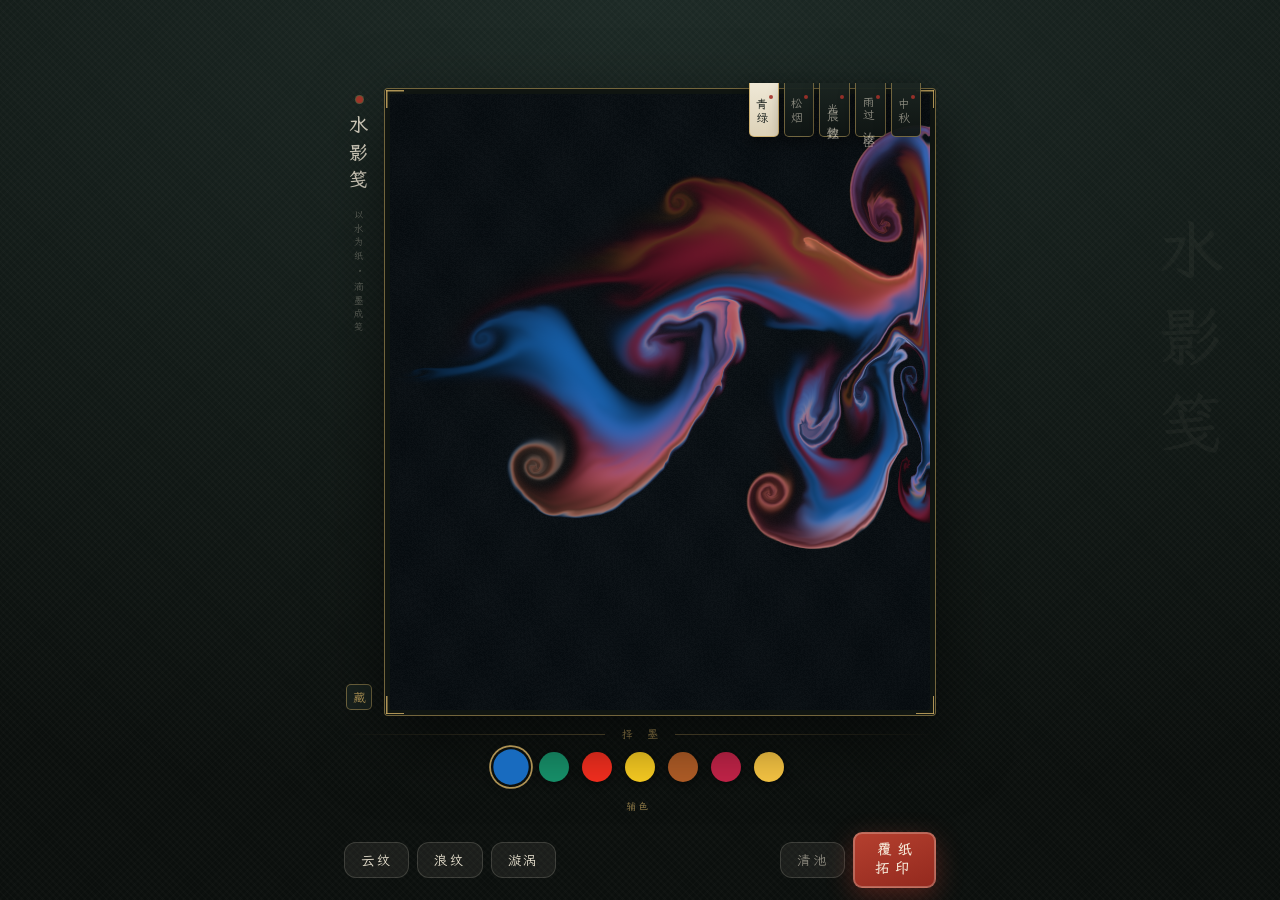
==== index.html @ fe70dae0 "feat: v3.8 长物斋九宫展格" ====
<!DOCTYPE html>
<html lang="zh-CN">
<head>
<meta charset="UTF-8">
<meta name="viewport" content="width=device-width, initial-scale=1.0, maximum-scale=1.0, user-scalable=no, viewport-fit=cover">
<meta name="theme-color" content="#101614">
<title>水影笺 · 把千里江山搅进水里</title>
<link rel="stylesheet" href="./css/main.css?v=3.8">
<link rel="stylesheet" href="./fonts/wenkai.css?v=1.7">
</head>
<body>

<!-- 页面水印（衬底，营造卷轴感） -->
<div id="watermark" aria-hidden="true">水影笺</div>

<div id="stage">
  <!-- 顶部留空：让位给容器状态栏 / 返回 / 分享胶囊 -->

  <main id="poolRow">
    <div id="brandStrip" aria-hidden="false">
      <span class="brand-dot"></span>
      <span class="brand-vert">水影笺</span>
      <span class="brand-sub-vert">以水为纸 · 滴墨成笺</span>
      <button id="galleryBtn" title="长物斋">藏</button>
    </div>

    <div id="poolWrap">
      <canvas id="pool"></canvas>
      <div id="poolCorners" aria-hidden="true"></div>
      <div id="hint">点一点 · 滴墨　　划一划 · 吹墨　　按住 · 渗墨</div>

      <!-- 主题切换：垂在池沿的五枚签条 -->
      <div id="themeSwitch">
        <button class="theme-tab active" data-theme="qinglv"><i></i>青绿</button>
        <button class="theme-tab" data-theme="shui"><i></i>松烟</button>
        <button class="theme-tab" data-theme="dunhuang"><i></i>晨光敦煌</button>
        <button class="theme-tab" data-theme="ruyao"><i></i>雨过汝窑</button>
        <button class="theme-tab" data-theme="zhongqiu"><i></i>中秋</button>
      </div>
    </div>
  </main>

  <footer id="dock">
    <div class="dock-label"><span>择 墨</span></div>
    <div id="palette"></div>
  <div id="freedomBar">
    <div class="freedom-group"><span class="freedom-label">辅色</span><div class="freedom-options" id="accentOptions"></div></div>
  </div>
    <div id="tools">
      <div class="tool-group">
        <button class="tool-btn" data-pattern="yun">云纹</button>
        <button class="tool-btn" data-pattern="lang">浪纹</button>
        <button class="tool-btn" data-pattern="xuan">漩涡</button>
        <button class="tool-btn pattern-only" data-pattern="feitian" data-only="dunhuang" hidden>飞天带</button>
        <button class="tool-btn pattern-only" data-pattern="yuguo" data-only="ruyao" hidden>雨过纹</button>
      </div>
      <div class="tool-group">
        <button class="tool-btn ghost" id="clearBtn">清池</button>
        <button class="cta" id="printBtn">覆纸<br>拓印</button>
      </div>
    </div>
  </footer>
</div>

<div id="printOverlay" class="hidden">
  <div id="sheetCaption"></div>
  <div id="modeSeg">
    <button data-mode="full" class="active">成笺</button>
    <button data-mode="pure">素笺</button>
  </div>
  <div id="finishBar" class="hidden">
    <div class="finish-row">
      <span class="finish-label">成 器</span>
      <div id="carrierSeg">
        <button data-carrier="sheet" class="active">笺</button>
        <button data-carrier="fan">团扇</button>
        <button data-carrier="bookmark">书签</button>
      </div>
    </div>
    <div class="finish-row">
      <span class="finish-label">器 面</span>
      <div id="resultMaterialList"></div>
    </div>
  </div>
  <div id="paperSheet"><canvas id="paperCanvas"></canvas></div>
  <div id="resultBar" class="hidden">
    <button class="tool-btn ghost" id="againBtn">再拓一张</button>
    <button class="tool-btn" id="collectBtn">收入长物斋</button>
    <button class="cta" id="saveBtn">保存图片</button>
  </div>
  <div id="sealRow">署名印 · <span id="sealLabel">水影笺印</span>
    <button class="seal-edit" id="sealEdit">刻印</button>
  </div>
  <div id="shareCard" class="hidden">
    <div class="share-title" id="shareTitle"></div>
    <div class="share-body" id="shareBody"></div>
    <div class="share-tags" id="shareTags"></div>
    <div class="share-actions">
      <button class="cta cta-mini" id="postBtn">发笔记</button>
      <button class="tool-btn small" id="shareShuffle">换一版</button>
    </div>
    <div class="share-hint">长按选中上方文字 · 也可复制去发笔记</div>
  </div>
</div>

<div id="toast"></div>

<div id="sealModal" class="hidden">
  <div class="seal-box">
    <div class="seal-modal-title">刻一枚署名印</div>
    <input id="sealInput" maxlength="3" placeholder="最多 3 个字" autocomplete="off">
    <div class="seal-modal-hint">留空则用默认「水影笺印」；印面会自动排版</div>
    <div class="seal-modal-actions">
      <button class="tool-btn small ghost" id="sealCancel">取消</button>
      <button class="cta cta-mini" id="sealSave">刻好</button>
    </div>
  </div>
</div>

<script src="./js/palette.js?v=3.8"></script>
<script src="./js/fluid.js?v=3.8"></script>
<script src="./js/patterns.js?v=3.8"></script>
<script src="./js/rubbing.js?v=3.8"></script>
<script src="./js/mind.js?v=3.8"></script>
<script src="./js/gallery.js?v=3.8"></script>
<script src="./js/main.js?v=3.8"></script>
</body>
</html>
---- css/main.css ----
/* 水影笺 · 小红书小工具版样式（v1.3）
   与主仓差异：
   - 内置霞鹜文楷字体子集（OFL-1.1 可商用内嵌，fonts/wenkai.css 声明），正文 Regular / 标题 Bold
   - 顶部大留白，避让容器状态栏 / 返回 / 分享胶囊（自绘顶栏已撤）
   - 主题切换改为墨池右上垂下的两枚签条
   - 绫裱织物纹理背景、砚池四角描金、择墨标签、页面水印等装饰均为 CSS 程序绘制（离线合规） */

* { margin: 0; padding: 0; box-sizing: border-box; }

:root {
  --paper: #e9e2d0;
  --paper-dim: rgba(233, 226, 208, 0.55);
  --gold: rgba(201, 169, 97, 0.55);
  --gold-strong: rgba(201, 169, 97, 0.85);
  --cinnabar: #a5382b;
  --serif: "WenKai", "Songti SC", "STSong", "Noto Serif CJK SC", "Noto Serif SC", serif;
}

html, body { height: 100%; }

html { touch-action: manipulation; }

body {
  font-family: var(--serif);
  /* 深色夜展底 + 绫裱织物纹理（斜织经纬，极淡） */
  background:
    repeating-linear-gradient(45deg, rgba(255, 250, 235, 0.014) 0 2px, transparent 2px 5px),
    repeating-linear-gradient(-45deg, rgba(255, 250, 235, 0.01) 0 2px, transparent 2px 5px),
    radial-gradient(120% 90% at 50% 0%, #1d2a26 0%, #121a17 55%, #0b0f0d 100%);
  color: var(--paper);
  overflow: hidden;
  -webkit-user-select: none;
  user-select: none;
  -webkit-tap-highlight-color: transparent;
  -webkit-touch-callout: none;
}

/* ---------- 页面水印 ---------- */
#watermark {
  position: fixed;
  right: 4vw;
  top: 24vh;
  z-index: 0;
  writing-mode: vertical-rl;
  font-size: 64px;
  font-weight: 700;
  letter-spacing: 0.35em;
  color: rgba(233, 226, 208, 0.045);
  pointer-events: none;
  white-space: nowrap;
}

#stage {
  position: relative;
  z-index: 1;
  height: 100vh;
  height: 100dvh;
  max-width: 620px;
  margin: 0 auto;
  display: flex;
  flex-direction: column;
  /* 顶部大留白：状态栏 + 容器返回/分享胶囊区 */
  padding: 88px 14px 12px;
  padding: calc(env(safe-area-inset-top, 0px) + 88px) 14px calc(12px + env(safe-area-inset-bottom, 0px));
  gap: 12px;
}

/* ---------- 墨池行：左竖排品牌 · 中砚池 · 右签条在池沿 ---------- */
#poolRow {
  position: relative;
  flex: 1;
  min-height: 0;
  display: flex;
  gap: 10px;
}

#brandStrip {
  width: 30px;
  display: flex;
  flex-direction: column;
  align-items: center;
  padding-top: 8px;
  gap: 12px;
}
.brand-dot {
  width: 7px; height: 7px;
  border-radius: 50%;
  background: var(--cinnabar);
  box-shadow: 0 0 0 1px rgba(201, 169, 97, 0.4);
}
.brand-vert {
  writing-mode: vertical-rl;
  font-size: 19px;
  font-weight: 700;
  letter-spacing: 0.42em;
  color: rgba(233, 226, 208, 0.92);
}
.brand-sub-vert {
  writing-mode: vertical-rl;
  font-size: 9.5px;
  letter-spacing: 0.34em;
  color: rgba(233, 226, 208, 0.34);
  margin-top: 2px;
}

/* ---------- 砚池 ---------- */
#poolWrap {
  position: relative;
  flex: 1;
  min-width: 0;
  border-radius: 4px;
  overflow: visible;
  border: 1px solid var(--gold);
  background: #0c1210;
  box-shadow:
    0 24px 70px rgba(0, 0, 0, 0.55),
    0 0 44px rgba(201, 169, 97, 0.06) inset;
}
#pool {
  position: absolute;
  top: 5px;
  right: 5px;
  bottom: 5px;
  left: 5px;
  inset: 5px;
  width: calc(100% - 10px);
  height: calc(100% - 10px);
  display: block;
  touch-action: none;
  cursor: crosshair;
  border-radius: 2px;
}
#poolCorners {
  position: absolute;
  top: 1px;
  right: 1px;
  bottom: 1px;
  left: 1px;
  inset: 1px;
  pointer-events: none;
  z-index: 3;
  /* 四角回纹角饰：两层描金短线（纯 CSS 渐变拼角） */
  background:
    linear-gradient(var(--gold-strong), var(--gold-strong)) top left / 18px 1.5px,
    linear-gradient(var(--gold-strong), var(--gold-strong)) top left / 1.5px 18px,
    linear-gradient(var(--gold-strong), var(--gold-strong)) top right / 18px 1.5px,
    linear-gradient(var(--gold-strong), var(--gold-strong)) top right / 1.5px 18px,
    linear-gradient(var(--gold-strong), var(--gold-strong)) bottom left / 18px 1.5px,
    linear-gradient(var(--gold-strong), var(--gold-strong)) bottom left / 1.5px 18px,
    linear-gradient(var(--gold-strong), var(--gold-strong)) bottom right / 18px 1.5px,
    linear-gradient(var(--gold-strong), var(--gold-strong)) bottom right / 1.5px 18px;
  background-repeat: no-repeat;
}
#hint {
  position: absolute;
  left: 50%;
  bottom: 16px;
  transform: translateX(-50%);
  z-index: 2;
  font-size: 11.5px;
  letter-spacing: 0.14em;
  color: rgba(240, 235, 220, 0.8);
  background: rgba(10, 14, 12, 0.4);
  border: 1px solid rgba(233, 226, 208, 0.16);
  border-radius: 999px;
  padding: 6px 14px;
  pointer-events: none;
  white-space: nowrap;
  -webkit-backdrop-filter: blur(4px);
  backdrop-filter: blur(4px);
  animation: hintFloat 3.2s ease-in-out infinite;
  transition: opacity 0.6s;
}
#hint.hide { opacity: 0; }
@keyframes hintFloat {
  0%, 100% { transform: translateX(-50%) translateY(0); }
  50% { transform: translateX(-50%) translateY(-5px); }
}

/* ---------- 五枚主题签（紧凑排布） ---------- */
#themeSwitch {
  position: absolute;
  top: -6px;
  right: 14px;
  z-index: 4;
  display: flex;
  gap: 5px;
}
.theme-tab {
  appearance: none;
  border: 1px solid rgba(201, 169, 97, 0.5);
  border-top: 0;
  border-radius: 0 0 5px 5px;
  background: linear-gradient(180deg, rgba(28, 38, 34, 0.96), rgba(16, 22, 20, 0.96));
  color: var(--paper-dim);
  font-family: var(--serif);
  font-size: 11.5px;
  letter-spacing: 0.16em;
  writing-mode: vertical-rl;
  padding: 12px 5px 10px;
  cursor: pointer;
  position: relative;
  box-shadow: 0 6px 16px rgba(0, 0, 0, 0.45);
  transition: all 0.25s;
}
.theme-tab i {
  display: block;
  width: 4px; height: 4px;
  border-radius: 50%;
  background: rgba(165, 50, 42, 0.9);
  margin: 0 auto 8px;
}
.theme-tab.active {
  background: linear-gradient(180deg, #efe8d6, #ddd2b8);
  color: #1a211d;
  border-color: rgba(201, 169, 97, 0.85);
}

/* ---------- 陈列室入口（品牌列下端的「藏」印） ---------- */
#galleryBtn {
  appearance: none;
  margin-top: auto;
  margin-bottom: 6px;
  width: 26px; height: 26px;
  border: 1px solid rgba(201, 169, 97, 0.5);
  border-radius: 5px;
  background: rgba(28, 38, 34, 0.85);
  color: rgba(201, 169, 97, 0.9);
  font-family: var(--serif);
  font-size: 13px;
  line-height: 1;
  cursor: pointer;
  transition: all 0.2s;
}
#galleryBtn:active { transform: scale(0.92); }

/* ---------- 底部操作 ---------- */
#dock {
  display: flex;
  flex-direction: column;
  gap: 9px;
}
/* 「择墨」标签：金线夹字 */
.dock-label {
  display: flex;
  align-items: center;
  gap: 12px;
  color: rgba(201, 169, 97, 0.75);
  font-size: 11px;
  letter-spacing: 0.5em;
  text-indent: 0.5em;
}
.dock-label::before, .dock-label::after {
  content: "";
  flex: 1;
  height: 1px;
  background: linear-gradient(90deg, transparent, rgba(201, 169, 97, 0.4));
}
.dock-label::after {
  background: linear-gradient(90deg, rgba(201, 169, 97, 0.4), transparent);
}

#palette {
  display: flex;
  justify-content: center;
  gap: 13px;
  padding: 2px 0 1px;
}
.swatch {
  appearance: none;
  border: 0;
  width: 30px;
  height: 30px;
  border-radius: 50%;
  cursor: pointer;
  box-shadow: 0 2px 8px rgba(0, 0, 0, 0.5);
  transition: transform 0.18s, box-shadow 0.18s;
}
.swatch.active {
  transform: scale(1.18);
  box-shadow:
    0 0 0 2px #0b0f0d,
    0 0 0 3.5px rgba(201, 169, 97, 0.85),
    0 2px 8px rgba(0, 0, 0, 0.5);
}
#materials {
  display: flex;
  align-items: center;
  justify-content: center;
  gap: 10px;
  color: rgba(201, 169, 97, 0.62);
  font-size: 10.5px;
  letter-spacing: 0.38em;
  text-indent: 0.38em;
}
#materialList {
  display: flex;
  justify-content: center;
  gap: 9px;
}
.material-btn {
  appearance: none;
  width: 23px;
  height: 23px;
  border: 1px solid rgba(201, 169, 97, 0.42);
  border-radius: 50%;
  cursor: pointer;
  padding: 0;
  box-shadow: 0 2px 8px rgba(0, 0, 0, 0.45);
  transition: transform 0.18s, border-color 0.18s, box-shadow 0.18s;
}
.material-btn.active {
  transform: scale(1.14);
  border-color: rgba(201, 169, 97, 0.95);
  box-shadow:
    0 0 0 2px #0b0f0d,
    0 0 0 3px rgba(201, 169, 97, 0.72);
}
#tools {
  display: flex;
  align-items: center;
  justify-content: space-between;
  gap: 10px;
}
.tool-group {
  display: flex;
  align-items: center;
  gap: 8px;
}
.tool-btn {
  appearance: none;
  font-family: var(--serif);
  font-size: 13.5px;
  letter-spacing: 0.12em;
  color: var(--paper);
  background: rgba(233, 226, 208, 0.07);
  border: 1px solid rgba(233, 226, 208, 0.16);
  border-radius: 12px;
  padding: 9px 16px;
  cursor: pointer;
  transition: background 0.2s, border-color 0.2s, transform 0.1s;
}
.tool-btn:active { opacity: 0.7; transform: scale(0.96); }
.tool-btn.ghost { color: var(--paper-dim); }

/* CTA：朱砂方章（拓印=盖印，动作与形制统一） */
.cta {
  appearance: none;
  font-family: var(--serif);
  font-size: 14.5px;
  font-weight: 500;
  line-height: 1.3;
  letter-spacing: 0.34em;
  text-indent: 0.34em;
  color: #f6ead9;
  background: linear-gradient(160deg, #b5402f 0%, #93291e 100%);
  border: 1px solid rgba(246, 234, 217, 0.3);
  border-radius: 9px;
  padding: 8px 18px;
  cursor: pointer;
  box-shadow:
    inset 0 0 0 1px rgba(246, 234, 217, 0.28),
    0 8px 26px rgba(165, 56, 43, 0.42);
  transition: transform 0.12s, box-shadow 0.2s;
}
.cta:active { transform: scale(0.96); }

/* ---------- 覆纸拓印 ---------- */
#printOverlay {
  position: fixed;
  top: 0;
  right: 0;
  bottom: 0;
  left: 0;
  inset: 0;
  z-index: 50;
  display: flex;
  flex-direction: column;
  align-items: center;
  justify-content: center;
  gap: 14px;
  background: rgba(8, 11, 10, 0.78);
  -webkit-backdrop-filter: blur(7px);
  backdrop-filter: blur(7px);
  opacity: 0;
  transition: opacity 0.4s;
  overflow-y: auto;
  -webkit-overflow-scrolling: touch;
  overscroll-behavior-y: contain;
  padding: 20px 0;
}
#printOverlay.show { opacity: 1; }
#printOverlay.hidden { display: none; }

#sheetCaption {
  font-size: 13px;
  letter-spacing: 0.3em;
  color: var(--paper-dim);
}

#paperSheet {
  transform: translateY(-130%) rotate(2.5deg);
  transition: transform 1.2s cubic-bezier(0.22, 0.75, 0.25, 1);
  box-shadow: 0 30px 90px rgba(0, 0, 0, 0.75);
  border-radius: 4px;
  border: 1px solid rgba(201, 169, 97, 0.35);
}
#printOverlay.show #paperSheet { transform: translateY(0) rotate(0.8deg); }
#paperCanvas {
  display: block;
  width: min(82vw, 312px);
  width: min(82vw, 35vh * 0.692);
  width: min(82vw, 35dvh * 0.692);
  aspect-ratio: 720 / 1040;
  height: auto;
  border-radius: 4px;
}

#resultBar {
  display: flex;
  align-items: center;
  gap: 14px;
  transition: opacity 0.4s;
}
#resultBar.hidden { opacity: 0; pointer-events: none; }

/* ---------- 受控自由度 ---------- */
#freedomBar {
  display: flex;
  align-items: center;
  justify-content: center;
  gap: 7px;
  min-height: 31px;
  overflow-x: auto;
  padding-bottom: 2px;
  scrollbar-width: none;
}
#freedomBar::-webkit-scrollbar { display: none; }
.freedom-group {
  display: inline-flex;
  align-items: center;
  gap: 4px;
  flex: 0 0 auto;
}
.freedom-label,
.finish-label {
  font-size: 10px;
  letter-spacing: 0.16em;
  color: rgba(201, 169, 97, 0.66);
}
.freedom-options,
#accentOptions,
#carrierSeg,
#resultMaterialList {
  display: inline-flex;
  align-items: center;
  gap: 3px;
}
.freedom-options button,
#accentOptions button,
.finish-material,
#carrierSeg button {
  appearance: none;
  min-width: 25px;
  min-height: 23px;
  padding: 4px 7px;
  font-family: var(--serif);
  font-size: 10.5px;
  line-height: 1;
  letter-spacing: 0.05em;
  color: rgba(233, 226, 208, 0.66);
  background: rgba(233, 226, 208, 0.05);
  border: 1px solid rgba(233, 226, 208, 0.13);
  border-radius: 7px;
  cursor: pointer;
  transition: all 0.2s;
}
.freedom-options button.active,
#accentOptions button.active,
#carrierSeg button.active {
  color: #171d1a;
  background: #ece5d2;
  border-color: rgba(201, 169, 97, 0.85);
}
.finish-material.active {
  color: #171d1a;
  background: #ece5d2;
  border-color: rgba(201, 169, 97, 0.85);
}
.freedom-stack {
  appearance: none;
  flex: 0 0 auto;
  font-family: var(--serif);
  font-size: 10.5px;
  letter-spacing: 0.08em;
  color: rgba(201, 169, 97, 0.86);
  background: rgba(201, 169, 97, 0.08);
  border: 1px solid rgba(201, 169, 97, 0.35);
  border-radius: 7px;
  min-height: 23px;
  padding: 4px 8px;
  cursor: default;
}

/* ---------- 拓后成器与辅料 ---------- */
#finishBar {
  width: min(92vw, 440px);
  display: flex;
  flex-direction: column;
  gap: 7px;
  padding: 9px 10px;
  background: rgba(233, 226, 208, 0.06);
  border: 1px solid rgba(201, 169, 97, 0.24);
  border-radius: 12px;
}
#finishBar.hidden { display: none; }
.finish-row {
  display: flex;
  align-items: center;
  justify-content: center;
  gap: 8px;
  min-width: 0;
}
#resultMaterialList {
  flex-wrap: wrap;
  justify-content: center;
}
.finish-material {
  min-width: 36px;
  padding: 5px 8px;
}

/* ---------- 分享文案卡 ---------- */
#shareCard {
  width: min(82vw, 420px);
  max-height: 30vh;
  max-height: 30dvh;
  overflow-y: auto;
  -webkit-overflow-scrolling: touch;
  overscroll-behavior-y: contain;
  background: rgba(233, 226, 208, 0.07);
  border: 1px solid rgba(233, 226, 208, 0.16);
  border-radius: 14px;
  padding: 14px 18px 12px;
  display: flex;
  flex-direction: column;
  gap: 8px;
  transition: opacity 0.4s;
}
#shareCard.hidden { opacity: 0; pointer-events: none; }
.share-title {
  font-size: 14.5px;
  font-weight: 700;
  letter-spacing: 0.04em;
  color: #f0e8d5;
  -webkit-user-select: text;
  user-select: text;
}
.share-body {
  font-size: 12.5px;
  line-height: 1.75;
  color: rgba(233, 226, 208, 0.82);
  white-space: pre-line;
  -webkit-user-select: text;
  user-select: text;
}
.share-tags {
  font-size: 12px;
  color: rgba(201, 169, 97, 0.9);
  letter-spacing: 0.03em;
  -webkit-user-select: text;
  user-select: text;
}
.share-actions {
  display: flex;
  gap: 8px;
  align-items: center;
  justify-content: flex-start;
  margin-top: 2px;
}
.share-hint {
  font-size: 11.5px;
  color: rgba(233, 226, 208, 0.5);
  letter-spacing: 0.05em;
  margin-top: 2px;
}
/* 发笔记：小号朱砂方章 */
.cta.cta-mini {
  font-size: 12.5px;
  letter-spacing: 0.18em;
  text-indent: 0.18em;
  padding: 7px 13px;
  border-radius: 8px;
  box-shadow:
    inset 0 0 0 1px rgba(246, 234, 217, 0.28),
    0 4px 14px rgba(165, 56, 43, 0.35);
}
.tool-btn.small {
  padding: 6px 13px;
  font-size: 12px;
  border-radius: 9px;
}

/* ---------- 轻提示 ---------- */
#toast {
  position: fixed;
  left: 50%;
  bottom: calc(120px + env(safe-area-inset-bottom, 0px));
  transform: translateX(-50%) translateY(20px);
  z-index: 99;
  font-family: var(--serif);
  font-size: 13.5px;
  letter-spacing: 0.1em;
  color: #f6ead9;
  background: rgba(30, 24, 18, 0.92);
  border: 1px solid rgba(201, 169, 97, 0.4);
  border-radius: 999px;
  padding: 10px 22px;
  white-space: nowrap;
  opacity: 0;
  pointer-events: none;
  transition: opacity 0.35s, transform 0.35s;
}
#toast.show {
  opacity: 1;
  transform: translateX(-50%) translateY(0);
}

/* ---------- 小屏适配 ---------- */
@media (max-width: 480px) {
  #stage { padding-left: 10px; padding-right: 10px; }
  .swatch { width: 26px; height: 26px; }
  #palette { gap: 11px; }
  #materials { gap: 8px; }
  .material-btn { width: 21px; height: 21px; }
  .tool-btn { padding: 9px 13px; font-size: 13px; }
  .cta { padding: 10px 20px 10px 24px; font-size: 14px; }
  .brand-sub-vert { display: none; }
  #brandStrip { width: 24px; }
  #watermark { font-size: 48px; right: 2vw; }
}

/* ---------- 成笺/素笺切换（图上方居中） ---------- */
#modeSeg {
  display: flex;
  border: 1px solid rgba(233, 226, 208, 0.22);
  border-radius: 999px;
  overflow: hidden;
  margin-bottom: 10px;
}
#modeSeg button {
  appearance: none;
  border: 0;
  background: transparent;
  color: var(--paper-dim);
  font-family: var(--serif);
  font-size: 12.5px;
  letter-spacing: 0.2em;
  text-indent: 0.2em;
  padding: 6px 16px;
  display: inline-flex;
  align-items: center;
  justify-content: center;
  min-height: 31px;
  line-height: 1;
  cursor: pointer;
  transition: all 0.25s;
}
#modeSeg button.active {
  background: var(--paper);
  color: #1a211d;
}

/* ---------- 署名印行 ---------- */
#sealRow {
  font-size: 12px;
  letter-spacing: 0.12em;
  color: var(--paper-dim);
  display: flex;
  align-items: center;
  gap: 8px;
}
#sealLabel { color: rgba(201, 169, 97, 0.9); }
.seal-edit {
  appearance: none;
  font-family: var(--serif);
  font-size: 11px;
  color: var(--paper-dim);
  background: transparent;
  border: 1px solid rgba(233, 226, 208, 0.25);
  border-radius: 999px;
  padding: 3px 10px;
  cursor: pointer;
}
.seal-edit:active { transform: scale(0.95); }

/* ---------- 刻印弹窗 ---------- */
#sealModal {
  position: fixed;
  top: 0;
  right: 0;
  bottom: 0;
  left: 0;
  inset: 0;
  z-index: 90;
  display: flex;
  align-items: center;
  justify-content: center;
  background: rgba(8, 11, 10, 0.7);
  -webkit-backdrop-filter: blur(5px);
  backdrop-filter: blur(5px);
}
#sealModal.hidden { display: none; }
.seal-box {
  width: min(80vw, 320px);
  background: linear-gradient(170deg, #202b26, #141c19);
  border: 1px solid rgba(201, 169, 97, 0.45);
  border-radius: 14px;
  padding: 20px 22px 16px;
  display: flex;
  flex-direction: column;
  gap: 12px;
}
.seal-modal-title {
  font-size: 16px;
  font-weight: 700;
  letter-spacing: 0.2em;
  color: var(--paper);
  text-align: center;
}
#sealInput {
  font-family: var(--serif);
  font-size: 20px;
  letter-spacing: 0.3em;
  text-align: center;
  color: #f0e8d5;
  background: rgba(233, 226, 208, 0.08);
  border: 1px solid rgba(201, 169, 97, 0.4);
  border-radius: 10px;
  padding: 10px;
  outline: none;
  caret-color: var(--gold);
}
#sealInput:focus { border-color: rgba(201, 169, 97, 0.8); }
.seal-modal-hint {
  font-size: 11.5px;
  color: rgba(233, 226, 208, 0.45);
  text-align: center;
}
.seal-modal-actions {
  display: flex;
  justify-content: center;
  gap: 10px;
}

/* ---------- 陈列室展墙 ---------- */
#galleryView {
  position: fixed;
  top: 0;
  right: 0;
  bottom: 0;
  left: 0;
  inset: 0;
  z-index: 80;
  background-color: #121815;
  background-image:
    linear-gradient(180deg, rgba(246, 236, 214, 0.03), rgba(246, 236, 214, 0) 42%),
    repeating-linear-gradient(90deg, rgba(199, 166, 108, 0.024) 0 1px, transparent 1px 34px),
    radial-gradient(72% 42% at 50% 8%, rgba(225, 207, 171, 0.09), rgba(225, 207, 171, 0) 72%),
    linear-gradient(180deg, #1e2823 0%, #141b18 58%, rgba(201, 169, 97, 0.14) 58%, #241a12 58.15%, #17110d 100%);
  background-size: 100% 100%, 34px 58%, 100% 58%, 100% 100%;
  background-position: 0 0, 0 0, 0 0, 0 0;
  background-repeat: no-repeat;
  display: none;
  flex-direction: column;
  padding: 16px;
  padding: calc(env(safe-area-inset-top, 0px) + 16px) 16px calc(16px + env(safe-area-inset-bottom, 0px));
  overflow-y: auto;
  -webkit-overflow-scrolling: touch;
}

/* Chrome 61 baseline: Flexbox gap and modern sizing get explicit fallbacks. */
html.no-flex-gap #stage > * + * { margin-top: 12px; }
html.no-flex-gap #poolRow > * + * { margin-left: 10px; }
html.no-flex-gap #brandStrip > * + * { margin-top: 12px; }
html.no-flex-gap #themeSwitch > * + * { margin-left: 5px; }
html.no-flex-gap #dock > * + * { margin-top: 9px; }
html.no-flex-gap .dock-label::before { margin-right: 12px; }
html.no-flex-gap .dock-label::after { margin-left: 12px; }
html.no-flex-gap #palette > * + * { margin-left: 13px; }
html.no-flex-gap #tools > * + * { margin-left: 10px; }
html.no-flex-gap .tool-group > * + * { margin-left: 8px; }
html.no-flex-gap #printOverlay > * + * { margin-top: 14px; }
html.no-flex-gap #resultBar > * + * { margin-left: 14px; }
html.no-flex-gap #shareCard > * + * { margin-top: 8px; }
html.no-flex-gap .share-actions > * + * { margin-left: 8px; }
html.no-flex-gap #sealRow > * + * { margin-left: 8px; }
html.no-flex-gap .seal-box > * + * { margin-top: 12px; }
html.no-flex-gap .seal-modal-actions > * + * { margin-left: 10px; }
html.no-flex-gap .gv-head > * + * { margin-left: 12px; }
html.no-flex-gap #materialList > * + * { margin-left: 9px; }
html.no-flex-gap .gv-curation > * + * { margin-left: 12px; }
html.no-flex-gap .gv-tabs > * + * { margin-left: 8px; }
html.no-flex-gap .gv-close { margin-left: auto; }
html.no-flex-gap .gv-detail > * + * { margin-top: 14px; }
html.no-flex-gap .gv-actions > * + * { margin-left: 10px; }
html.no-flex-gap #toast { bottom: 120px; }
html.no-flex-gap .seal-box,
html.no-flex-gap #shareCard { width: 82vw; max-width: 420px; }
html.no-flex-gap .seal-box { max-width: 320px; }
html.no-flex-gap .gv-big { width: 82vw; max-width: 300px; height: auto; }

@media (max-width: 480px) {
  html.no-flex-gap #palette > * + * { margin-left: 11px; }
  html.no-flex-gap #themeSwitch > * + * { margin-left: 4px; }
}
#galleryView.show { display: flex; }
.gv-head {
  display: flex;
  align-items: center;
  gap: 12px;
  padding: 2px 4px 14px;
}
.gv-title {
  font-size: 20px;
  font-weight: 700;
  letter-spacing: 0.42em;
  color: var(--paper);
}
.gv-count {
  font-size: 12px;
  color: rgba(201, 169, 97, 0.8);
  letter-spacing: 0.2em;
}
.gv-close {
  appearance: none;
  margin-left: auto;
  font-family: var(--serif);
  font-size: 13px;
  letter-spacing: 0.15em;
  color: var(--paper);
  background: rgba(233, 226, 208, 0.08);
  border: 1px solid rgba(233, 226, 208, 0.2);
  border-radius: 999px;
  padding: 6px 16px;
  cursor: pointer;
}
.gv-curation {
  display: flex;
  align-items: center;
  justify-content: space-between;
  gap: 12px;
  padding: 0 2px 14px;
  border-bottom: 1px solid rgba(201, 169, 97, 0.16);
  margin-bottom: 18px;
}
.gv-tabs {
  display: flex;
  gap: 8px;
}
.gv-tab {
  appearance: none;
  font-family: var(--serif);
  font-size: 12px;
  letter-spacing: 0.2em;
  text-indent: 0.2em;
  color: rgba(233, 226, 208, 0.6);
  background: rgba(233, 226, 208, 0.05);
  border: 1px solid rgba(233, 226, 208, 0.14);
  border-radius: 999px;
  padding: 7px 16px;
  cursor: pointer;
}
.gv-tab.active {
  color: #171d1a;
  background: #ece5d2;
  border-color: rgba(201, 169, 97, 0.8);
}
.gv-note {
  font-size: 11px;
  letter-spacing: 0.18em;
  color: rgba(201, 169, 97, 0.56);
  white-space: nowrap;
}
.gv-section {
  margin: 0 0 24px;
  padding: 0;
}
.gv-section.carrier-featured {
  margin-bottom: 30px;
}
.gv-cabinet {
  padding: 16px;
  background:
    linear-gradient(180deg, rgba(255, 244, 214, 0.05), rgba(0, 0, 0, 0) 38%),
    linear-gradient(180deg, #31251a, #1d1610);
  border: 1px solid rgba(201, 169, 97, 0.42);
  border-radius: 8px;
  box-shadow:
    inset 0 1px 0 rgba(255, 240, 205, 0.08),
    inset 0 0 28px rgba(0, 0, 0, 0.38),
    0 18px 42px rgba(0, 0, 0, 0.36);
}
.gv-section-head {
  display: flex;
  align-items: baseline;
  gap: 10px;
  margin: 0 4px 14px;
}
.gv-section-head h2 {
  margin: 0;
  font-family: var(--serif);
  font-size: 16px;
  font-weight: 700;
  letter-spacing: 0.34em;
  color: #f0e8d5;
}
.gv-section-head span {
  font-size: 11px;
  letter-spacing: 0.14em;
  color: rgba(201, 169, 97, 0.62);
}
.gv-grid {
  display: grid;
  align-items: start;
  gap: 18px 12px;
  padding-bottom: 12px;
}
.exhibit-grid {
  grid-template-columns: repeat(3, minmax(0, 1fr));
  gap: 12px 10px;
  padding-bottom: 0;
}
.rack-grid {
  grid-template-columns: repeat(auto-fill, minmax(106px, 1fr));
}
.gv-card {
  position: relative;
  display: flex;
  height: 100%;
  flex-direction: column;
  padding-bottom: 0;
  cursor: pointer;
  transition: transform 0.2s;
}
.gv-card:active { transform: scale(0.97); }
.gv-slot {
  display: flex;
  min-height: 0;
  padding: 7px 7px 9px;
  background: rgba(22, 28, 25, 0.86);
  border: 1px solid rgba(201, 169, 97, 0.20);
  border-radius: 5px;
}
.gv-slot.empty {
  position: relative;
  align-items: center;
  justify-content: center;
  aspect-ratio: 3 / 4;
  color: rgba(233, 226, 208, 0.22);
  font-family: var(--serif);
  font-size: 10px;
  letter-spacing: 0.2em;
}
.gv-slot.empty .gv-shelf {
  position: absolute;
  left: 12%;
  right: 12%;
  bottom: 11%;
  margin: 0;
}
.gv-frame {
  aspect-ratio: 720 / 1040;
  overflow: hidden;
  border: 1px solid rgba(201, 169, 97, 0.38);
  border-radius: 3px;
  background: #000;
  box-shadow: 0 12px 28px rgba(0, 0, 0, 0.52);
}
.carrier-fan .gv-frame { border-radius: 12px; }
.carrier-bookmark .gv-frame { border-radius: 8px; }
.carrier-fan .gv-frame img { object-position: center 30%; }
.carrier-featured .gv-frame {
  border-color: rgba(232, 206, 142, 0.78);
  box-shadow:
    0 0 22px rgba(201, 169, 97, 0.12),
    0 16px 34px rgba(0, 0, 0, 0.58);
}
.gv-shelf {
  display: block;
  height: 8px;
  margin: 7px 3px 0;
  background:
    linear-gradient(180deg, rgba(246, 231, 202, 0.28), rgba(158, 119, 68, 0.86) 32%, rgba(62, 45, 27, 0.96));
  border-radius: 3px;
  box-shadow: 0 8px 16px rgba(0, 0, 0, 0.38);
}
.carrier-bookmark .gv-shelf { width: 86%; margin-left: auto; margin-right: auto; }
.gv-badge {
  position: absolute;
  top: 8px;
  right: 8px;
  padding: 4px 7px;
  background: rgba(12, 16, 14, 0.82);
  border: 1px solid rgba(201, 169, 97, 0.7);
  color: rgba(233, 226, 208, 0.94);
  font-size: 10px;
  letter-spacing: 0.14em;
}
.gv-card img { display: block; width: 100%; height: 100%; object-fit: cover; }
.gv-tag {
  font-family: var(--serif);
  font-size: 11px;
  letter-spacing: 0.08em;
  color: rgba(233, 226, 208, 0.75);
  padding: 5px 5px;
  text-align: center;
  background: rgba(233, 226, 208, 0.05);
}
.gv-slotpicker {
  width: min(92vw, 420px);
  display: flex;
  align-items: center;
  justify-content: center;
  gap: 8px;
}
.gv-slotpicker span {
  font-size: 11px;
  letter-spacing: 0.18em;
  color: rgba(201, 169, 97, 0.68);
}
.gv-slotpicker > div {
  display: grid;
  grid-template-columns: repeat(9, minmax(28px, 1fr));
  gap: 4px;
}
.gv-slotpicker button {
  min-width: 0;
  padding: 6px 0;
  text-align: center;
}
.gv-slotpicker button.active {
  color: #171d1a;
  background: #ece5d2;
  border-color: rgba(201, 169, 97, 0.85);
}
.gv-empty {
  width: 100%;
  text-align: center;
  font-size: 14px;
  line-height: 2.2;
  letter-spacing: 0.2em;
  color: rgba(233, 226, 208, 0.4);
  padding: 34px 0;
}
.gv-detail {
  display: flex;
  flex-direction: column;
  align-items: center;
  gap: 14px;
}
.gv-detail.hidden { display: none; }
.gv-big {
  width: min(82vw, 46vh * 0.692);
  aspect-ratio: 720 / 1040;
  height: auto;
  border: 1px solid rgba(201, 169, 97, 0.4);
  border-radius: 4px;
  box-shadow: 0 24px 60px rgba(0, 0, 0, 0.65);
}
.gv-dtag {
  font-size: 12.5px;
  line-height: 1.9;
  letter-spacing: 0.08em;
  color: rgba(233, 226, 208, 0.75);
  text-align: center;
}
.gv-actions { display: flex; gap: 10px; flex-wrap: wrap; justify-content: center; }

/* ---------- 小屏适配 ---------- */
@media (max-width: 480px) {
  #stage { padding-left: 10px; padding-right: 10px; }
  .swatch { width: 26px; height: 26px; }
  #palette { gap: 11px; }
  .tool-btn { padding: 9px 13px; font-size: 13px; }
  .cta { padding: 10px 20px 10px 24px; font-size: 14px; }
  .brand-sub-vert { display: none; }
  #brandStrip { width: 24px; }
  #watermark { font-size: 48px; right: 2vw; }
  .theme-tab { padding: 10px 4px 8px; font-size: 11px; }
  #themeSwitch { right: 10px; gap: 4px; }
  .gv-note { display: none; }
  .gv-cabinet { padding: 12px; }
  .exhibit-grid { gap: 8px 7px; }
  .gv-slot { padding: 5px 5px 7px; }
  .gv-tag { font-size: 9px; padding: 4px 3px; }
  .gv-slotpicker > div { grid-template-columns: repeat(9, minmax(0, 1fr)); }
  .gv-slotpicker button { font-size: 10px; padding: 5px 0; }
  .result-bar-wrap, #resultBar { flex-wrap: wrap; }
}
---- fonts/wenkai.css ----
/* 霞鹜文楷 (LXGW WenKai) 字体子集 · 供水影笺内置使用
   Copyright (c) 2021 lxgw — SIL Open Font License 1.1
   完整许可文本见同目录 OFL.json；仅打包覆盖本工具用字之分片 */

@font-face {
  font-family: 'WenKai';
  font-style: normal;
  font-weight: 400;
  font-display: swap;
  src: url('./files/lxgwwenkai-regular-subset-4.woff2') format('woff2');
  unicode-range: U+1f1e9-1f1f5, U+1f1f7-1f1ff, U+1f21a, U+1f232, U+1f234-1f237, U+1f250-1f251, U+1f300, U+1f302-1f308, U+1f30a-1f311, U+1f315, U+1f319-1f320, U+1f324, U+1f327, U+1f32a, U+1f32c-1f32d, U+1f330-1f357, U+1f359-1f37e
}
@font-face {
  font-family: 'WenKai';
  font-style: normal;
  font-weight: 400;
  font-display: swap;
  src: url('./files/lxgwwenkai-regular-subset-27.woff2') format('woff2');
  unicode-range: U+95b9-95ca, U+95cc-95cd, U+95d4-95d6, U+95d8, U+95e1-95e2, U+95e9, U+95f0-95f1, U+95f3, U+95f6, U+95fc, U+95fe-95ff, U+9602-9604, U+9606-960d, U+960f, U+9611-9613, U+9615-9617, U+9619-961b, U+961d, U+9621, U+9628, U+962f, U+963c-963e, U+9641-9642, U+9649, U+9654, U+965b-965f, U+9661, U+9663, U+9665, U+9667-9668, U+966c, U+9670, U+9672-9674, U+9678, U+967a, U+967d, U+9682, U+9685, U+9688, U+968a, U+968d-968e, U+9695, U+9697-9698, U+969e, U+96a0, U+96a3-96a4, U+96a8, U+96aa, U+96b0-96b1, U+96b3-96b4, U+96b7-96b9, U+96bb-96bd, U+96c9, U+96cb, U+96ce, U+96d1-96d2, U+96d6, U+96d9, U+96db-96dc, U+96de, U+96e0, U+96e3, U+96e9, U+96eb, U+96f0-96f2, U+96f9, U+96ff, U+9701-9702, U+9705, U+9708, U+970a, U+970e-970f, U+9711, U+9719, U+9727
}
@font-face {
  font-family: 'WenKai';
  font-style: normal;
  font-weight: 400;
  font-display: swap;
  src: url('./files/lxgwwenkai-regular-subset-30.woff2') format('woff2');
  unicode-range: U+92b7, U+92b9, U+92c1, U+92c5-92c6, U+92c8, U+92cc, U+92d0, U+92d2, U+92e4, U+92ea, U+92ec-92ed, U+92f0, U+92f3, U+92f8, U+92fc, U+9304, U+9306, U+9310, U+9312, U+9315, U+9318, U+931a, U+931e, U+9320-9322, U+9324, U+9326-9329, U+932b-932c, U+932f, U+9331-9332, U+9335-9336, U+933e, U+9340-9341, U+934a-9360, U+9362-9363, U+9365-936b, U+936e, U+9375, U+937e, U+9382, U+938a, U+938c, U+938f, U+9393-9394, U+9396-9397, U+939a, U+93a2, U+93a7, U+93ac-93cd, U+93d0-93d1, U+93d6-93d8, U+93de-93df, U+93e1-93e2, U+93e4, U+93f8, U+93fb, U+93fd, U+940e-940f
}
@font-face {
  font-family: 'WenKai';
  font-style: normal;
  font-weight: 400;
  font-display: swap;
  src: url('./files/lxgwwenkai-regular-subset-34.woff2') format('woff2');
  unicode-range: U+8caf-8cb0, U+8cb3-8cb4, U+8cb6-8cb9, U+8cbb-8cbd, U+8cbf-8cc4, U+8cc7-8cc8, U+8cca, U+8ccd, U+8cd1, U+8cd3, U+8cdb-8cdc, U+8cde, U+8ce0, U+8ce2-8ce4, U+8ce6-8ce8, U+8cea, U+8ced, U+8cf4, U+8cf8, U+8cfa, U+8cfc-8cfd, U+8d04-8d05, U+8d07-8d08, U+8d0a, U+8d0d, U+8d0f, U+8d13-8d14, U+8d16, U+8d1b, U+8d20, U+8d2e, U+8d30, U+8d32-8d33, U+8d36, U+8d3b, U+8d3d, U+8d40, U+8d42-8d43, U+8d45-8d46, U+8d48-8d4a, U+8d4d, U+8d51, U+8d53, U+8d55, U+8d59, U+8d5c-8d5d, U+8d5f, U+8d61, U+8d66-8d67, U+8d6a, U+8d6d, U+8d71, U+8d73, U+8d84, U+8d90-8d91, U+8d94-8d95, U+8d99, U+8da8, U+8daf, U+8db1, U+8db5, U+8db8, U+8dba, U+8dbc, U+8dbf, U+8dc2, U+8dc4, U+8dc6, U+8dcb, U+8dce-8dcf, U+8dd6-8dd7, U+8dda-8ddb, U+8dde, U+8de1, U+8de3-8de4, U+8de9, U+8deb-8dec, U+8df0-8df1, U+8df6-8dfd, U+8e05, U+8e07, U+8e09-8e0a, U+8e0c, U+8e0e, U+8e10, U+8e14, U+8e1d-8e1f, U+8e23, U+8e26, U+8e2b-8e2c
}
@font-face {
  font-family: 'WenKai';
  font-style: normal;
  font-weight: 400;
  font-display: swap;
  src: url('./files/lxgwwenkai-regular-subset-43.woff2') format('woff2');
  unicode-range: U+7ffa, U+7ffe, U+8004, U+8006, U+800b, U+800e, U+8011-8012, U+8014, U+8016, U+8018-8019, U+801c, U+801e, U+8026-802a, U+8031, U+8034-8035, U+8037, U+8043, U+804b, U+804d, U+8052, U+8056, U+8059, U+805e, U+8061, U+8068-8069, U+806e-8074, U+8076-8078, U+807c-8080, U+8082, U+8084-8085, U+8088, U+808f, U+8093, U+809c, U+809f, U+80ab, U+80ad-80ae, U+80b1, U+80b6-80b8, U+80bc-80bd, U+80c2, U+80c4, U+80ca, U+80cd, U+80d1, U+80d4, U+80d7, U+80d9-80db, U+80dd, U+80e0, U+80e4-80e5, U+80e7-80ed, U+80ef-80f1, U+80f3-80f4, U+80fc, U+8101, U+8104-8105, U+8107-8108, U+810c-810e, U+8112-8115, U+8117-8119, U+811b-811f, U+8121-8130, U+8132-8134, U+8137, U+8139, U+813f-8140, U+8142, U+8146, U+8148
}
@font-face {
  font-family: 'WenKai';
  font-style: normal;
  font-weight: 400;
  font-display: swap;
  src: url('./files/lxgwwenkai-regular-subset-48.woff2') format('woff2');
  unicode-range: U+7aca, U+7ad1-7ad2, U+7ada-7add, U+7ae1, U+7ae4, U+7ae6, U+7af4-7af7, U+7afa-7afb, U+7afd-7b0a, U+7b0c, U+7b0e-7b0f, U+7b13, U+7b15-7b16, U+7b18-7b19, U+7b1e-7b20, U+7b22-7b25, U+7b29-7b2b, U+7b2d-7b2e, U+7b30-7b3b, U+7b3e-7b3f, U+7b41-7b42, U+7b44-7b47, U+7b4a, U+7b4c-7b50, U+7b58, U+7b5a, U+7b5c, U+7b60, U+7b66-7b67, U+7b69, U+7b6c-7b6f, U+7b72-7b76, U+7b7b-7b7d, U+7b7f, U+7b82, U+7b85, U+7b87, U+7b8b-7b96, U+7b98-7b99, U+7b9b-7b9f, U+7ba2-7ba4, U+7ba6-7bac, U+7bae-7bb0, U+7bb4, U+7bb7-7bb9, U+7bbb, U+7bc0-7bc1
}
@font-face {
  font-family: 'WenKai';
  font-style: normal;
  font-weight: 400;
  font-display: swap;
  src: url('./files/lxgwwenkai-regular-subset-51.woff2') format('woff2');
  unicode-range: U+770f, U+7712, U+7714, U+7716, U+7719-771b, U+771e, U+7721-7722, U+7726, U+7728, U+772b-7730, U+7732-7736, U+7739-773a, U+773d-773f, U+7743, U+7746-7747, U+774c-774f, U+7751-7752, U+7758-775a, U+775c-775e, U+7762, U+7765-7766, U+7768-776a, U+776c-776d, U+7771-7772, U+777a, U+777c-777e, U+7780, U+7785, U+7787, U+778b-778d, U+778f-7791, U+7793, U+779e-77a0, U+77a2, U+77a5, U+77ad, U+77af, U+77b4-77b7, U+77bd-77c0, U+77c2, U+77c5, U+77c7, U+77cd, U+77d6-77d7, U+77d9-77da, U+77dd-77de, U+77e7, U+77ea, U+77ec, U+77ef, U+77f8, U+77fb, U+77fd-77fe, U+7800, U+7803, U+7806, U+7809, U+780f-7812, U+7815, U+7817-7818, U+781a-781f, U+7821-7823, U+7825-7827, U+7829, U+782b-7830, U+7832-7833, U+7835, U+7837, U+7839-783c
}
@font-face {
  font-family: 'WenKai';
  font-style: normal;
  font-weight: 400;
  font-display: swap;
  src: url('./files/lxgwwenkai-regular-subset-58.woff2') format('woff2');
  unicode-range: U+6ed8-6ed9, U+6edb, U+6edd, U+6edf-6ee0, U+6ee2, U+6ee6, U+6eea, U+6eec, U+6eee-6eef, U+6ef2-6ef3, U+6ef7-6efa, U+6efe, U+6f01, U+6f03, U+6f08-6f09, U+6f15-6f16, U+6f19, U+6f22-6f25, U+6f28-6f2a, U+6f2c-6f2d, U+6f2f, U+6f31-6f32, U+6f36-6f38, U+6f3f, U+6f43-6f46, U+6f48, U+6f4b, U+6f4e-6f4f, U+6f51, U+6f54-6f57, U+6f59-6f5b, U+6f5e-6f5f, U+6f61, U+6f64-6f67, U+6f69-6f6c, U+6f6f-6f72, U+6f74-6f76, U+6f78-6f7e, U+6f80-6f83, U+6f86, U+6f89, U+6f8b-6f8d, U+6f90, U+6f92, U+6f94, U+6f97-6f98, U+6f9b, U+6fa3-6fa5, U+6fa7, U+6faa, U+6faf, U+6fb1, U+6fb4, U+6fb6, U+6fb9, U+6fc1-6fcb, U+6fd1-6fd3, U+6fd5, U+6fdb, U+6fde-6fe1, U+6fe4, U+6fe9, U+6feb-6fec, U+6fee-6ff1, U+6ffa, U+6ffe
}
@font-face {
  font-family: 'WenKai';
  font-style: normal;
  font-weight: 400;
  font-display: swap;
  src: url('./files/lxgwwenkai-regular-subset-68.woff2') format('woff2');
  unicode-range: U+623b, U+623d-623e, U+6243, U+6246, U+6248-6249, U+624c, U+6255, U+6259, U+625e, U+6260-6261, U+6265-6266, U+626a, U+6271, U+627a, U+627c-627d, U+6283, U+6286, U+6289, U+628e, U+6294, U+629c, U+629e-629f, U+62a1, U+62a8, U+62ba-62bb, U+62bf, U+62c2, U+62c4, U+62c8, U+62ca-62cb, U+62ce-62cf, U+62d1, U+62d7, U+62d9-62da, U+62dd, U+62e0-62e1, U+62e3-62e4, U+62e7, U+62eb, U+62ee, U+62f0, U+62f4-62f6, U+6308, U+630a-630e, U+6310, U+6312-6313, U+6317, U+6319, U+631b, U+631d-631f, U+6322, U+6326, U+6329, U+6331-6332, U+6334-6337, U+6339, U+633b-633c, U+633e-6340, U+6343, U+6347, U+634b-634e, U+6354, U+635c-635d, U+6368-6369, U+636d, U+636f-6372, U+6376, U+637a-637b, U+637d, U+6382-6383, U+6387, U+638a-638b, U+638d-638e, U+6391, U+6393-6397, U+6399, U+639b, U+639e-639f, U+63a1, U+63a3-63a4, U+63ac-63ae, U+63b1-63b5, U+63b7-63bb
}
@font-face {
  font-family: 'WenKai';
  font-style: normal;
  font-weight: 400;
  font-display: swap;
  src: url('./files/lxgwwenkai-regular-subset-73.woff2') format('woff2');
  unicode-range: U+5bf5-5bf6, U+5bfe, U+5c02-5c03, U+5c05, U+5c07-5c09, U+5c0b-5c0c, U+5c0e, U+5c10, U+5c12-5c13, U+5c15, U+5c17, U+5c19, U+5c1b-5c1c, U+5c1e-5c1f, U+5c22, U+5c25, U+5c28, U+5c2a-5c2b, U+5c2f-5c30, U+5c37, U+5c3b, U+5c43-5c44, U+5c46-5c47, U+5c4d, U+5c50, U+5c59, U+5c5b-5c5c, U+5c62-5c64, U+5c66, U+5c6c, U+5c6e, U+5c74, U+5c78-5c7e, U+5c80, U+5c83-5c84, U+5c88, U+5c8b-5c8d, U+5c91, U+5c94-5c96, U+5c98-5c99, U+5c9c, U+5c9e, U+5ca1-5ca3, U+5cab-5cac, U+5cb1, U+5cb5, U+5cb7, U+5cba, U+5cbd-5cbf, U+5cc1, U+5cc3-5cc4, U+5cc7, U+5ccb, U+5cd2, U+5cd8-5cd9, U+5cdf-5ce0, U+5ce3-5ce6, U+5ce8-5cea, U+5ced, U+5cef, U+5cf3-5cf4, U+5cf6, U+5cf8, U+5cfd, U+5d00-5d04, U+5d06, U+5d08, U+5d0b-5d0d, U+5d0f-5d13, U+5d15, U+5d17-5d1a, U+5d1d-5d22, U+5d24-5d27, U+5d2e-5d31
}
@font-face {
  font-family: 'WenKai';
  font-style: normal;
  font-weight: 400;
  font-display: swap;
  src: url('./files/lxgwwenkai-regular-subset-79.woff2') format('woff2');
  unicode-range: U+5519, U+551b, U+551d-551e, U+5520, U+5522-5523, U+5526-5527, U+552a-552c, U+5530, U+5532-5535, U+5537-5538, U+553b-5541, U+5543-5544, U+5547-5549, U+554b, U+554d, U+5550, U+5553, U+5555-5558, U+555b-555f, U+5567-5569, U+556b-5572, U+5574-5577, U+557b-557c, U+557e-557f, U+5581, U+5583, U+5585-5586, U+5588, U+558b-558c, U+558e-5591, U+5593, U+5599-559a, U+559f, U+55a5-55a6, U+55a8-55ac, U+55ae, U+55b0-55b3, U+55b6, U+55b9-55ba, U+55bc-55be, U+55c4, U+55c6-55c7, U+55c9, U+55cc-55d2, U+55d4-55db, U+55dd-55df, U+55e1, U+55e3-55e6, U+55ea-55ee, U+55f0-55f3, U+55f5-55f7, U+55fb, U+55fe, U+5600-5601
}
@font-face {
  font-family: 'WenKai';
  font-style: normal;
  font-weight: 400;
  font-display: swap;
  src: url('./files/lxgwwenkai-regular-subset-90.woff2') format('woff2');
  unicode-range: U+207b-2083, U+208c-208e, U+2092, U+20a6, U+20a8-20ad, U+20af, U+20b1, U+20b4-20b5, U+20b8-20ba, U+20bd, U+20db, U+20dd, U+20e0, U+20e3, U+2105, U+2109, U+2113, U+2116-2117, U+2120-2121, U+2126, U+212b, U+2133, U+2139, U+2194, U+2196-2199, U+21a0, U+21a9-21aa, U+21af, U+21b3, U+21b5, U+21ba-21bb, U+21c4, U+21ca, U+21cc, U+21d0-21d4, U+21e1, U+21e6-21e9, U+2200, U+2202, U+2205-2208, U+220f, U+2211-2212, U+2215, U+2217-2219, U+221d-2220, U+2223, U+2225, U+2227-222b, U+222e, U+2234-2237, U+223c-223d, U+2248, U+224c, U+2252, U+2256, U+2260-2261, U+2266-2267, U+226a-226b, U+226e-226f, U+2282-2283, U+2295, U+2297, U+2299, U+22a5, U+22b0-22b1, U+22b9, U+22bf, U+22c5-22c6, U+22ef, U+2304, U+2307, U+230b, U+2312-2314, U+2318, U+231a-231b, U+2323, U+239b, U+239d-239e, U+23a0
}
@font-face {
  font-family: 'WenKai';
  font-style: normal;
  font-weight: 400;
  font-display: swap;
  src: url('./files/lxgwwenkai-regular-subset-100.woff2') format('woff2');
  unicode-range: U+221a, U+2264, U+2464, U+25a0, U+3008, U+4e10, U+512a, U+5152, U+5201, U+5241, U+5352, U+549a, U+54b2, U+54c6, U+54d7, U+54e1, U+5509, U+55c5, U+560e, U+5618, U+565c, U+56bc, U+5716, U+576f, U+5784, U+57a2, U+589f, U+5a20, U+5a25, U+5a29, U+5a34, U+5a7f, U+5ac9, U+5ad6, U+5b09, U+5b5c, U+5bc7, U+5c27, U+5d2d, U+5dcd, U+5f1b, U+5f37, U+604d, U+6055, U+6073, U+60eb, U+61ff, U+620c, U+62c7, U+62ed, U+6320, U+6345, U+6390, U+63b0, U+64ae, U+64c2, U+64d2, U+6556, U+663c, U+667e, U+66d9, U+66f8, U+6756, U+6789, U+689d, U+68f1, U+695e, U+6975, U+6a1f, U+6b0a, U+6b61, U+6b87, U+6c5d, U+6c7e, U+6c92, U+6d31, U+6df9, U+6e0d, U+6e2d, U+6f3e, U+70b3, U+70bd, U+70ca, U+70e8, U+725f, U+72e9, U+733f, U+7396, U+739f, U+7459-745a, U+74a7, U+75a1, U+75f0, U+76cf, U+76d4, U+7729, U+77aa, U+77b0, U+77e3, U+780c, U+78d5, U+7941, U+7977, U+797a, U+79c3, U+7a20, U+7a92, U+7b71, U+7bf1, U+7c9f, U+7eb6, U+7eca, U+7ef7, U+7f07, U+7f09, U+7f15, U+7f81, U+7fb9, U+8038, U+8098, U+80b4, U+8110, U+814b-814c, U+816e, U+818a, U+8205, U+8235, U+828b, U+82a5, U+82b7, U+82d4, U+82db, U+82df, U+8317, U+8338, U+8385-8386, U+83c1, U+83cf, U+8537, U+853b, U+854a, U+8715, U+8783, U+892a, U+8a71, U+8aaa, U+8d58, U+8dbe, U+8f67, U+8fab, U+8fc4, U+8fe6, U+9023, U+9084, U+9091, U+916a, U+91c9, U+91dc, U+94b3, U+9502, U+9523, U+9551, U+956f, U+960e, U+962a, U+962e, U+9647, U+96f3, U+9739, U+97a0, U+97ed, U+983b, U+985e, U+988a, U+9a6f, U+9a8b, U+9ab7, U+9ac5, U+9e25, U+e608, U+ff06, U+ff14-ff16
}
@font-face {
  font-family: 'WenKai';
  font-style: normal;
  font-weight: 400;
  font-display: swap;
  src: url('./files/lxgwwenkai-regular-subset-101.woff2') format('woff2');
  unicode-range: U+161, U+926, U+928, U+939, U+93f-940, U+94d, U+e17, U+e22, U+e44, U+2463, U+25c7, U+25ce, U+2764, U+3009, U+3016-3017, U+4e4d, U+4e53, U+4f5a, U+4f70, U+4fae, U+4fd8, U+4ffa, U+5011, U+501a, U+516e, U+51c4, U+5225, U+5364, U+547b, U+5495, U+54e8, U+54ee, U+5594, U+55d3, U+55dc, U+55fd, U+5662, U+5669, U+566c, U+5742, U+5824, U+5834, U+598a, U+5992, U+59a9, U+5a04, U+5b75, U+5b7d, U+5bc5, U+5c49, U+5c90, U+5e1c, U+5e27, U+5e2b, U+5e37, U+5e90, U+618b, U+61f5, U+620a, U+6273, U+62f7, U+6342, U+6401-6402, U+6413, U+6512, U+655b, U+65a7, U+65f1, U+65f7, U+665f, U+6687, U+66a7, U+673d, U+67b8, U+6854, U+68d8, U+68fa, U+696d, U+6a02, U+6a0a, U+6a80, U+6b7c, U+6bd9, U+6c2e, U+6c76, U+6cf8, U+6d4a, U+6d85, U+6e24, U+6e32, U+6ec7, U+6ed5, U+6f88, U+700f, U+701a, U+7078, U+707c, U+70ac, U+70c1, U+7409, U+7422, U+7480, U+74a8, U+752b, U+7574, U+7656, U+7699, U+7737, U+785d, U+78be, U+79b9, U+7a3d, U+7a91, U+7a9f, U+7ae3, U+7b77, U+7c3f, U+7d1a, U+7d50, U+7d93, U+803f, U+8042, U+808b, U+8236, U+82b8-82b9, U+82ef, U+8309, U+836b, U+83ef, U+8431, U+85c9, U+865e, U+868c, U+8759, U+8760, U+8845, U+89ba, U+8a2a, U+8c41, U+8cec, U+8d2c, U+8d4e, U+8e66, U+8e6d, U+8eaf, U+902e, U+914b, U+916e, U+919b, U+949b, U+94a0, U+94b0, U+9541-9542, U+9556, U+95eb, U+95f5, U+964b, U+968b, U+96cc-96cd, U+96cf, U+9704, U+9713, U+9890, U+98a8, U+9985, U+9992, U+9a6d, U+9a81, U+9a86, U+9ab8, U+9ca4, U+9f9a, U+e606-e607, U+e60a, U+e60c, U+e60e, U+fe0f, U+ff02, U+ff1e, U+ff3d
}
@font-face {
  font-family: 'WenKai';
  font-style: normal;
  font-weight: 400;
  font-display: swap;
  src: url('./files/lxgwwenkai-regular-subset-102.woff2') format('woff2');
  unicode-range: U+10c, U+627-629, U+639, U+644, U+64a, U+203b, U+2265, U+2573, U+25b2, U+3448-3449, U+4e1e, U+4e5e, U+4f3a, U+4f5f, U+4fea, U+5026, U+508d, U+5189, U+5254, U+5288, U+52d8, U+52fa, U+5306, U+5308, U+5384, U+53ed, U+543c, U+5450, U+5455, U+5466, U+54c4, U+5578, U+55a7, U+561f, U+5631, U+572d, U+575f, U+57ae, U+57e0, U+5830, U+594e, U+5984, U+5993, U+5bdd, U+5c0d, U+5c7f, U+5c82, U+5e62, U+5ed3, U+5f08, U+607a, U+60bc, U+60df, U+625b, U+6292, U+62e2, U+6363, U+6467, U+6714, U+675e, U+6771, U+67a2, U+67ff, U+6805, U+6813, U+6869, U+68a7, U+68e0, U+6930, U+6986, U+69a8, U+69df, U+6a44, U+6a5f, U+6c13, U+6c1f, U+6c22, U+6c2f, U+6c40, U+6c81, U+6c9b, U+6ca5, U+6da4, U+6df3, U+6e85, U+6eba, U+6f13, U+6f33, U+6f62, U+715e, U+72c4, U+73d1, U+73fe, U+7405, U+7455, U+7487, U+7578, U+75a4, U+75eb, U+7693, U+7738, U+7741, U+776b, U+7792, U+77a7, U+77a9, U+77b3, U+788c, U+7984, U+79a7, U+79e4, U+7a1a, U+7a57, U+7aa6, U+7b0b, U+7b5d, U+7c27, U+7c7d, U+7caa, U+7cd9, U+7cef, U+7eda, U+7ede, U+7f24, U+8046, U+80fa, U+81b3, U+81fb, U+8207, U+8258, U+8335, U+8339, U+8354, U+840e, U+85b0, U+85fb, U+8695, U+86aa, U+8717, U+8749, U+874c, U+8996, U+89bd, U+89c5, U+8bdb, U+8bf5, U+8c5a, U+8d3f, U+8d9f, U+8e44, U+8fed, U+9005, U+9019, U+904e, U+9082, U+90af, U+90dd, U+90e1, U+90f8, U+9119, U+916f, U+9176, U+949e, U+94a7, U+94c2, U+9525, U+9580, U+95dc, U+96e2, U+96fb, U+9a7c, U+9a7f, U+9b41, U+9ca8, U+9cc4, U+9cde, U+9e92, U+9ede, U+e60b, U+e610, U+ff10, U+ff13, U+ff3b, U+f012b
}
@font-face {
  font-family: 'WenKai';
  font-style: normal;
  font-weight: 400;
  font-display: swap;
  src: url('./files/lxgwwenkai-regular-subset-103.woff2') format('woff2');
  unicode-range: U+60, U+631, U+2606, U+3014-3015, U+309c, U+33a1, U+4e52, U+4ec6, U+4f86, U+4f8d, U+4fde, U+4fef, U+500b, U+502a, U+515c, U+518a, U+51a5, U+51f3, U+5243, U+52c9, U+52d5, U+53a2, U+53ee, U+54ce, U+54fa, U+54fc, U+5580, U+5587, U+563f, U+56da, U+5792, U+5815, U+5960, U+59d7, U+5a1f, U+5b78, U+5b9b, U+5be1, U+5c4e, U+5c51, U+5c6f, U+5c9a, U+5cfb, U+5d16, U+5ed6, U+5f27, U+5f6a, U+5f6c, U+603c, U+609a, U+6168, U+61c8, U+6236, U+62d0, U+62f1, U+62fd, U+631a, U+6328, U+632b, U+6346, U+638f, U+63a0, U+63c9, U+655e, U+6590, U+6615, U+6627, U+66ae, U+66e6, U+66f0, U+6703, U+67da, U+67ec, U+6816, U+6893, U+68ad, U+68f5, U+6977, U+6984, U+69db, U+6b72, U+6bb7, U+6ce3, U+6cfb, U+6d47, U+6da1, U+6dc4, U+6e43, U+6eaf, U+6eff, U+6f8e, U+7011, U+7063, U+7076, U+7096, U+70ba, U+70db, U+70ef, U+7119-711a, U+7172, U+718f, U+7194, U+727a, U+72d9, U+72ed, U+7325, U+73ae, U+73ba, U+73c0, U+7410, U+7426, U+7554, U+7576, U+75ae, U+75b9, U+762b, U+766b, U+7682, U+7750, U+7779, U+7784, U+77eb, U+77ee, U+78f7, U+79e9, U+7a79, U+7b1b, U+7b28, U+7bf7, U+7db2, U+7ec5, U+7eee, U+7f14, U+7f1a, U+7fe1, U+8087, U+809b, U+8231, U+830e, U+835f, U+83e9, U+849c, U+851a, U+868a, U+8718, U+874e, U+8822, U+8910, U+8944, U+8a3b, U+8bb6, U+8bbc, U+8d50, U+8e72, U+8f9c, U+900d, U+904b, U+9063, U+90a2, U+90b9, U+94f2, U+952f, U+9576-9577, U+9593, U+95f8, U+961c, U+9631, U+969b, U+96a7, U+96c1, U+9716, U+9761, U+97ad, U+97e7, U+98a4, U+997a, U+9a73, U+9b44, U+9e3d, U+9ecf, U+9ed4, U+ff11-ff12, U+fffd
}
@font-face {
  font-family: 'WenKai';
  font-style: normal;
  font-weight: 400;
  font-display: swap;
  src: url('./files/lxgwwenkai-regular-subset-104.woff2') format('woff2');
  unicode-range: U+2003, U+2193, U+2462, U+4e19, U+4e2b, U+4e36, U+4ea8, U+4ed1, U+4ed7, U+4f51, U+4f63, U+4f83, U+50e7, U+5112, U+5167, U+51a4, U+51b6, U+5239, U+5265, U+532a, U+5351, U+537f, U+5401, U+548f, U+5492, U+54af, U+54b3, U+54bd, U+54d1, U+54df, U+554f, U+5564, U+5598, U+5632, U+56a3, U+56e7, U+574e, U+575d-575e, U+57d4, U+584c, U+58e4, U+5937, U+5955, U+5a05, U+5a49, U+5ac2, U+5bb0, U+5c39, U+5c61, U+5d0e, U+5de9, U+5e9a, U+5eb8, U+5f0a, U+5f13, U+5f8c, U+608d, U+611b, U+6127, U+62a0, U+634f, U+635e, U+63fd, U+6577, U+658b, U+65bc, U+660a, U+6643, U+6656, U+6760, U+67af, U+67c4, U+67e0, U+6817, U+68cd, U+690e, U+6960, U+69b4, U+6a71, U+6aac, U+6b67, U+6bb4, U+6c55, U+6c70, U+6c82, U+6ca6, U+6cb8, U+6cbe, U+6e9c, U+6ede, U+6ee5, U+6f4d, U+6f84, U+6f9c, U+7115, U+7121, U+722a, U+7261, U+7272, U+7280, U+72f8, U+7504, U+754f, U+75d8, U+767c, U+76ef, U+778e, U+77bb, U+77f6, U+786b, U+78b1, U+7948, U+7985, U+79be, U+7a83, U+7a8d, U+7eac, U+7eef, U+7ef8, U+7efd, U+7f00, U+803d, U+8086, U+810a, U+8165, U+819d, U+81a8, U+8214, U+829c, U+831c, U+8328, U+832b, U+8367, U+83e0, U+83f1, U+8403, U+846b, U+8475, U+84b2, U+8513, U+8574, U+85af, U+86d9, U+86db, U+8acb, U+8bbd, U+8be0-8be1, U+8c0e, U+8d29, U+8d63, U+8e81, U+8f7f, U+9032, U+9042, U+90b1, U+90b5, U+9165, U+9175, U+94a6, U+94c5, U+950c, U+9540, U+9610, U+9699, U+96c7, U+973e, U+978d, U+97ec, U+97f6, U+984c, U+987d, U+9882, U+9965, U+996a, U+9972, U+9a8f, U+9ad3, U+9ae6, U+9cb8, U+9edb, U+e600, U+e60f, U+e611, U+ff05, U+ff0b
}
@font-face {
  font-family: 'WenKai';
  font-style: normal;
  font-weight: 400;
  font-display: swap;
  src: url('./files/lxgwwenkai-regular-subset-105.woff2') format('woff2');
  unicode-range: U+5e, U+2190, U+250a, U+25bc, U+25cf, U+300f, U+4e56, U+4ea9, U+4f3d, U+4f6c, U+4f88, U+4fa8, U+4fcf, U+5029, U+5188, U+51f9, U+5203, U+524a, U+5256, U+529d, U+5375, U+53db, U+541f, U+5435, U+5457, U+548b, U+54b1, U+54c7, U+54d4, U+54e9, U+556a, U+5589, U+55bb, U+55e8, U+55ef, U+563b, U+566a, U+576a, U+58f9, U+598d, U+599e, U+59a8, U+5a9b, U+5ae3, U+5bde, U+5c4c, U+5c60, U+5d1b, U+5deb, U+5df7, U+5e18, U+5f26, U+5f64, U+601c, U+6084, U+60e9, U+614c, U+61be, U+6208, U+621a, U+6233, U+6254, U+62d8, U+62e6, U+62ef, U+6323, U+632a, U+633d, U+6361, U+6380, U+6405, U+640f, U+6614, U+6642, U+6657, U+67a3, U+6808, U+683d, U+6850, U+6897, U+68b3, U+68b5, U+68d5, U+6a58, U+6b47, U+6b6a, U+6c28, U+6c90, U+6ca7, U+6cf5, U+6d51, U+6da9, U+6dc7, U+6dd1, U+6e0a, U+6e5b, U+6f47, U+6f6d, U+70ad, U+70f9, U+710a, U+7130, U+71ac, U+745f, U+7476, U+7490, U+7529, U+7538, U+75d2, U+7696, U+76b1, U+76fc, U+777f, U+77dc, U+789f, U+795b, U+79bd, U+79c9, U+7a3b, U+7a46, U+7aa5, U+7ad6, U+7ca5, U+7cb9, U+7cdf, U+7d6e, U+7f06, U+7f38, U+7fa1, U+7fc1, U+8015, U+803b, U+80a2, U+80aa, U+8116, U+813e, U+82ad, U+82bd, U+8305, U+8346, U+846c, U+8549, U+859b, U+8611, U+8680, U+87f9, U+884d, U+8877, U+888d, U+88d4, U+898b, U+8a79, U+8a93, U+8c05, U+8c0d, U+8c26, U+8d1e, U+8d31, U+8d81, U+8e22, U+8f90, U+8f96, U+90ca, U+916c, U+917f, U+9187, U+918b, U+9499, U+94a9, U+9524, U+958b, U+9600, U+9640, U+96b6, U+96ef, U+98d9, U+9976, U+997f, U+9a74, U+9a84, U+9c8d, U+9e26, U+9e9f, U+ad6d, U+c5b4, U+d55c, U+ff0f
}
@font-face {
  font-family: 'WenKai';
  font-style: normal;
  font-weight: 400;
  font-display: swap;
  src: url('./files/lxgwwenkai-regular-subset-106.woff2') format('woff2');
  unicode-range: U+b0, U+2191, U+2460-2461, U+25c6, U+300e, U+4e1b, U+4e7e, U+4ed5, U+4ef2, U+4f10, U+4f1e, U+4f50, U+4fa6, U+4faf, U+5021, U+50f5, U+5179, U+5180, U+51d1, U+522e, U+52a3, U+52c3, U+52cb, U+5300, U+5319, U+5320, U+5349, U+5395, U+53d9, U+541e, U+5428, U+543e, U+54c0, U+54d2, U+570b, U+5858, U+58f6, U+5974, U+59a5, U+59e8, U+59ec, U+5a36, U+5a9a, U+5ab3, U+5b99, U+5baa, U+5ce1, U+5d14, U+5d4c, U+5dc5, U+5de2, U+5e99, U+5e9e, U+5f18, U+5f66, U+5f70, U+6070, U+60d5, U+60e7, U+6101, U+611a, U+6241, U+6252, U+626f, U+6296, U+62bc, U+62cc, U+63a9, U+644a, U+6454, U+64a9, U+64b8, U+6500, U+6572, U+65a5, U+65a9, U+65ec, U+660f, U+6749, U+6795, U+67ab, U+68da, U+6912, U+6bbf, U+6bef, U+6cab, U+6cca, U+6ccc, U+6cfc, U+6d3d, U+6d78, U+6dee, U+6e17, U+6e34, U+6e83, U+6ea2, U+6eb6, U+6f20, U+6fa1, U+707f, U+70d8, U+70eb, U+714c, U+714e, U+7235, U+7239, U+73ca, U+743c, U+745c, U+7624, U+763e, U+76f2, U+77db, U+77e9, U+780d, U+7838, U+7845, U+78ca, U+796d, U+7a84, U+7aed, U+7b3c, U+7eb2, U+7f05, U+7f20, U+7f34, U+7f62, U+7fc5, U+7fd8, U+7ff0, U+800d, U+8036, U+80ba, U+80be, U+80c0-80c1, U+8155, U+817a, U+8180, U+81e3, U+8206, U+8247, U+8270, U+8299, U+8304, U+8393, U+83b9, U+83ca, U+840d, U+8427, U+8469, U+8471, U+84c4, U+84ec, U+853d, U+8681-8682, U+8721, U+8854, U+88d5, U+88f9, U+8bc0, U+8c0a, U+8c29, U+8c2d, U+8d41, U+8dea, U+8eb2, U+8f9f, U+903b, U+903e, U+9102, U+9493, U+94a5, U+94f8, U+95ef, U+95f7, U+9706, U+9709, U+9774, U+9887, U+98a0, U+9e64, U+9f9f, U+e601, U+e603
}
@font-face {
  font-family: 'WenKai';
  font-style: normal;
  font-weight: 400;
  font-display: swap;
  src: url('./files/lxgwwenkai-regular-subset-107.woff2') format('woff2');
  unicode-range: U+200b, U+2103, U+4e18, U+4e27-4e28, U+4e38, U+4e59, U+4e8f, U+4ead, U+4ec7, U+4fe9, U+503a, U+5085, U+5146, U+51af, U+51f8, U+52ab, U+5339, U+535c, U+5378, U+538c, U+5398, U+53f9, U+5415, U+5475, U+54aa, U+54ac, U+54b8, U+5582, U+5760, U+5764, U+57cb, U+5835, U+5885, U+5951, U+5983, U+59da, U+5a77, U+5b5d, U+5b5f, U+5bb5, U+5bc2, U+5be8, U+5bfa, U+5c2c, U+5c34, U+5c41, U+5c48, U+5c65, U+5cad, U+5e06, U+5e42, U+5ef7, U+5f17, U+5f25, U+5f6d, U+5f79, U+6028, U+6064, U+6068, U+606d, U+607c, U+6094, U+6109, U+6124, U+6247, U+626d, U+6291, U+629a, U+62ac, U+62b9, U+62fe, U+6324, U+6349, U+6367, U+6398, U+6495, U+64a4, U+64b0, U+64bc, U+64ce, U+658c, U+65ed, U+6602, U+6674, U+6691, U+66a8, U+674f, U+679a, U+67ef, U+67f4, U+680b, U+6876, U+68a8, U+6a59, U+6a61, U+6b20, U+6bc5, U+6d12, U+6d46, U+6d8c, U+6dc0, U+6e14, U+6e23, U+6f06, U+7164, U+716e, U+7199, U+71e5, U+72ac, U+742a, U+755c, U+75ab, U+75b2, U+75f4, U+7897, U+78b3, U+78c5, U+7978, U+79fd, U+7a74, U+7b4b, U+7b5b, U+7ece, U+7ed2, U+7ee3, U+7ef3, U+7f50, U+7f55, U+7f9e, U+7fe0, U+809d, U+8106, U+814a, U+8154, U+817b, U+818f, U+81c2, U+81ed, U+821f, U+82a6, U+82d1, U+8302, U+83c7, U+845b, U+848b, U+84c9, U+85e4, U+86ee, U+8700, U+8774, U+886c, U+8881, U+8c1c, U+8c79, U+8d2a, U+8d3c, U+8eba, U+8f70, U+8fa9, U+8fb1, U+900a, U+9017, U+901d, U+9022, U+906e, U+946b, U+94dd, U+94ed, U+953b, U+95fa, U+95fd, U+964c, U+96c0, U+971c, U+971e, U+9753, U+9756, U+97e6, U+9881, U+9b4f, U+9e2d, U+9f0e, U+e602, U+e604-e605, U+ff5c
}
@font-face {
  font-family: 'WenKai';
  font-style: normal;
  font-weight: 400;
  font-display: swap;
  src: url('./files/lxgwwenkai-regular-subset-108.woff2') format('woff2');
  unicode-range: U+24, U+4e08, U+4e43, U+4e4f, U+4ef0, U+4f2a, U+507f, U+50ac, U+50bb, U+5151, U+51bb, U+51f6, U+51fd, U+5272, U+52fe, U+5362, U+53c9, U+53d4, U+53e0, U+543b, U+54f2, U+5507, U+5524, U+558a, U+55b5, U+561b, U+56ca, U+5782, U+57c3, U+5893, U+5915, U+5949, U+5962, U+59ae, U+59dc, U+59fb, U+5bd3, U+5c38, U+5cb3, U+5d07, U+5d29, U+5de1, U+5dfe, U+5e15, U+5eca, U+5f2f, U+5f7c, U+5fcc, U+6021, U+609f, U+60f9, U+6108, U+6148, U+6155, U+6170, U+61d2, U+6251, U+629b, U+62ab, U+62e8, U+62f3, U+6321, U+6350, U+6566, U+659c, U+65e8, U+6635, U+6655, U+6670, U+66f9, U+6734, U+679d, U+6851, U+6905, U+6b49, U+6b96, U+6c1b, U+6c41, U+6c6a, U+6c83, U+6cf3, U+6d9b, U+6dcb, U+6e1d, U+6e20-6e21, U+6eaa, U+6ee4, U+6ee9, U+6f58, U+70e4, U+722c, U+7262, U+7267, U+72b9, U+72e0, U+72ee, U+72f1, U+7334, U+73ab, U+7433, U+7470, U+758f, U+75d5, U+764c, U+7686, U+76c6, U+76fe, U+7720, U+77e2, U+7802, U+7816, U+788d, U+7891, U+7a00, U+7a9d, U+7b52, U+7bad, U+7c98, U+7cca, U+7eba, U+7eea, U+7ef5, U+7f1d, U+7f69, U+806a, U+809a, U+80bf, U+80c3, U+81c0, U+820c, U+82ac, U+82af, U+82cd, U+82d7, U+838e, U+839e, U+8404, U+84b8, U+852c, U+8587, U+85aa, U+8650, U+8679, U+86c7, U+8702, U+87ba, U+886b, U+8870, U+8c10, U+8c23, U+8c6b, U+8d3e, U+8d4b-8d4c, U+8d64, U+8d6b, U+8d74, U+8e29, U+8f69, U+8f74, U+8fb0, U+8fdf, U+901b, U+9038, U+9093, U+90aa, U+9171, U+9489, U+94ae, U+94c3, U+9508, U+9510, U+9601, U+9614, U+9675, U+97f5, U+9888, U+98d8, U+9971, U+9aa4, U+9e3f, U+9e45, U+9e4f, U+9e70, U+9f7f, U+e715
}
@font-face {
  font-family: 'WenKai';
  font-style: normal;
  font-weight: 400;
  font-display: swap;
  src: url('./files/lxgwwenkai-regular-subset-109.woff2') format('woff2');
  unicode-range: U+a5, U+2022, U+2192, U+2605, U+4e11, U+4e22, U+4e32, U+4f0d, U+4f0f, U+4f69, U+4ff1, U+50b2, U+5154, U+51dd, U+51f0, U+5211, U+5269, U+533f, U+5366-5367, U+5389, U+5413, U+5440, U+5446, U+5561, U+574a, U+5751, U+57ab, U+5806, U+5821, U+582a, U+58f3, U+5938, U+5948, U+5978, U+59d1, U+5a03, U+5a07, U+5ac1, U+5acc, U+5ae9, U+5bb4, U+5bc4, U+5c3f, U+5e3d, U+5e7d, U+5f92, U+5faa, U+5fe0, U+5ffd, U+6016, U+60a0, U+60dc, U+60e8, U+614e, U+6212, U+6284, U+62c6, U+62d3-62d4, U+63f4, U+642c, U+6478, U+6491-6492, U+64e6, U+6591, U+65a4, U+664b, U+6735, U+6746, U+67f1, U+67f3, U+6842, U+68af, U+68c9, U+68cb, U+6a31, U+6b3a, U+6bc1, U+6c0f, U+6c27, U+6c57, U+6cc4, U+6ce5, U+6d2a, U+6d66, U+6d69, U+6daf, U+6e58, U+6ecb, U+6ef4, U+707e, U+7092, U+70ab, U+71d5, U+7275, U+7384, U+73b2, U+7434, U+74e6, U+74f7, U+75bc, U+76c8, U+76d0, U+7709, U+77ac, U+7855, U+78a7, U+78c1, U+7a77, U+7b79, U+7c92, U+7cae, U+7cd5, U+7ea4, U+7eb5, U+7ebd, U+7f5a, U+7fd4, U+7ffc, U+8083, U+8096, U+80a0, U+80d6, U+80de, U+8102, U+8109, U+810f, U+8179, U+8292, U+82b3, U+8352, U+8361, U+83cc, U+841d, U+8461, U+8482, U+8521, U+857e, U+866b, U+8776, U+8896, U+889c, U+88f8, U+8a9e, U+8bc8, U+8bf8, U+8c0b, U+8c28, U+8d2b, U+8d2f, U+8d37, U+8d3a, U+8d54, U+8dc3, U+8dcc, U+8df5, U+8e0f, U+8e48, U+8f86, U+8f88, U+8f9e, U+8fc1, U+8fc8, U+8feb, U+9065, U+90a6, U+90bb, U+90c1, U+94dc, U+9521, U+9676, U+96d5, U+970d, U+9897, U+997c, U+9a70, U+9a76, U+9a9a, U+9ad4, U+9e23, U+9e7f, U+9f3b, U+e675, U+e6b9, U+ffe5
}
@font-face {
  font-family: 'WenKai';
  font-style: normal;
  font-weight: 400;
  font-display: swap;
  src: url('./files/lxgwwenkai-regular-subset-110.woff2') format('woff2');
  unicode-range: U+300c-300d, U+4e54, U+4e58, U+4e95, U+4ec1, U+4f2f, U+4f38, U+4fa3, U+4fca, U+503e, U+5141, U+5144, U+517c, U+51cc, U+51ed, U+5242, U+52b2, U+52d2, U+52e4, U+540a, U+5439, U+5448, U+5496, U+54ed, U+5565, U+5761, U+5766, U+58ee, U+593a, U+594b, U+594f, U+5954, U+5996, U+59c6, U+59ff, U+5b64, U+5bff, U+5c18, U+5c1d, U+5c97, U+5ca9, U+5cb8, U+5e9f, U+5ec9, U+5f04, U+5f7b, U+5fa1, U+5fcd, U+6012, U+60a6, U+60ac, U+60b2, U+60ef, U+626e, U+6270, U+6276, U+62d6, U+62dc, U+6316, U+632f, U+633a, U+6355, U+63aa, U+6447, U+649e, U+64c5, U+654c, U+65c1, U+65cb, U+65e6, U+6606, U+6731, U+675c, U+67cf, U+67dc, U+6846, U+6b8b, U+6beb, U+6c61, U+6c88, U+6cbf, U+6cdb, U+6cea, U+6d45, U+6d53, U+6d74, U+6d82, U+6da8, U+6db5, U+6deb, U+6eda, U+6ee8, U+6f0f, U+706d, U+708e, U+70ae, U+70bc, U+70c2, U+70e6, U+7237-7238, U+72fc, U+730e, U+731b, U+739b, U+73bb, U+7483, U+74dc, U+74f6, U+7586, U+7626, U+775b, U+77ff, U+788e, U+78b0, U+7956, U+7965, U+79e6, U+7af9, U+7bee, U+7c97, U+7eb1, U+7eb7, U+7ed1, U+7ed5, U+7f6a, U+7f72, U+7fbd, U+8017, U+808c, U+80a9, U+80c6, U+80ce, U+8150, U+8170, U+819c, U+820d, U+8230, U+8239, U+827e, U+8377, U+8389, U+83b2, U+8428, U+8463, U+867e, U+88c2, U+88d9, U+8986, U+8bca, U+8bde, U+8c13, U+8c8c, U+8d21, U+8d24, U+8d56, U+8d60, U+8d8b, U+8db4, U+8e2a, U+8f68, U+8f89, U+8f9b, U+8fa8, U+8fbd, U+9003, U+90ce, U+90ed, U+9189, U+94bb, U+9505, U+95f9, U+963b, U+9655, U+966a, U+9677, U+96fe, U+9896, U+99a8, U+9a71, U+9a82, U+9a91, U+9b45, U+9ece, U+9f20, U+feff, U+ff0d
}
@font-face {
  font-family: 'WenKai';
  font-style: normal;
  font-weight: 400;
  font-display: swap;
  src: url('./files/lxgwwenkai-regular-subset-111.woff2') format('woff2');
  unicode-range: U+4e4c, U+4e88, U+4ea1, U+4ea6, U+4ed3-4ed4, U+4eff, U+4f30, U+4fa7, U+4fc4, U+4fd7, U+500d, U+504f, U+5076-5077, U+517d, U+5192, U+51c9, U+51ef, U+5238, U+5251, U+526a, U+52c7, U+52df, U+52ff, U+53a6, U+53a8, U+53ec, U+5410, U+559d, U+55b7, U+5634, U+573e, U+5783, U+585e, U+586b, U+58a8, U+5999, U+59d3, U+5a1c, U+5a46, U+5b54-5b55, U+5b85, U+5b8b, U+5b8f, U+5bbf, U+5bd2, U+5c16, U+5c24, U+5e05, U+5e45, U+5e7c, U+5e84, U+5f03, U+5f1f, U+5f31, U+5f84, U+5f90, U+5fbd, U+5fc6, U+5fd9, U+5fe7, U+6052, U+6062, U+6089, U+60a3, U+60d1, U+6167, U+622a, U+6234, U+624e, U+6269, U+626c, U+62b5, U+62d2, U+6325, U+63e1, U+643a, U+6446, U+6562, U+656c, U+65e2, U+65fa, U+660c, U+6628, U+6652, U+6668, U+6676, U+66fc, U+66ff, U+6717, U+676d, U+67aa, U+67d4, U+6843, U+6881, U+68d2, U+695a, U+69fd, U+6a2a, U+6b8a, U+6c60, U+6c64, U+6c9f, U+6caa, U+6cc9, U+6ce1, U+6cfd, U+6d1b, U+6d1e, U+6d6e, U+6de1, U+6e10, U+6e7f, U+6f5c, U+704c, U+7070, U+7089, U+70b8, U+718a, U+71c3, U+723d, U+732a, U+73cd, U+7518, U+756a, U+75af, U+75be, U+75c7, U+76d2, U+76d7, U+7763, U+78e8, U+795d, U+79df, U+7c4d, U+7d2f, U+7ee9, U+7f13, U+7f8a, U+8000, U+8010, U+80af, U+80f6, U+80f8, U+8212, U+8273, U+82f9, U+83ab, U+83b1, U+83f2, U+8584, U+871c, U+8861, U+888b, U+88c1, U+88e4, U+8bd1, U+8bf1, U+8c31, U+8d5a, U+8d75-8d76, U+8de8, U+8f85, U+8fa3, U+8fc5, U+9006, U+903c, U+904d, U+9075, U+9178, U+9274, U+950b, U+9526, U+95ea, U+9636, U+9686, U+978b, U+987f, U+9a7e, U+9b42, U+9e1f, U+9ea6, U+9f13, U+9f84, U+ff5e
}
@font-face {
  font-family: 'WenKai';
  font-style: normal;
  font-weight: 400;
  font-display: swap;
  src: url('./files/lxgwwenkai-regular-subset-112.woff2') format('woff2');
  unicode-range: U+23, U+3d, U+4e01, U+4e39, U+4e73, U+4ecd, U+4ed9, U+4eea, U+4f0a, U+4f1f, U+4f5b, U+4fa0, U+4fc3, U+501f, U+50a8, U+515a, U+5175, U+51a0, U+51c0, U+51e1, U+51e4, U+5200, U+520a, U+5224, U+523a, U+52aa, U+52b1, U+52b3, U+5348, U+5353, U+5360, U+5371, U+5377, U+539a, U+541b, U+5434, U+547c, U+54e6, U+5510, U+5531, U+5609, U+56f0, U+56fa, U+5733, U+574f, U+5851, U+5854, U+5899, U+58c1, U+592e, U+5939, U+5976, U+5986, U+59bb, U+5a18, U+5a74, U+5b59, U+5b87, U+5b97, U+5ba0, U+5bab, U+5bbd-5bbe, U+5bf8, U+5c0a, U+5c3a, U+5c4a, U+5e16, U+5e1d, U+5e2d, U+5e8a, U+6015, U+602a, U+6050, U+6069, U+6162, U+61c2, U+6293, U+6297, U+62b1, U+62bd, U+62df, U+62fc, U+6302, U+635f, U+638c, U+63ed, U+6458, U+6469, U+6563, U+6620, U+6653, U+6696-6697, U+66dd, U+675f, U+676f-6770, U+67d0, U+67d3, U+684c, U+6865, U+6885, U+68b0, U+68ee, U+690d, U+6b23, U+6b32, U+6bd5, U+6c89, U+6d01, U+6d25, U+6d89, U+6da6, U+6db2, U+6df7, U+6ed1, U+6f02, U+70c8, U+70df, U+70e7, U+7126, U+7236, U+7259, U+731c, U+745e, U+74e3, U+751a, U+751c, U+7532, U+7545, U+75db, U+7761, U+7a0d, U+7b51, U+7ca4, U+7cd6, U+7d2b, U+7ea0, U+7eb9, U+7ed8, U+7f18, U+7f29, U+8033, U+804a, U+80a4-80a5, U+80e1, U+817f, U+829d, U+82e6, U+8336, U+840c, U+8499, U+864e, U+8651, U+865a, U+88ad, U+89e6, U+8bd7, U+8bfa, U+8c37, U+8d25, U+8d38, U+8ddd, U+8fea, U+9010, U+9012, U+906d, U+907f-9080, U+90d1, U+9177, U+91ca, U+94fa, U+9501, U+9634-9635, U+9694, U+9707, U+9738, U+9769, U+9a7b, U+9a97, U+9aa8, U+9b3c, U+9c81, U+9ed8
}
@font-face {
  font-family: 'WenKai';
  font-style: normal;
  font-weight: 400;
  font-display: swap;
  src: url('./files/lxgwwenkai-regular-subset-113.woff2') format('woff2');
  unicode-range: U+26, U+3c, U+d7, U+4e4e, U+4e61, U+4e71, U+4ebf, U+4ee4, U+4f26, U+5012, U+51ac, U+51b0, U+51b2, U+51b7, U+5218, U+521a, U+5220, U+5237, U+523b, U+526f, U+5385, U+53bf, U+53e5, U+53eb, U+53f3, U+53f6, U+5409, U+5438, U+54c8, U+54e5, U+552f, U+5584, U+5706, U+5723, U+5750, U+575a, U+5987-5988, U+59b9, U+59d0, U+59d4, U+5b88, U+5b9c, U+5bdf, U+5bfb, U+5c01, U+5c04, U+5c3e, U+5c4b, U+5c4f, U+5c9b, U+5cf0, U+5ddd, U+5de6, U+5de8, U+5e01, U+5e78, U+5e7b, U+5e9c, U+5ead, U+5ef6, U+5f39, U+5fd8, U+6000, U+6025, U+604b, U+6076, U+613f, U+6258, U+6263, U+6267, U+6298, U+62a2, U+62e5, U+62ec, U+6311, U+6377, U+6388-6389, U+63a2, U+63d2, U+641e, U+642d, U+654f, U+6551, U+6597, U+65cf, U+65d7, U+65e7, U+6682, U+66f2, U+671d, U+672b, U+6751, U+6768, U+6811, U+6863, U+6982, U+6bd2, U+6cf0, U+6d0b, U+6d17, U+6d59, U+6dd8, U+6dfb, U+6e7e, U+6f6e, U+6fb3, U+706f, U+719f, U+72af, U+72d0, U+72d7, U+732b, U+732e, U+7389, U+73e0, U+7530, U+7687, U+76d6, U+76db, U+7840, U+786c, U+79cb, U+79d2, U+7a0e, U+7a33, U+7a3f, U+7a97, U+7ade-7adf, U+7b26, U+7e41, U+7ec3, U+7f3a, U+8089, U+80dc, U+811a, U+8131, U+8138, U+821e, U+8349, U+83dc, U+8457, U+867d, U+86cb, U+8a89, U+8ba8, U+8bad, U+8bef, U+8bfe, U+8c6a, U+8d1d, U+8d4f, U+8d62, U+8dd1, U+8df3, U+8f6e, U+8ff9, U+900f, U+9014, U+9057, U+9192, U+91ce, U+9488, U+94a2, U+9547, U+955c, U+95f2, U+9644, U+964d, U+96c4-96c5, U+96e8, U+96f6-96f7, U+9732, U+9759, U+9760, U+987a, U+989c, U+9910, U+996d-996e, U+9b54, U+9e21, U+9ebb, U+9f50
}
@font-face {
  font-family: 'WenKai';
  font-style: normal;
  font-weight: 400;
  font-display: swap;
  src: url('./files/lxgwwenkai-regular-subset-114.woff2') format('woff2');
  unicode-range: U+7e, U+2026, U+4e03, U+4e25, U+4e30, U+4e34, U+4e45, U+4e5d, U+4e89, U+4eae, U+4ed8, U+4f11, U+4f19, U+4f24, U+4f34, U+4f59, U+4f73, U+4f9d, U+4fb5, U+5047, U+505c, U+5170, U+519c, U+51cf, U+5267, U+5356, U+5374, U+5382, U+538b, U+53e6, U+5426, U+542b, U+542f, U+5462, U+5473, U+554a, U+5566, U+5708, U+571f, U+5757, U+57df, U+57f9, U+5802, U+590f, U+591c, U+591f, U+592b, U+5965, U+5979, U+5a01, U+5a5a, U+5b69, U+5b81, U+5ba1, U+5ba3, U+5c3c, U+5c42, U+5c81, U+5de7, U+5dee, U+5e0c, U+5e10, U+5e55, U+5e86, U+5e8f, U+5ea7, U+5f02, U+5f52, U+5f81, U+5ff5, U+60ca, U+60e0, U+6279, U+62c5, U+62ff, U+63cf, U+6444, U+64cd, U+653b, U+65bd, U+65e9, U+665a, U+66b4, U+66fe, U+6728, U+6740, U+6742, U+677e, U+67b6, U+680f, U+68a6, U+68c0, U+699c, U+6b4c, U+6b66, U+6b7b, U+6bcd, U+6bdb, U+6c38, U+6c47, U+6c49, U+6cb3, U+6cb9, U+6ce2, U+6d32, U+6d3e, U+6d4f, U+6e56, U+6fc0, U+7075, U+7206, U+725b, U+72c2, U+73ed, U+7565, U+7591, U+7597, U+75c5, U+76ae, U+76d1, U+76df, U+7834, U+7968, U+7981, U+79c0, U+7a7f, U+7a81, U+7ae5, U+7b14, U+7c89, U+7d27, U+7eaf, U+7eb3, U+7eb8, U+7ec7, U+7ee7, U+7eff, U+7f57, U+7ffb, U+805a, U+80a1, U+822c, U+82cf, U+82e5, U+8363, U+836f, U+84dd, U+878d, U+8840, U+8857, U+8863, U+8865, U+8b66, U+8bb2, U+8bda, U+8c01, U+8c08, U+8c46, U+8d1f, U+8d35, U+8d5b, U+8d5e, U+8da3, U+8ddf, U+8f93, U+8fdd, U+8ff0, U+8ff7, U+8ffd, U+9000, U+9047, U+9152, U+949f, U+94c1, U+94f6, U+9646, U+9648, U+9669, U+969c, U+96ea, U+97e9, U+987b, U+987e, U+989d, U+9970, U+9986, U+9c7c, U+9c9c
}
@font-face {
  font-family: 'WenKai';
  font-style: normal;
  font-weight: 400;
  font-display: swap;
  src: url('./files/lxgwwenkai-regular-subset-115.woff2') format('woff2');
  unicode-range: U+25, U+4e14, U+4e1d, U+4e3d, U+4e49, U+4e60, U+4e9a, U+4eb2, U+4ec5, U+4efd, U+4f3c, U+4f4f, U+4f8b, U+4fbf, U+5019, U+5145, U+514b, U+516b, U+516d, U+5174, U+5178, U+517b, U+5199, U+519b, U+51b3, U+51b5, U+5207, U+5212, U+5219, U+521d, U+52bf, U+533b, U+5343, U+5347, U+534a, U+536b, U+5370, U+53e4, U+53f2, U+5403, U+542c, U+547d, U+54a8, U+54cd, U+54ea, U+552e, U+56f4, U+5747, U+575b, U+5883, U+589e, U+5931, U+5947, U+5956-5957, U+5a92, U+5b63, U+5b83, U+5ba4, U+5bb3, U+5bcc, U+5c14, U+5c1a, U+5c3d, U+5c40, U+5c45, U+5c5e, U+5df4, U+5e72, U+5e95, U+5f80, U+5f85, U+5fb7, U+5fd7, U+601d, U+626b, U+627f, U+62c9, U+62cd, U+6309, U+63a7, U+6545, U+65ad, U+65af, U+65c5, U+666e, U+667a, U+670b, U+671b, U+674e, U+677f, U+6781, U+6790, U+6797, U+6821, U+6838-6839, U+697c, U+6b27, U+6b62, U+6bb5, U+6c7d, U+6c99, U+6d4e, U+6d6a, U+6e29, U+6e2f, U+6ee1, U+6f14, U+6f2b, U+72b6, U+72ec, U+7387, U+7533, U+753b, U+76ca, U+76d8, U+7701, U+773c, U+77ed, U+77f3, U+7814, U+793c, U+79bb, U+79c1, U+79d8, U+79ef, U+79fb, U+7a76, U+7b11, U+7b54, U+7b56, U+7b97, U+7bc7, U+7c73, U+7d20, U+7eaa, U+7ec8, U+7edd, U+7eed, U+7efc, U+7fa4, U+804c, U+8058, U+80cc, U+8111, U+817e, U+826f, U+8303, U+843d, U+89c9, U+89d2, U+8ba2, U+8bbf, U+8bc9, U+8bcd, U+8be6, U+8c22, U+8c61, U+8d22, U+8d26-8d27, U+8d8a, U+8f6f, U+8f7b, U+8f83, U+8f91, U+8fb9, U+8fd4, U+8fdc, U+9002, U+94b1, U+9519, U+95ed, U+961f, U+9632-9633, U+963f, U+968f-9690, U+96be, U+9876, U+9884, U+98de, U+9988, U+9999, U+9ec4, U+ff1b
}
@font-face {
  font-family: 'WenKai';
  font-style: normal;
  font-weight: 400;
  font-display: swap;
  src: url('./files/lxgwwenkai-regular-subset-116.woff2') format('woff2');
  unicode-range: U+2b, U+40, U+3000, U+300a-300b, U+4e16, U+4e66, U+4e70, U+4e91-4e92, U+4e94, U+4e9b, U+4ec0, U+4eca, U+4f01, U+4f17-4f18, U+4f46, U+4f4e, U+4f9b, U+4fee, U+503c, U+5065, U+50cf, U+513f, U+5148, U+518d, U+51c6, U+51e0, U+5217, U+529e-529f, U+5341, U+534f, U+5361, U+5386, U+53c2, U+53c8, U+53cc, U+53d7-53d8, U+5404, U+5411, U+5417, U+5427, U+5468, U+559c, U+5668, U+56e0, U+56e2, U+56ed, U+5740, U+57fa, U+58eb, U+5904, U+592a, U+59cb, U+5a31, U+5b58, U+5b9d, U+5bc6, U+5c71, U+5dde, U+5df1, U+5e08, U+5e26, U+5e2e, U+5e93, U+5e97, U+5eb7, U+5f15, U+5f20, U+5f3a, U+5f62, U+5f69, U+5f88, U+5f8b, U+5fc5, U+600e, U+620f, U+6218, U+623f, U+627e, U+628a, U+62a4, U+62db, U+62e9, U+6307, U+6362, U+636e, U+64ad, U+6539, U+653f, U+6548, U+6574, U+6613, U+6625, U+663e, U+666f, U+672a, U+6750, U+6784, U+6a21, U+6b3e, U+6b65, U+6bcf, U+6c11, U+6c5f, U+6d4b, U+6df1, U+706b, U+7167, U+724c, U+738b, U+73a9, U+73af, U+7403, U+7537, U+754c, U+7559, U+767d, U+7740, U+786e, U+795e, U+798f, U+79f0, U+7aef, U+7b7e, U+7bb1, U+7ea2, U+7ea6, U+7ec4, U+7ec6, U+7ecd, U+7edc, U+7ef4, U+8003, U+80b2, U+81f3-81f4, U+822a, U+827a, U+82f1, U+83b7, U+8425, U+89c2, U+89c8, U+8ba9, U+8bb8, U+8bc6, U+8bd5, U+8be2, U+8be5, U+8bed, U+8c03, U+8d23, U+8d2d, U+8d34, U+8d70, U+8db3, U+8fbe, U+8fce, U+8fd1, U+8fde, U+9001, U+901f-9020, U+90a3, U+914d, U+91c7, U+94fe, U+9500, U+952e, U+9605, U+9645, U+9662, U+9664, U+9700, U+9752, U+975e, U+97f3, U+9879, U+9886, U+98df, U+9a6c, U+9a8c, U+9ed1, U+9f99
}
@font-face {
  font-family: 'WenKai';
  font-style: normal;
  font-weight: 400;
  font-display: swap;
  src: url('./files/lxgwwenkai-regular-subset-117.woff2') format('woff2');
  unicode-range: U+4e, U+201c-201d, U+3010-3011, U+4e07, U+4e1c, U+4e24, U+4e3e, U+4e48, U+4e50, U+4e5f, U+4e8b-4e8c, U+4ea4, U+4eab-4eac, U+4ecb, U+4ece, U+4ed6, U+4ee3, U+4ef6-4ef7, U+4efb, U+4f20, U+4f55, U+4f7f, U+4fdd, U+505a, U+5143, U+5149, U+514d, U+5171, U+5177, U+518c, U+51fb, U+521b, U+5229, U+522b, U+52a9, U+5305, U+5317, U+534e, U+5355, U+5357, U+535a, U+5373, U+539f, U+53bb, U+53ca, U+53cd, U+53d6, U+53e3, U+53ea, U+53f0, U+5458, U+5546, U+56db, U+573a, U+578b, U+57ce, U+58f0, U+590d, U+5934, U+5973, U+5b57, U+5b8c, U+5b98, U+5bb9, U+5bfc, U+5c06, U+5c11, U+5c31, U+5c55, U+5df2, U+5e03, U+5e76, U+5e94, U+5efa, U+5f71, U+5f97, U+5feb, U+6001, U+603b, U+60f3, U+611f, U+6216, U+624d, U+6253, U+6295, U+6301, U+6392, U+641c, U+652f, U+653e, U+6559, U+6599, U+661f, U+671f, U+672f, U+6761, U+67e5, U+6807, U+6837, U+683c, U+6848, U+6b22, U+6b64, U+6bd4, U+6c14, U+6c34, U+6c42, U+6ca1, U+6d41, U+6d77, U+6d88, U+6e05, U+6e38, U+6e90, U+7136, U+7231, U+7531, U+767e, U+76ee, U+76f4, U+771f, U+7801, U+793a, U+79cd, U+7a0b, U+7a7a, U+7acb, U+7ae0, U+7b2c, U+7b80, U+7ba1, U+7cbe, U+7d22, U+7ea7, U+7ed3, U+7ed9, U+7edf, U+7f16, U+7f6e, U+8001, U+800c, U+8272, U+8282, U+82b1, U+8350, U+88ab, U+88c5, U+897f, U+89c1, U+89c4, U+89e3, U+8a00, U+8ba1, U+8ba4, U+8bae-8bb0, U+8bbe, U+8bc1, U+8bc4, U+8bfb, U+8d28, U+8d39, U+8d77, U+8d85, U+8def, U+8eab, U+8f66, U+8f6c, U+8f7d, U+8fd0, U+9009, U+90ae, U+90fd, U+91cc-91cd, U+91cf, U+95fb, U+9650, U+96c6, U+9891, U+98ce, U+ff1f
}
@font-face {
  font-family: 'WenKai';
  font-style: normal;
  font-weight: 400;
  font-display: swap;
  src: url('./files/lxgwwenkai-regular-subset-118.woff2') format('woff2');
  unicode-range: U+d, U+3e, U+5f, U+7c, U+a0, U+a9, U+4e09-4e0b, U+4e0d-4e0e, U+4e13, U+4e1a, U+4e2a, U+4e3a-4e3b, U+4e4b, U+4e86, U+4e8e, U+4ea7, U+4eba, U+4ee5, U+4eec, U+4f1a, U+4f4d, U+4f53, U+4f5c, U+4f60, U+4fe1, U+5165, U+5168, U+516c, U+5173, U+5176, U+5185, U+51fa, U+5206, U+5230, U+5236, U+524d, U+529b, U+52a0-52a1, U+52a8, U+5316, U+533a, U+53cb, U+53d1, U+53ef, U+53f7-53f8, U+5408, U+540c-540e, U+544a, U+548c, U+54c1, U+56de, U+56fd-56fe, U+5728, U+5730, U+5907, U+5916, U+591a, U+5927, U+5929, U+597d, U+5982, U+5b50, U+5b66, U+5b89, U+5b9a, U+5b9e, U+5ba2, U+5bb6, U+5bf9, U+5c0f, U+5de5, U+5e02, U+5e38, U+5e73-5e74, U+5e7f, U+5ea6, U+5f00, U+5f0f, U+5f53, U+5f55, U+5fae, U+5fc3, U+6027, U+606f, U+60a8, U+60c5, U+610f, U+6210-6211, U+6237, U+6240, U+624b, U+6280, U+62a5, U+63a5, U+63a8, U+63d0, U+6536, U+6570, U+6587, U+65b9, U+65e0, U+65f6, U+660e, U+662d, U+662f, U+66f4, U+6700, U+670d, U+672c, U+673a, U+6743, U+6765, U+679c, U+682a, U+6b21, U+6b63, U+6cbb, U+6cd5, U+6ce8, U+6d3b, U+70ed, U+7247-7248, U+7269, U+7279, U+73b0, U+7406, U+751f, U+7528, U+7535, U+767b, U+76f8, U+770b, U+77e5, U+793e, U+79d1, U+7ad9, U+7b49, U+7c7b, U+7cfb, U+7ebf, U+7ecf, U+7f8e, U+8005, U+8054, U+80fd, U+81ea, U+85cf, U+884c, U+8868, U+8981, U+89c6, U+8bba, U+8bdd, U+8bf4, U+8bf7, U+8d44, U+8fc7, U+8fd8-8fd9, U+8fdb, U+901a, U+9053, U+90e8, U+91d1, U+957f, U+95e8, U+95ee, U+95f4, U+9762, U+9875, U+9898, U+9996, U+9ad8, U+ff01, U+ff08-ff09
}
@font-face {
  font-family: 'WenKai';
  font-style: normal;
  font-weight: 400;
  font-display: swap;
  src: url('./files/lxgwwenkai-regular-subset-119.woff2') format('woff2');
  unicode-range: U+20-22, U+27-2a, U+2c-3b, U+3f, U+41-4d, U+4f-5d, U+61-7b, U+7d, U+ab, U+ae, U+b2, U+b7, U+bb, U+df-e5, U+e7-ea, U+ec-ed, U+f1-f4, U+f6, U+f9-fa, U+fc, U+101, U+103, U+113, U+12b, U+148, U+14d, U+16b, U+1ce, U+1d0, U+300-301, U+1ebf, U+1ec7, U+2013-2014, U+2039-203a, U+2122, U+3001-3002, U+3042, U+3044, U+3046, U+3048, U+304a-3055, U+3057, U+3059-305b, U+305d, U+305f-3061, U+3063-306b, U+306d-3073, U+3075-3076, U+3078-3079, U+307b, U+307e-307f, U+3081-308d, U+308f, U+3092-3093, U+30a1-30a4, U+30a6-30bb, U+30bd, U+30bf-30c1, U+30c3-30c4, U+30c6-30cb, U+30cd-30d7, U+30d9-30e1, U+30e3-30e7, U+30e9-30ed, U+30ef, U+30f3, U+30fb-30fc, U+4e00, U+4e2d, U+65b0, U+65e5, U+6708-6709, U+70b9, U+7684, U+7f51, U+ff0c, U+ff0e, U+ff1a
}
@font-face {
  font-family: 'WenKai';
  font-style: normal;
  font-weight: 500 700;
  font-display: swap;
  src: url('./files/lxgwwenkai-bold-subset-4.woff2') format('woff2');
  unicode-range: U+1f1e9-1f1f5, U+1f1f7-1f1ff, U+1f21a, U+1f232, U+1f234-1f237, U+1f250-1f251, U+1f300, U+1f302-1f308, U+1f30a-1f311, U+1f315, U+1f319-1f320, U+1f324, U+1f327, U+1f32a, U+1f32c-1f32d, U+1f330-1f357, U+1f359-1f37e
}
@font-face {
  font-family: 'WenKai';
  font-style: normal;
  font-weight: 500 700;
  font-display: swap;
  src: url('./files/lxgwwenkai-bold-subset-27.woff2') format('woff2');
  unicode-range: U+95b9-95ca, U+95cc-95cd, U+95d4-95d6, U+95d8, U+95e1-95e2, U+95e9, U+95f0-95f1, U+95f3, U+95f6, U+95fc, U+95fe-95ff, U+9602-9604, U+9606-960d, U+960f, U+9611-9613, U+9615-9617, U+9619-961b, U+961d, U+9621, U+9628, U+962f, U+963c-963e, U+9641-9642, U+9649, U+9654, U+965b-965f, U+9661, U+9663, U+9665, U+9667-9668, U+966c, U+9670, U+9672-9674, U+9678, U+967a, U+967d, U+9682, U+9685, U+9688, U+968a, U+968d-968e, U+9695, U+9697-9698, U+969e, U+96a0, U+96a3-96a4, U+96a8, U+96aa, U+96b0-96b1, U+96b3-96b4, U+96b7-96b9, U+96bb-96bd, U+96c9, U+96cb, U+96ce, U+96d1-96d2, U+96d6, U+96d9, U+96db-96dc, U+96de, U+96e0, U+96e3, U+96e9, U+96eb, U+96f0-96f2, U+96f9, U+96ff, U+9701-9702, U+9705, U+9708, U+970a, U+970e-970f, U+9711, U+9719, U+9727
}
@font-face {
  font-family: 'WenKai';
  font-style: normal;
  font-weight: 500 700;
  font-display: swap;
  src: url('./files/lxgwwenkai-bold-subset-30.woff2') format('woff2');
  unicode-range: U+92b7, U+92b9, U+92c1, U+92c5-92c6, U+92c8, U+92cc, U+92d0, U+92d2, U+92e4, U+92ea, U+92ec-92ed, U+92f0, U+92f3, U+92f8, U+92fc, U+9304, U+9306, U+9310, U+9312, U+9315, U+9318, U+931a, U+931e, U+9320-9322, U+9324, U+9326-9329, U+932b-932c, U+932f, U+9331-9332, U+9335-9336, U+933e, U+9340-9341, U+934a-9360, U+9362-9363, U+9365-936b, U+936e, U+9375, U+937e, U+9382, U+938a, U+938c, U+938f, U+9393-9394, U+9396-9397, U+939a, U+93a2, U+93a7, U+93ac-93cd, U+93d0-93d1, U+93d6-93d8, U+93de-93df, U+93e1-93e2, U+93e4, U+93f8, U+93fb, U+93fd, U+940e-940f
}
@font-face {
  font-family: 'WenKai';
  font-style: normal;
  font-weight: 500 700;
  font-display: swap;
  src: url('./files/lxgwwenkai-bold-subset-34.woff2') format('woff2');
  unicode-range: U+8caf-8cb0, U+8cb3-8cb4, U+8cb6-8cb9, U+8cbb-8cbd, U+8cbf-8cc4, U+8cc7-8cc8, U+8cca, U+8ccd, U+8cd1, U+8cd3, U+8cdb-8cdc, U+8cde, U+8ce0, U+8ce2-8ce4, U+8ce6-8ce8, U+8cea, U+8ced, U+8cf4, U+8cf8, U+8cfa, U+8cfc-8cfd, U+8d04-8d05, U+8d07-8d08, U+8d0a, U+8d0d, U+8d0f, U+8d13-8d14, U+8d16, U+8d1b, U+8d20, U+8d2e, U+8d30, U+8d32-8d33, U+8d36, U+8d3b, U+8d3d, U+8d40, U+8d42-8d43, U+8d45-8d46, U+8d48-8d4a, U+8d4d, U+8d51, U+8d53, U+8d55, U+8d59, U+8d5c-8d5d, U+8d5f, U+8d61, U+8d66-8d67, U+8d6a, U+8d6d, U+8d71, U+8d73, U+8d84, U+8d90-8d91, U+8d94-8d95, U+8d99, U+8da8, U+8daf, U+8db1, U+8db5, U+8db8, U+8dba, U+8dbc, U+8dbf, U+8dc2, U+8dc4, U+8dc6, U+8dcb, U+8dce-8dcf, U+8dd6-8dd7, U+8dda-8ddb, U+8dde, U+8de1, U+8de3-8de4, U+8de9, U+8deb-8dec, U+8df0-8df1, U+8df6-8dfd, U+8e05, U+8e07, U+8e09-8e0a, U+8e0c, U+8e0e, U+8e10, U+8e14, U+8e1d-8e1f, U+8e23, U+8e26, U+8e2b-8e2c
}
@font-face {
  font-family: 'WenKai';
  font-style: normal;
  font-weight: 500 700;
  font-display: swap;
  src: url('./files/lxgwwenkai-bold-subset-43.woff2') format('woff2');
  unicode-range: U+7ffa, U+7ffe, U+8004, U+8006, U+800b, U+800e, U+8011-8012, U+8014, U+8016, U+8018-8019, U+801c, U+801e, U+8026-802a, U+8031, U+8034-8035, U+8037, U+8043, U+804b, U+804d, U+8052, U+8056, U+8059, U+805e, U+8061, U+8068-8069, U+806e-8074, U+8076-8078, U+807c-8080, U+8082, U+8084-8085, U+8088, U+808f, U+8093, U+809c, U+809f, U+80ab, U+80ad-80ae, U+80b1, U+80b6-80b8, U+80bc-80bd, U+80c2, U+80c4, U+80ca, U+80cd, U+80d1, U+80d4, U+80d7, U+80d9-80db, U+80dd, U+80e0, U+80e4-80e5, U+80e7-80ed, U+80ef-80f1, U+80f3-80f4, U+80fc, U+8101, U+8104-8105, U+8107-8108, U+810c-810e, U+8112-8115, U+8117-8119, U+811b-811f, U+8121-8130, U+8132-8134, U+8137, U+8139, U+813f-8140, U+8142, U+8146, U+8148
}
@font-face {
  font-family: 'WenKai';
  font-style: normal;
  font-weight: 500 700;
  font-display: swap;
  src: url('./files/lxgwwenkai-bold-subset-48.woff2') format('woff2');
  unicode-range: U+7aca, U+7ad1-7ad2, U+7ada-7add, U+7ae1, U+7ae4, U+7ae6, U+7af4-7af7, U+7afa-7afb, U+7afd-7b0a, U+7b0c, U+7b0e-7b0f, U+7b13, U+7b15-7b16, U+7b18-7b19, U+7b1e-7b20, U+7b22-7b25, U+7b29-7b2b, U+7b2d-7b2e, U+7b30-7b3b, U+7b3e-7b3f, U+7b41-7b42, U+7b44-7b47, U+7b4a, U+7b4c-7b50, U+7b58, U+7b5a, U+7b5c, U+7b60, U+7b66-7b67, U+7b69, U+7b6c-7b6f, U+7b72-7b76, U+7b7b-7b7d, U+7b7f, U+7b82, U+7b85, U+7b87, U+7b8b-7b96, U+7b98-7b99, U+7b9b-7b9f, U+7ba2-7ba4, U+7ba6-7bac, U+7bae-7bb0, U+7bb4, U+7bb7-7bb9, U+7bbb, U+7bc0-7bc1
}
@font-face {
  font-family: 'WenKai';
  font-style: normal;
  font-weight: 500 700;
  font-display: swap;
  src: url('./files/lxgwwenkai-bold-subset-51.woff2') format('woff2');
  unicode-range: U+770f, U+7712, U+7714, U+7716, U+7719-771b, U+771e, U+7721-7722, U+7726, U+7728, U+772b-7730, U+7732-7736, U+7739-773a, U+773d-773f, U+7743, U+7746-7747, U+774c-774f, U+7751-7752, U+7758-775a, U+775c-775e, U+7762, U+7765-7766, U+7768-776a, U+776c-776d, U+7771-7772, U+777a, U+777c-777e, U+7780, U+7785, U+7787, U+778b-778d, U+778f-7791, U+7793, U+779e-77a0, U+77a2, U+77a5, U+77ad, U+77af, U+77b4-77b7, U+77bd-77c0, U+77c2, U+77c5, U+77c7, U+77cd, U+77d6-77d7, U+77d9-77da, U+77dd-77de, U+77e7, U+77ea, U+77ec, U+77ef, U+77f8, U+77fb, U+77fd-77fe, U+7800, U+7803, U+7806, U+7809, U+780f-7812, U+7815, U+7817-7818, U+781a-781f, U+7821-7823, U+7825-7827, U+7829, U+782b-7830, U+7832-7833, U+7835, U+7837, U+7839-783c
}
@font-face {
  font-family: 'WenKai';
  font-style: normal;
  font-weight: 500 700;
  font-display: swap;
  src: url('./files/lxgwwenkai-bold-subset-58.woff2') format('woff2');
  unicode-range: U+6ed8-6ed9, U+6edb, U+6edd, U+6edf-6ee0, U+6ee2, U+6ee6, U+6eea, U+6eec, U+6eee-6eef, U+6ef2-6ef3, U+6ef7-6efa, U+6efe, U+6f01, U+6f03, U+6f08-6f09, U+6f15-6f16, U+6f19, U+6f22-6f25, U+6f28-6f2a, U+6f2c-6f2d, U+6f2f, U+6f31-6f32, U+6f36-6f38, U+6f3f, U+6f43-6f46, U+6f48, U+6f4b, U+6f4e-6f4f, U+6f51, U+6f54-6f57, U+6f59-6f5b, U+6f5e-6f5f, U+6f61, U+6f64-6f67, U+6f69-6f6c, U+6f6f-6f72, U+6f74-6f76, U+6f78-6f7e, U+6f80-6f83, U+6f86, U+6f89, U+6f8b-6f8d, U+6f90, U+6f92, U+6f94, U+6f97-6f98, U+6f9b, U+6fa3-6fa5, U+6fa7, U+6faa, U+6faf, U+6fb1, U+6fb4, U+6fb6, U+6fb9, U+6fc1-6fcb, U+6fd1-6fd3, U+6fd5, U+6fdb, U+6fde-6fe1, U+6fe4, U+6fe9, U+6feb-6fec, U+6fee-6ff1, U+6ffa, U+6ffe
}
@font-face {
  font-family: 'WenKai';
  font-style: normal;
  font-weight: 500 700;
  font-display: swap;
  src: url('./files/lxgwwenkai-bold-subset-68.woff2') format('woff2');
  unicode-range: U+623b, U+623d-623e, U+6243, U+6246, U+6248-6249, U+624c, U+6255, U+6259, U+625e, U+6260-6261, U+6265-6266, U+626a, U+6271, U+627a, U+627c-627d, U+6283, U+6286, U+6289, U+628e, U+6294, U+629c, U+629e-629f, U+62a1, U+62a8, U+62ba-62bb, U+62bf, U+62c2, U+62c4, U+62c8, U+62ca-62cb, U+62ce-62cf, U+62d1, U+62d7, U+62d9-62da, U+62dd, U+62e0-62e1, U+62e3-62e4, U+62e7, U+62eb, U+62ee, U+62f0, U+62f4-62f6, U+6308, U+630a-630e, U+6310, U+6312-6313, U+6317, U+6319, U+631b, U+631d-631f, U+6322, U+6326, U+6329, U+6331-6332, U+6334-6337, U+6339, U+633b-633c, U+633e-6340, U+6343, U+6347, U+634b-634e, U+6354, U+635c-635d, U+6368-6369, U+636d, U+636f-6372, U+6376, U+637a-637b, U+637d, U+6382-6383, U+6387, U+638a-638b, U+638d-638e, U+6391, U+6393-6397, U+6399, U+639b, U+639e-639f, U+63a1, U+63a3-63a4, U+63ac-63ae, U+63b1-63b5, U+63b7-63bb
}
@font-face {
  font-family: 'WenKai';
  font-style: normal;
  font-weight: 500 700;
  font-display: swap;
  src: url('./files/lxgwwenkai-bold-subset-73.woff2') format('woff2');
  unicode-range: U+5bf5-5bf6, U+5bfe, U+5c02-5c03, U+5c05, U+5c07-5c09, U+5c0b-5c0c, U+5c0e, U+5c10, U+5c12-5c13, U+5c15, U+5c17, U+5c19, U+5c1b-5c1c, U+5c1e-5c1f, U+5c22, U+5c25, U+5c28, U+5c2a-5c2b, U+5c2f-5c30, U+5c37, U+5c3b, U+5c43-5c44, U+5c46-5c47, U+5c4d, U+5c50, U+5c59, U+5c5b-5c5c, U+5c62-5c64, U+5c66, U+5c6c, U+5c6e, U+5c74, U+5c78-5c7e, U+5c80, U+5c83-5c84, U+5c88, U+5c8b-5c8d, U+5c91, U+5c94-5c96, U+5c98-5c99, U+5c9c, U+5c9e, U+5ca1-5ca3, U+5cab-5cac, U+5cb1, U+5cb5, U+5cb7, U+5cba, U+5cbd-5cbf, U+5cc1, U+5cc3-5cc4, U+5cc7, U+5ccb, U+5cd2, U+5cd8-5cd9, U+5cdf-5ce0, U+5ce3-5ce6, U+5ce8-5cea, U+5ced, U+5cef, U+5cf3-5cf4, U+5cf6, U+5cf8, U+5cfd, U+5d00-5d04, U+5d06, U+5d08, U+5d0b-5d0d, U+5d0f-5d13, U+5d15, U+5d17-5d1a, U+5d1d-5d22, U+5d24-5d27, U+5d2e-5d31
}
@font-face {
  font-family: 'WenKai';
  font-style: normal;
  font-weight: 500 700;
  font-display: swap;
  src: url('./files/lxgwwenkai-bold-subset-79.woff2') format('woff2');
  unicode-range: U+5519, U+551b, U+551d-551e, U+5520, U+5522-5523, U+5526-5527, U+552a-552c, U+5530, U+5532-5535, U+5537-5538, U+553b-5541, U+5543-5544, U+5547-5549, U+554b, U+554d, U+5550, U+5553, U+5555-5558, U+555b-555f, U+5567-5569, U+556b-5572, U+5574-5577, U+557b-557c, U+557e-557f, U+5581, U+5583, U+5585-5586, U+5588, U+558b-558c, U+558e-5591, U+5593, U+5599-559a, U+559f, U+55a5-55a6, U+55a8-55ac, U+55ae, U+55b0-55b3, U+55b6, U+55b9-55ba, U+55bc-55be, U+55c4, U+55c6-55c7, U+55c9, U+55cc-55d2, U+55d4-55db, U+55dd-55df, U+55e1, U+55e3-55e6, U+55ea-55ee, U+55f0-55f3, U+55f5-55f7, U+55fb, U+55fe, U+5600-5601
}
@font-face {
  font-family: 'WenKai';
  font-style: normal;
  font-weight: 500 700;
  font-display: swap;
  src: url('./files/lxgwwenkai-bold-subset-90.woff2') format('woff2');
  unicode-range: U+207b-2083, U+208c-208e, U+2092, U+20a6, U+20a8-20ad, U+20af, U+20b1, U+20b4-20b5, U+20b8-20ba, U+20bd, U+20db, U+20dd, U+20e0, U+20e3, U+2105, U+2109, U+2113, U+2116-2117, U+2120-2121, U+2126, U+212b, U+2133, U+2139, U+2194, U+2196-2199, U+21a0, U+21a9-21aa, U+21af, U+21b3, U+21b5, U+21ba-21bb, U+21c4, U+21ca, U+21cc, U+21d0-21d4, U+21e1, U+21e6-21e9, U+2200, U+2202, U+2205-2208, U+220f, U+2211-2212, U+2215, U+2217-2219, U+221d-2220, U+2223, U+2225, U+2227-222b, U+222e, U+2234-2237, U+223c-223d, U+2248, U+224c, U+2252, U+2256, U+2260-2261, U+2266-2267, U+226a-226b, U+226e-226f, U+2282-2283, U+2295, U+2297, U+2299, U+22a5, U+22b0-22b1, U+22b9, U+22bf, U+22c5-22c6, U+22ef, U+2304, U+2307, U+230b, U+2312-2314, U+2318, U+231a-231b, U+2323, U+239b, U+239d-239e, U+23a0
}
@font-face {
  font-family: 'WenKai';
  font-style: normal;
  font-weight: 500 700;
  font-display: swap;
  src: url('./files/lxgwwenkai-bold-subset-100.woff2') format('woff2');
  unicode-range: U+221a, U+2264, U+2464, U+25a0, U+3008, U+4e10, U+512a, U+5152, U+5201, U+5241, U+5352, U+549a, U+54b2, U+54c6, U+54d7, U+54e1, U+5509, U+55c5, U+560e, U+5618, U+565c, U+56bc, U+5716, U+576f, U+5784, U+57a2, U+589f, U+5a20, U+5a25, U+5a29, U+5a34, U+5a7f, U+5ac9, U+5ad6, U+5b09, U+5b5c, U+5bc7, U+5c27, U+5d2d, U+5dcd, U+5f1b, U+5f37, U+604d, U+6055, U+6073, U+60eb, U+61ff, U+620c, U+62c7, U+62ed, U+6320, U+6345, U+6390, U+63b0, U+64ae, U+64c2, U+64d2, U+6556, U+663c, U+667e, U+66d9, U+66f8, U+6756, U+6789, U+689d, U+68f1, U+695e, U+6975, U+6a1f, U+6b0a, U+6b61, U+6b87, U+6c5d, U+6c7e, U+6c92, U+6d31, U+6df9, U+6e0d, U+6e2d, U+6f3e, U+70b3, U+70bd, U+70ca, U+70e8, U+725f, U+72e9, U+733f, U+7396, U+739f, U+7459-745a, U+74a7, U+75a1, U+75f0, U+76cf, U+76d4, U+7729, U+77aa, U+77b0, U+77e3, U+780c, U+78d5, U+7941, U+7977, U+797a, U+79c3, U+7a20, U+7a92, U+7b71, U+7bf1, U+7c9f, U+7eb6, U+7eca, U+7ef7, U+7f07, U+7f09, U+7f15, U+7f81, U+7fb9, U+8038, U+8098, U+80b4, U+8110, U+814b-814c, U+816e, U+818a, U+8205, U+8235, U+828b, U+82a5, U+82b7, U+82d4, U+82db, U+82df, U+8317, U+8338, U+8385-8386, U+83c1, U+83cf, U+8537, U+853b, U+854a, U+8715, U+8783, U+892a, U+8a71, U+8aaa, U+8d58, U+8dbe, U+8f67, U+8fab, U+8fc4, U+8fe6, U+9023, U+9084, U+9091, U+916a, U+91c9, U+91dc, U+94b3, U+9502, U+9523, U+9551, U+956f, U+960e, U+962a, U+962e, U+9647, U+96f3, U+9739, U+97a0, U+97ed, U+983b, U+985e, U+988a, U+9a6f, U+9a8b, U+9ab7, U+9ac5, U+9e25, U+e608, U+ff06, U+ff14-ff16
}
@font-face {
  font-family: 'WenKai';
  font-style: normal;
  font-weight: 500 700;
  font-display: swap;
  src: url('./files/lxgwwenkai-bold-subset-101.woff2') format('woff2');
  unicode-range: U+161, U+926, U+928, U+939, U+93f-940, U+94d, U+e17, U+e22, U+e44, U+2463, U+25c7, U+25ce, U+2764, U+3009, U+3016-3017, U+4e4d, U+4e53, U+4f5a, U+4f70, U+4fae, U+4fd8, U+4ffa, U+5011, U+501a, U+516e, U+51c4, U+5225, U+5364, U+547b, U+5495, U+54e8, U+54ee, U+5594, U+55d3, U+55dc, U+55fd, U+5662, U+5669, U+566c, U+5742, U+5824, U+5834, U+598a, U+5992, U+59a9, U+5a04, U+5b75, U+5b7d, U+5bc5, U+5c49, U+5c90, U+5e1c, U+5e27, U+5e2b, U+5e37, U+5e90, U+618b, U+61f5, U+620a, U+6273, U+62f7, U+6342, U+6401-6402, U+6413, U+6512, U+655b, U+65a7, U+65f1, U+65f7, U+665f, U+6687, U+66a7, U+673d, U+67b8, U+6854, U+68d8, U+68fa, U+696d, U+6a02, U+6a0a, U+6a80, U+6b7c, U+6bd9, U+6c2e, U+6c76, U+6cf8, U+6d4a, U+6d85, U+6e24, U+6e32, U+6ec7, U+6ed5, U+6f88, U+700f, U+701a, U+7078, U+707c, U+70ac, U+70c1, U+7409, U+7422, U+7480, U+74a8, U+752b, U+7574, U+7656, U+7699, U+7737, U+785d, U+78be, U+79b9, U+7a3d, U+7a91, U+7a9f, U+7ae3, U+7b77, U+7c3f, U+7d1a, U+7d50, U+7d93, U+803f, U+8042, U+808b, U+8236, U+82b8-82b9, U+82ef, U+8309, U+836b, U+83ef, U+8431, U+85c9, U+865e, U+868c, U+8759, U+8760, U+8845, U+89ba, U+8a2a, U+8c41, U+8cec, U+8d2c, U+8d4e, U+8e66, U+8e6d, U+8eaf, U+902e, U+914b, U+916e, U+919b, U+949b, U+94a0, U+94b0, U+9541-9542, U+9556, U+95eb, U+95f5, U+964b, U+968b, U+96cc-96cd, U+96cf, U+9704, U+9713, U+9890, U+98a8, U+9985, U+9992, U+9a6d, U+9a81, U+9a86, U+9ab8, U+9ca4, U+9f9a, U+e606-e607, U+e60a, U+e60c, U+e60e, U+fe0f, U+ff02, U+ff1e, U+ff3d
}
@font-face {
  font-family: 'WenKai';
  font-style: normal;
  font-weight: 500 700;
  font-display: swap;
  src: url('./files/lxgwwenkai-bold-subset-102.woff2') format('woff2');
  unicode-range: U+10c, U+627-629, U+639, U+644, U+64a, U+203b, U+2265, U+2573, U+25b2, U+3448-3449, U+4e1e, U+4e5e, U+4f3a, U+4f5f, U+4fea, U+5026, U+508d, U+5189, U+5254, U+5288, U+52d8, U+52fa, U+5306, U+5308, U+5384, U+53ed, U+543c, U+5450, U+5455, U+5466, U+54c4, U+5578, U+55a7, U+561f, U+5631, U+572d, U+575f, U+57ae, U+57e0, U+5830, U+594e, U+5984, U+5993, U+5bdd, U+5c0d, U+5c7f, U+5c82, U+5e62, U+5ed3, U+5f08, U+607a, U+60bc, U+60df, U+625b, U+6292, U+62e2, U+6363, U+6467, U+6714, U+675e, U+6771, U+67a2, U+67ff, U+6805, U+6813, U+6869, U+68a7, U+68e0, U+6930, U+6986, U+69a8, U+69df, U+6a44, U+6a5f, U+6c13, U+6c1f, U+6c22, U+6c2f, U+6c40, U+6c81, U+6c9b, U+6ca5, U+6da4, U+6df3, U+6e85, U+6eba, U+6f13, U+6f33, U+6f62, U+715e, U+72c4, U+73d1, U+73fe, U+7405, U+7455, U+7487, U+7578, U+75a4, U+75eb, U+7693, U+7738, U+7741, U+776b, U+7792, U+77a7, U+77a9, U+77b3, U+788c, U+7984, U+79a7, U+79e4, U+7a1a, U+7a57, U+7aa6, U+7b0b, U+7b5d, U+7c27, U+7c7d, U+7caa, U+7cd9, U+7cef, U+7eda, U+7ede, U+7f24, U+8046, U+80fa, U+81b3, U+81fb, U+8207, U+8258, U+8335, U+8339, U+8354, U+840e, U+85b0, U+85fb, U+8695, U+86aa, U+8717, U+8749, U+874c, U+8996, U+89bd, U+89c5, U+8bdb, U+8bf5, U+8c5a, U+8d3f, U+8d9f, U+8e44, U+8fed, U+9005, U+9019, U+904e, U+9082, U+90af, U+90dd, U+90e1, U+90f8, U+9119, U+916f, U+9176, U+949e, U+94a7, U+94c2, U+9525, U+9580, U+95dc, U+96e2, U+96fb, U+9a7c, U+9a7f, U+9b41, U+9ca8, U+9cc4, U+9cde, U+9e92, U+9ede, U+e60b, U+e610, U+ff10, U+ff13, U+ff3b, U+f012b
}
@font-face {
  font-family: 'WenKai';
  font-style: normal;
  font-weight: 500 700;
  font-display: swap;
  src: url('./files/lxgwwenkai-bold-subset-103.woff2') format('woff2');
  unicode-range: U+60, U+631, U+2606, U+3014-3015, U+309c, U+33a1, U+4e52, U+4ec6, U+4f86, U+4f8d, U+4fde, U+4fef, U+500b, U+502a, U+515c, U+518a, U+51a5, U+51f3, U+5243, U+52c9, U+52d5, U+53a2, U+53ee, U+54ce, U+54fa, U+54fc, U+5580, U+5587, U+563f, U+56da, U+5792, U+5815, U+5960, U+59d7, U+5a1f, U+5b78, U+5b9b, U+5be1, U+5c4e, U+5c51, U+5c6f, U+5c9a, U+5cfb, U+5d16, U+5ed6, U+5f27, U+5f6a, U+5f6c, U+603c, U+609a, U+6168, U+61c8, U+6236, U+62d0, U+62f1, U+62fd, U+631a, U+6328, U+632b, U+6346, U+638f, U+63a0, U+63c9, U+655e, U+6590, U+6615, U+6627, U+66ae, U+66e6, U+66f0, U+6703, U+67da, U+67ec, U+6816, U+6893, U+68ad, U+68f5, U+6977, U+6984, U+69db, U+6b72, U+6bb7, U+6ce3, U+6cfb, U+6d47, U+6da1, U+6dc4, U+6e43, U+6eaf, U+6eff, U+6f8e, U+7011, U+7063, U+7076, U+7096, U+70ba, U+70db, U+70ef, U+7119-711a, U+7172, U+718f, U+7194, U+727a, U+72d9, U+72ed, U+7325, U+73ae, U+73ba, U+73c0, U+7410, U+7426, U+7554, U+7576, U+75ae, U+75b9, U+762b, U+766b, U+7682, U+7750, U+7779, U+7784, U+77eb, U+77ee, U+78f7, U+79e9, U+7a79, U+7b1b, U+7b28, U+7bf7, U+7db2, U+7ec5, U+7eee, U+7f14, U+7f1a, U+7fe1, U+8087, U+809b, U+8231, U+830e, U+835f, U+83e9, U+849c, U+851a, U+868a, U+8718, U+874e, U+8822, U+8910, U+8944, U+8a3b, U+8bb6, U+8bbc, U+8d50, U+8e72, U+8f9c, U+900d, U+904b, U+9063, U+90a2, U+90b9, U+94f2, U+952f, U+9576-9577, U+9593, U+95f8, U+961c, U+9631, U+969b, U+96a7, U+96c1, U+9716, U+9761, U+97ad, U+97e7, U+98a4, U+997a, U+9a73, U+9b44, U+9e3d, U+9ecf, U+9ed4, U+ff11-ff12, U+fffd
}
@font-face {
  font-family: 'WenKai';
  font-style: normal;
  font-weight: 500 700;
  font-display: swap;
  src: url('./files/lxgwwenkai-bold-subset-104.woff2') format('woff2');
  unicode-range: U+2003, U+2193, U+2462, U+4e19, U+4e2b, U+4e36, U+4ea8, U+4ed1, U+4ed7, U+4f51, U+4f63, U+4f83, U+50e7, U+5112, U+5167, U+51a4, U+51b6, U+5239, U+5265, U+532a, U+5351, U+537f, U+5401, U+548f, U+5492, U+54af, U+54b3, U+54bd, U+54d1, U+54df, U+554f, U+5564, U+5598, U+5632, U+56a3, U+56e7, U+574e, U+575d-575e, U+57d4, U+584c, U+58e4, U+5937, U+5955, U+5a05, U+5a49, U+5ac2, U+5bb0, U+5c39, U+5c61, U+5d0e, U+5de9, U+5e9a, U+5eb8, U+5f0a, U+5f13, U+5f8c, U+608d, U+611b, U+6127, U+62a0, U+634f, U+635e, U+63fd, U+6577, U+658b, U+65bc, U+660a, U+6643, U+6656, U+6760, U+67af, U+67c4, U+67e0, U+6817, U+68cd, U+690e, U+6960, U+69b4, U+6a71, U+6aac, U+6b67, U+6bb4, U+6c55, U+6c70, U+6c82, U+6ca6, U+6cb8, U+6cbe, U+6e9c, U+6ede, U+6ee5, U+6f4d, U+6f84, U+6f9c, U+7115, U+7121, U+722a, U+7261, U+7272, U+7280, U+72f8, U+7504, U+754f, U+75d8, U+767c, U+76ef, U+778e, U+77bb, U+77f6, U+786b, U+78b1, U+7948, U+7985, U+79be, U+7a83, U+7a8d, U+7eac, U+7eef, U+7ef8, U+7efd, U+7f00, U+803d, U+8086, U+810a, U+8165, U+819d, U+81a8, U+8214, U+829c, U+831c, U+8328, U+832b, U+8367, U+83e0, U+83f1, U+8403, U+846b, U+8475, U+84b2, U+8513, U+8574, U+85af, U+86d9, U+86db, U+8acb, U+8bbd, U+8be0-8be1, U+8c0e, U+8d29, U+8d63, U+8e81, U+8f7f, U+9032, U+9042, U+90b1, U+90b5, U+9165, U+9175, U+94a6, U+94c5, U+950c, U+9540, U+9610, U+9699, U+96c7, U+973e, U+978d, U+97ec, U+97f6, U+984c, U+987d, U+9882, U+9965, U+996a, U+9972, U+9a8f, U+9ad3, U+9ae6, U+9cb8, U+9edb, U+e600, U+e60f, U+e611, U+ff05, U+ff0b
}
@font-face {
  font-family: 'WenKai';
  font-style: normal;
  font-weight: 500 700;
  font-display: swap;
  src: url('./files/lxgwwenkai-bold-subset-105.woff2') format('woff2');
  unicode-range: U+5e, U+2190, U+250a, U+25bc, U+25cf, U+300f, U+4e56, U+4ea9, U+4f3d, U+4f6c, U+4f88, U+4fa8, U+4fcf, U+5029, U+5188, U+51f9, U+5203, U+524a, U+5256, U+529d, U+5375, U+53db, U+541f, U+5435, U+5457, U+548b, U+54b1, U+54c7, U+54d4, U+54e9, U+556a, U+5589, U+55bb, U+55e8, U+55ef, U+563b, U+566a, U+576a, U+58f9, U+598d, U+599e, U+59a8, U+5a9b, U+5ae3, U+5bde, U+5c4c, U+5c60, U+5d1b, U+5deb, U+5df7, U+5e18, U+5f26, U+5f64, U+601c, U+6084, U+60e9, U+614c, U+61be, U+6208, U+621a, U+6233, U+6254, U+62d8, U+62e6, U+62ef, U+6323, U+632a, U+633d, U+6361, U+6380, U+6405, U+640f, U+6614, U+6642, U+6657, U+67a3, U+6808, U+683d, U+6850, U+6897, U+68b3, U+68b5, U+68d5, U+6a58, U+6b47, U+6b6a, U+6c28, U+6c90, U+6ca7, U+6cf5, U+6d51, U+6da9, U+6dc7, U+6dd1, U+6e0a, U+6e5b, U+6f47, U+6f6d, U+70ad, U+70f9, U+710a, U+7130, U+71ac, U+745f, U+7476, U+7490, U+7529, U+7538, U+75d2, U+7696, U+76b1, U+76fc, U+777f, U+77dc, U+789f, U+795b, U+79bd, U+79c9, U+7a3b, U+7a46, U+7aa5, U+7ad6, U+7ca5, U+7cb9, U+7cdf, U+7d6e, U+7f06, U+7f38, U+7fa1, U+7fc1, U+8015, U+803b, U+80a2, U+80aa, U+8116, U+813e, U+82ad, U+82bd, U+8305, U+8346, U+846c, U+8549, U+859b, U+8611, U+8680, U+87f9, U+884d, U+8877, U+888d, U+88d4, U+898b, U+8a79, U+8a93, U+8c05, U+8c0d, U+8c26, U+8d1e, U+8d31, U+8d81, U+8e22, U+8f90, U+8f96, U+90ca, U+916c, U+917f, U+9187, U+918b, U+9499, U+94a9, U+9524, U+958b, U+9600, U+9640, U+96b6, U+96ef, U+98d9, U+9976, U+997f, U+9a74, U+9a84, U+9c8d, U+9e26, U+9e9f, U+ad6d, U+c5b4, U+d55c, U+ff0f
}
@font-face {
  font-family: 'WenKai';
  font-style: normal;
  font-weight: 500 700;
  font-display: swap;
  src: url('./files/lxgwwenkai-bold-subset-106.woff2') format('woff2');
  unicode-range: U+b0, U+2191, U+2460-2461, U+25c6, U+300e, U+4e1b, U+4e7e, U+4ed5, U+4ef2, U+4f10, U+4f1e, U+4f50, U+4fa6, U+4faf, U+5021, U+50f5, U+5179, U+5180, U+51d1, U+522e, U+52a3, U+52c3, U+52cb, U+5300, U+5319, U+5320, U+5349, U+5395, U+53d9, U+541e, U+5428, U+543e, U+54c0, U+54d2, U+570b, U+5858, U+58f6, U+5974, U+59a5, U+59e8, U+59ec, U+5a36, U+5a9a, U+5ab3, U+5b99, U+5baa, U+5ce1, U+5d14, U+5d4c, U+5dc5, U+5de2, U+5e99, U+5e9e, U+5f18, U+5f66, U+5f70, U+6070, U+60d5, U+60e7, U+6101, U+611a, U+6241, U+6252, U+626f, U+6296, U+62bc, U+62cc, U+63a9, U+644a, U+6454, U+64a9, U+64b8, U+6500, U+6572, U+65a5, U+65a9, U+65ec, U+660f, U+6749, U+6795, U+67ab, U+68da, U+6912, U+6bbf, U+6bef, U+6cab, U+6cca, U+6ccc, U+6cfc, U+6d3d, U+6d78, U+6dee, U+6e17, U+6e34, U+6e83, U+6ea2, U+6eb6, U+6f20, U+6fa1, U+707f, U+70d8, U+70eb, U+714c, U+714e, U+7235, U+7239, U+73ca, U+743c, U+745c, U+7624, U+763e, U+76f2, U+77db, U+77e9, U+780d, U+7838, U+7845, U+78ca, U+796d, U+7a84, U+7aed, U+7b3c, U+7eb2, U+7f05, U+7f20, U+7f34, U+7f62, U+7fc5, U+7fd8, U+7ff0, U+800d, U+8036, U+80ba, U+80be, U+80c0-80c1, U+8155, U+817a, U+8180, U+81e3, U+8206, U+8247, U+8270, U+8299, U+8304, U+8393, U+83b9, U+83ca, U+840d, U+8427, U+8469, U+8471, U+84c4, U+84ec, U+853d, U+8681-8682, U+8721, U+8854, U+88d5, U+88f9, U+8bc0, U+8c0a, U+8c29, U+8c2d, U+8d41, U+8dea, U+8eb2, U+8f9f, U+903b, U+903e, U+9102, U+9493, U+94a5, U+94f8, U+95ef, U+95f7, U+9706, U+9709, U+9774, U+9887, U+98a0, U+9e64, U+9f9f, U+e601, U+e603
}
@font-face {
  font-family: 'WenKai';
  font-style: normal;
  font-weight: 500 700;
  font-display: swap;
  src: url('./files/lxgwwenkai-bold-subset-107.woff2') format('woff2');
  unicode-range: U+200b, U+2103, U+4e18, U+4e27-4e28, U+4e38, U+4e59, U+4e8f, U+4ead, U+4ec7, U+4fe9, U+503a, U+5085, U+5146, U+51af, U+51f8, U+52ab, U+5339, U+535c, U+5378, U+538c, U+5398, U+53f9, U+5415, U+5475, U+54aa, U+54ac, U+54b8, U+5582, U+5760, U+5764, U+57cb, U+5835, U+5885, U+5951, U+5983, U+59da, U+5a77, U+5b5d, U+5b5f, U+5bb5, U+5bc2, U+5be8, U+5bfa, U+5c2c, U+5c34, U+5c41, U+5c48, U+5c65, U+5cad, U+5e06, U+5e42, U+5ef7, U+5f17, U+5f25, U+5f6d, U+5f79, U+6028, U+6064, U+6068, U+606d, U+607c, U+6094, U+6109, U+6124, U+6247, U+626d, U+6291, U+629a, U+62ac, U+62b9, U+62fe, U+6324, U+6349, U+6367, U+6398, U+6495, U+64a4, U+64b0, U+64bc, U+64ce, U+658c, U+65ed, U+6602, U+6674, U+6691, U+66a8, U+674f, U+679a, U+67ef, U+67f4, U+680b, U+6876, U+68a8, U+6a59, U+6a61, U+6b20, U+6bc5, U+6d12, U+6d46, U+6d8c, U+6dc0, U+6e14, U+6e23, U+6f06, U+7164, U+716e, U+7199, U+71e5, U+72ac, U+742a, U+755c, U+75ab, U+75b2, U+75f4, U+7897, U+78b3, U+78c5, U+7978, U+79fd, U+7a74, U+7b4b, U+7b5b, U+7ece, U+7ed2, U+7ee3, U+7ef3, U+7f50, U+7f55, U+7f9e, U+7fe0, U+809d, U+8106, U+814a, U+8154, U+817b, U+818f, U+81c2, U+81ed, U+821f, U+82a6, U+82d1, U+8302, U+83c7, U+845b, U+848b, U+84c9, U+85e4, U+86ee, U+8700, U+8774, U+886c, U+8881, U+8c1c, U+8c79, U+8d2a, U+8d3c, U+8eba, U+8f70, U+8fa9, U+8fb1, U+900a, U+9017, U+901d, U+9022, U+906e, U+946b, U+94dd, U+94ed, U+953b, U+95fa, U+95fd, U+964c, U+96c0, U+971c, U+971e, U+9753, U+9756, U+97e6, U+9881, U+9b4f, U+9e2d, U+9f0e, U+e602, U+e604-e605, U+ff5c
}
@font-face {
  font-family: 'WenKai';
  font-style: normal;
  font-weight: 500 700;
  font-display: swap;
  src: url('./files/lxgwwenkai-bold-subset-108.woff2') format('woff2');
  unicode-range: U+24, U+4e08, U+4e43, U+4e4f, U+4ef0, U+4f2a, U+507f, U+50ac, U+50bb, U+5151, U+51bb, U+51f6, U+51fd, U+5272, U+52fe, U+5362, U+53c9, U+53d4, U+53e0, U+543b, U+54f2, U+5507, U+5524, U+558a, U+55b5, U+561b, U+56ca, U+5782, U+57c3, U+5893, U+5915, U+5949, U+5962, U+59ae, U+59dc, U+59fb, U+5bd3, U+5c38, U+5cb3, U+5d07, U+5d29, U+5de1, U+5dfe, U+5e15, U+5eca, U+5f2f, U+5f7c, U+5fcc, U+6021, U+609f, U+60f9, U+6108, U+6148, U+6155, U+6170, U+61d2, U+6251, U+629b, U+62ab, U+62e8, U+62f3, U+6321, U+6350, U+6566, U+659c, U+65e8, U+6635, U+6655, U+6670, U+66f9, U+6734, U+679d, U+6851, U+6905, U+6b49, U+6b96, U+6c1b, U+6c41, U+6c6a, U+6c83, U+6cf3, U+6d9b, U+6dcb, U+6e1d, U+6e20-6e21, U+6eaa, U+6ee4, U+6ee9, U+6f58, U+70e4, U+722c, U+7262, U+7267, U+72b9, U+72e0, U+72ee, U+72f1, U+7334, U+73ab, U+7433, U+7470, U+758f, U+75d5, U+764c, U+7686, U+76c6, U+76fe, U+7720, U+77e2, U+7802, U+7816, U+788d, U+7891, U+7a00, U+7a9d, U+7b52, U+7bad, U+7c98, U+7cca, U+7eba, U+7eea, U+7ef5, U+7f1d, U+7f69, U+806a, U+809a, U+80bf, U+80c3, U+81c0, U+820c, U+82ac, U+82af, U+82cd, U+82d7, U+838e, U+839e, U+8404, U+84b8, U+852c, U+8587, U+85aa, U+8650, U+8679, U+86c7, U+8702, U+87ba, U+886b, U+8870, U+8c10, U+8c23, U+8c6b, U+8d3e, U+8d4b-8d4c, U+8d64, U+8d6b, U+8d74, U+8e29, U+8f69, U+8f74, U+8fb0, U+8fdf, U+901b, U+9038, U+9093, U+90aa, U+9171, U+9489, U+94ae, U+94c3, U+9508, U+9510, U+9601, U+9614, U+9675, U+97f5, U+9888, U+98d8, U+9971, U+9aa4, U+9e3f, U+9e45, U+9e4f, U+9e70, U+9f7f, U+e715
}
@font-face {
  font-family: 'WenKai';
  font-style: normal;
  font-weight: 500 700;
  font-display: swap;
  src: url('./files/lxgwwenkai-bold-subset-109.woff2') format('woff2');
  unicode-range: U+a5, U+2022, U+2192, U+2605, U+4e11, U+4e22, U+4e32, U+4f0d, U+4f0f, U+4f69, U+4ff1, U+50b2, U+5154, U+51dd, U+51f0, U+5211, U+5269, U+533f, U+5366-5367, U+5389, U+5413, U+5440, U+5446, U+5561, U+574a, U+5751, U+57ab, U+5806, U+5821, U+582a, U+58f3, U+5938, U+5948, U+5978, U+59d1, U+5a03, U+5a07, U+5ac1, U+5acc, U+5ae9, U+5bb4, U+5bc4, U+5c3f, U+5e3d, U+5e7d, U+5f92, U+5faa, U+5fe0, U+5ffd, U+6016, U+60a0, U+60dc, U+60e8, U+614e, U+6212, U+6284, U+62c6, U+62d3-62d4, U+63f4, U+642c, U+6478, U+6491-6492, U+64e6, U+6591, U+65a4, U+664b, U+6735, U+6746, U+67f1, U+67f3, U+6842, U+68af, U+68c9, U+68cb, U+6a31, U+6b3a, U+6bc1, U+6c0f, U+6c27, U+6c57, U+6cc4, U+6ce5, U+6d2a, U+6d66, U+6d69, U+6daf, U+6e58, U+6ecb, U+6ef4, U+707e, U+7092, U+70ab, U+71d5, U+7275, U+7384, U+73b2, U+7434, U+74e6, U+74f7, U+75bc, U+76c8, U+76d0, U+7709, U+77ac, U+7855, U+78a7, U+78c1, U+7a77, U+7b79, U+7c92, U+7cae, U+7cd5, U+7ea4, U+7eb5, U+7ebd, U+7f5a, U+7fd4, U+7ffc, U+8083, U+8096, U+80a0, U+80d6, U+80de, U+8102, U+8109, U+810f, U+8179, U+8292, U+82b3, U+8352, U+8361, U+83cc, U+841d, U+8461, U+8482, U+8521, U+857e, U+866b, U+8776, U+8896, U+889c, U+88f8, U+8a9e, U+8bc8, U+8bf8, U+8c0b, U+8c28, U+8d2b, U+8d2f, U+8d37, U+8d3a, U+8d54, U+8dc3, U+8dcc, U+8df5, U+8e0f, U+8e48, U+8f86, U+8f88, U+8f9e, U+8fc1, U+8fc8, U+8feb, U+9065, U+90a6, U+90bb, U+90c1, U+94dc, U+9521, U+9676, U+96d5, U+970d, U+9897, U+997c, U+9a70, U+9a76, U+9a9a, U+9ad4, U+9e23, U+9e7f, U+9f3b, U+e675, U+e6b9, U+ffe5
}
@font-face {
  font-family: 'WenKai';
  font-style: normal;
  font-weight: 500 700;
  font-display: swap;
  src: url('./files/lxgwwenkai-bold-subset-110.woff2') format('woff2');
  unicode-range: U+300c-300d, U+4e54, U+4e58, U+4e95, U+4ec1, U+4f2f, U+4f38, U+4fa3, U+4fca, U+503e, U+5141, U+5144, U+517c, U+51cc, U+51ed, U+5242, U+52b2, U+52d2, U+52e4, U+540a, U+5439, U+5448, U+5496, U+54ed, U+5565, U+5761, U+5766, U+58ee, U+593a, U+594b, U+594f, U+5954, U+5996, U+59c6, U+59ff, U+5b64, U+5bff, U+5c18, U+5c1d, U+5c97, U+5ca9, U+5cb8, U+5e9f, U+5ec9, U+5f04, U+5f7b, U+5fa1, U+5fcd, U+6012, U+60a6, U+60ac, U+60b2, U+60ef, U+626e, U+6270, U+6276, U+62d6, U+62dc, U+6316, U+632f, U+633a, U+6355, U+63aa, U+6447, U+649e, U+64c5, U+654c, U+65c1, U+65cb, U+65e6, U+6606, U+6731, U+675c, U+67cf, U+67dc, U+6846, U+6b8b, U+6beb, U+6c61, U+6c88, U+6cbf, U+6cdb, U+6cea, U+6d45, U+6d53, U+6d74, U+6d82, U+6da8, U+6db5, U+6deb, U+6eda, U+6ee8, U+6f0f, U+706d, U+708e, U+70ae, U+70bc, U+70c2, U+70e6, U+7237-7238, U+72fc, U+730e, U+731b, U+739b, U+73bb, U+7483, U+74dc, U+74f6, U+7586, U+7626, U+775b, U+77ff, U+788e, U+78b0, U+7956, U+7965, U+79e6, U+7af9, U+7bee, U+7c97, U+7eb1, U+7eb7, U+7ed1, U+7ed5, U+7f6a, U+7f72, U+7fbd, U+8017, U+808c, U+80a9, U+80c6, U+80ce, U+8150, U+8170, U+819c, U+820d, U+8230, U+8239, U+827e, U+8377, U+8389, U+83b2, U+8428, U+8463, U+867e, U+88c2, U+88d9, U+8986, U+8bca, U+8bde, U+8c13, U+8c8c, U+8d21, U+8d24, U+8d56, U+8d60, U+8d8b, U+8db4, U+8e2a, U+8f68, U+8f89, U+8f9b, U+8fa8, U+8fbd, U+9003, U+90ce, U+90ed, U+9189, U+94bb, U+9505, U+95f9, U+963b, U+9655, U+966a, U+9677, U+96fe, U+9896, U+99a8, U+9a71, U+9a82, U+9a91, U+9b45, U+9ece, U+9f20, U+feff, U+ff0d
}
@font-face {
  font-family: 'WenKai';
  font-style: normal;
  font-weight: 500 700;
  font-display: swap;
  src: url('./files/lxgwwenkai-bold-subset-111.woff2') format('woff2');
  unicode-range: U+4e4c, U+4e88, U+4ea1, U+4ea6, U+4ed3-4ed4, U+4eff, U+4f30, U+4fa7, U+4fc4, U+4fd7, U+500d, U+504f, U+5076-5077, U+517d, U+5192, U+51c9, U+51ef, U+5238, U+5251, U+526a, U+52c7, U+52df, U+52ff, U+53a6, U+53a8, U+53ec, U+5410, U+559d, U+55b7, U+5634, U+573e, U+5783, U+585e, U+586b, U+58a8, U+5999, U+59d3, U+5a1c, U+5a46, U+5b54-5b55, U+5b85, U+5b8b, U+5b8f, U+5bbf, U+5bd2, U+5c16, U+5c24, U+5e05, U+5e45, U+5e7c, U+5e84, U+5f03, U+5f1f, U+5f31, U+5f84, U+5f90, U+5fbd, U+5fc6, U+5fd9, U+5fe7, U+6052, U+6062, U+6089, U+60a3, U+60d1, U+6167, U+622a, U+6234, U+624e, U+6269, U+626c, U+62b5, U+62d2, U+6325, U+63e1, U+643a, U+6446, U+6562, U+656c, U+65e2, U+65fa, U+660c, U+6628, U+6652, U+6668, U+6676, U+66fc, U+66ff, U+6717, U+676d, U+67aa, U+67d4, U+6843, U+6881, U+68d2, U+695a, U+69fd, U+6a2a, U+6b8a, U+6c60, U+6c64, U+6c9f, U+6caa, U+6cc9, U+6ce1, U+6cfd, U+6d1b, U+6d1e, U+6d6e, U+6de1, U+6e10, U+6e7f, U+6f5c, U+704c, U+7070, U+7089, U+70b8, U+718a, U+71c3, U+723d, U+732a, U+73cd, U+7518, U+756a, U+75af, U+75be, U+75c7, U+76d2, U+76d7, U+7763, U+78e8, U+795d, U+79df, U+7c4d, U+7d2f, U+7ee9, U+7f13, U+7f8a, U+8000, U+8010, U+80af, U+80f6, U+80f8, U+8212, U+8273, U+82f9, U+83ab, U+83b1, U+83f2, U+8584, U+871c, U+8861, U+888b, U+88c1, U+88e4, U+8bd1, U+8bf1, U+8c31, U+8d5a, U+8d75-8d76, U+8de8, U+8f85, U+8fa3, U+8fc5, U+9006, U+903c, U+904d, U+9075, U+9178, U+9274, U+950b, U+9526, U+95ea, U+9636, U+9686, U+978b, U+987f, U+9a7e, U+9b42, U+9e1f, U+9ea6, U+9f13, U+9f84, U+ff5e
}
@font-face {
  font-family: 'WenKai';
  font-style: normal;
  font-weight: 500 700;
  font-display: swap;
  src: url('./files/lxgwwenkai-bold-subset-112.woff2') format('woff2');
  unicode-range: U+23, U+3d, U+4e01, U+4e39, U+4e73, U+4ecd, U+4ed9, U+4eea, U+4f0a, U+4f1f, U+4f5b, U+4fa0, U+4fc3, U+501f, U+50a8, U+515a, U+5175, U+51a0, U+51c0, U+51e1, U+51e4, U+5200, U+520a, U+5224, U+523a, U+52aa, U+52b1, U+52b3, U+5348, U+5353, U+5360, U+5371, U+5377, U+539a, U+541b, U+5434, U+547c, U+54e6, U+5510, U+5531, U+5609, U+56f0, U+56fa, U+5733, U+574f, U+5851, U+5854, U+5899, U+58c1, U+592e, U+5939, U+5976, U+5986, U+59bb, U+5a18, U+5a74, U+5b59, U+5b87, U+5b97, U+5ba0, U+5bab, U+5bbd-5bbe, U+5bf8, U+5c0a, U+5c3a, U+5c4a, U+5e16, U+5e1d, U+5e2d, U+5e8a, U+6015, U+602a, U+6050, U+6069, U+6162, U+61c2, U+6293, U+6297, U+62b1, U+62bd, U+62df, U+62fc, U+6302, U+635f, U+638c, U+63ed, U+6458, U+6469, U+6563, U+6620, U+6653, U+6696-6697, U+66dd, U+675f, U+676f-6770, U+67d0, U+67d3, U+684c, U+6865, U+6885, U+68b0, U+68ee, U+690d, U+6b23, U+6b32, U+6bd5, U+6c89, U+6d01, U+6d25, U+6d89, U+6da6, U+6db2, U+6df7, U+6ed1, U+6f02, U+70c8, U+70df, U+70e7, U+7126, U+7236, U+7259, U+731c, U+745e, U+74e3, U+751a, U+751c, U+7532, U+7545, U+75db, U+7761, U+7a0d, U+7b51, U+7ca4, U+7cd6, U+7d2b, U+7ea0, U+7eb9, U+7ed8, U+7f18, U+7f29, U+8033, U+804a, U+80a4-80a5, U+80e1, U+817f, U+829d, U+82e6, U+8336, U+840c, U+8499, U+864e, U+8651, U+865a, U+88ad, U+89e6, U+8bd7, U+8bfa, U+8c37, U+8d25, U+8d38, U+8ddd, U+8fea, U+9010, U+9012, U+906d, U+907f-9080, U+90d1, U+9177, U+91ca, U+94fa, U+9501, U+9634-9635, U+9694, U+9707, U+9738, U+9769, U+9a7b, U+9a97, U+9aa8, U+9b3c, U+9c81, U+9ed8
}
@font-face {
  font-family: 'WenKai';
  font-style: normal;
  font-weight: 500 700;
  font-display: swap;
  src: url('./files/lxgwwenkai-bold-subset-113.woff2') format('woff2');
  unicode-range: U+26, U+3c, U+d7, U+4e4e, U+4e61, U+4e71, U+4ebf, U+4ee4, U+4f26, U+5012, U+51ac, U+51b0, U+51b2, U+51b7, U+5218, U+521a, U+5220, U+5237, U+523b, U+526f, U+5385, U+53bf, U+53e5, U+53eb, U+53f3, U+53f6, U+5409, U+5438, U+54c8, U+54e5, U+552f, U+5584, U+5706, U+5723, U+5750, U+575a, U+5987-5988, U+59b9, U+59d0, U+59d4, U+5b88, U+5b9c, U+5bdf, U+5bfb, U+5c01, U+5c04, U+5c3e, U+5c4b, U+5c4f, U+5c9b, U+5cf0, U+5ddd, U+5de6, U+5de8, U+5e01, U+5e78, U+5e7b, U+5e9c, U+5ead, U+5ef6, U+5f39, U+5fd8, U+6000, U+6025, U+604b, U+6076, U+613f, U+6258, U+6263, U+6267, U+6298, U+62a2, U+62e5, U+62ec, U+6311, U+6377, U+6388-6389, U+63a2, U+63d2, U+641e, U+642d, U+654f, U+6551, U+6597, U+65cf, U+65d7, U+65e7, U+6682, U+66f2, U+671d, U+672b, U+6751, U+6768, U+6811, U+6863, U+6982, U+6bd2, U+6cf0, U+6d0b, U+6d17, U+6d59, U+6dd8, U+6dfb, U+6e7e, U+6f6e, U+6fb3, U+706f, U+719f, U+72af, U+72d0, U+72d7, U+732b, U+732e, U+7389, U+73e0, U+7530, U+7687, U+76d6, U+76db, U+7840, U+786c, U+79cb, U+79d2, U+7a0e, U+7a33, U+7a3f, U+7a97, U+7ade-7adf, U+7b26, U+7e41, U+7ec3, U+7f3a, U+8089, U+80dc, U+811a, U+8131, U+8138, U+821e, U+8349, U+83dc, U+8457, U+867d, U+86cb, U+8a89, U+8ba8, U+8bad, U+8bef, U+8bfe, U+8c6a, U+8d1d, U+8d4f, U+8d62, U+8dd1, U+8df3, U+8f6e, U+8ff9, U+900f, U+9014, U+9057, U+9192, U+91ce, U+9488, U+94a2, U+9547, U+955c, U+95f2, U+9644, U+964d, U+96c4-96c5, U+96e8, U+96f6-96f7, U+9732, U+9759, U+9760, U+987a, U+989c, U+9910, U+996d-996e, U+9b54, U+9e21, U+9ebb, U+9f50
}
@font-face {
  font-family: 'WenKai';
  font-style: normal;
  font-weight: 500 700;
  font-display: swap;
  src: url('./files/lxgwwenkai-bold-subset-114.woff2') format('woff2');
  unicode-range: U+7e, U+2026, U+4e03, U+4e25, U+4e30, U+4e34, U+4e45, U+4e5d, U+4e89, U+4eae, U+4ed8, U+4f11, U+4f19, U+4f24, U+4f34, U+4f59, U+4f73, U+4f9d, U+4fb5, U+5047, U+505c, U+5170, U+519c, U+51cf, U+5267, U+5356, U+5374, U+5382, U+538b, U+53e6, U+5426, U+542b, U+542f, U+5462, U+5473, U+554a, U+5566, U+5708, U+571f, U+5757, U+57df, U+57f9, U+5802, U+590f, U+591c, U+591f, U+592b, U+5965, U+5979, U+5a01, U+5a5a, U+5b69, U+5b81, U+5ba1, U+5ba3, U+5c3c, U+5c42, U+5c81, U+5de7, U+5dee, U+5e0c, U+5e10, U+5e55, U+5e86, U+5e8f, U+5ea7, U+5f02, U+5f52, U+5f81, U+5ff5, U+60ca, U+60e0, U+6279, U+62c5, U+62ff, U+63cf, U+6444, U+64cd, U+653b, U+65bd, U+65e9, U+665a, U+66b4, U+66fe, U+6728, U+6740, U+6742, U+677e, U+67b6, U+680f, U+68a6, U+68c0, U+699c, U+6b4c, U+6b66, U+6b7b, U+6bcd, U+6bdb, U+6c38, U+6c47, U+6c49, U+6cb3, U+6cb9, U+6ce2, U+6d32, U+6d3e, U+6d4f, U+6e56, U+6fc0, U+7075, U+7206, U+725b, U+72c2, U+73ed, U+7565, U+7591, U+7597, U+75c5, U+76ae, U+76d1, U+76df, U+7834, U+7968, U+7981, U+79c0, U+7a7f, U+7a81, U+7ae5, U+7b14, U+7c89, U+7d27, U+7eaf, U+7eb3, U+7eb8, U+7ec7, U+7ee7, U+7eff, U+7f57, U+7ffb, U+805a, U+80a1, U+822c, U+82cf, U+82e5, U+8363, U+836f, U+84dd, U+878d, U+8840, U+8857, U+8863, U+8865, U+8b66, U+8bb2, U+8bda, U+8c01, U+8c08, U+8c46, U+8d1f, U+8d35, U+8d5b, U+8d5e, U+8da3, U+8ddf, U+8f93, U+8fdd, U+8ff0, U+8ff7, U+8ffd, U+9000, U+9047, U+9152, U+949f, U+94c1, U+94f6, U+9646, U+9648, U+9669, U+969c, U+96ea, U+97e9, U+987b, U+987e, U+989d, U+9970, U+9986, U+9c7c, U+9c9c
}
@font-face {
  font-family: 'WenKai';
  font-style: normal;
  font-weight: 500 700;
  font-display: swap;
  src: url('./files/lxgwwenkai-bold-subset-115.woff2') format('woff2');
  unicode-range: U+25, U+4e14, U+4e1d, U+4e3d, U+4e49, U+4e60, U+4e9a, U+4eb2, U+4ec5, U+4efd, U+4f3c, U+4f4f, U+4f8b, U+4fbf, U+5019, U+5145, U+514b, U+516b, U+516d, U+5174, U+5178, U+517b, U+5199, U+519b, U+51b3, U+51b5, U+5207, U+5212, U+5219, U+521d, U+52bf, U+533b, U+5343, U+5347, U+534a, U+536b, U+5370, U+53e4, U+53f2, U+5403, U+542c, U+547d, U+54a8, U+54cd, U+54ea, U+552e, U+56f4, U+5747, U+575b, U+5883, U+589e, U+5931, U+5947, U+5956-5957, U+5a92, U+5b63, U+5b83, U+5ba4, U+5bb3, U+5bcc, U+5c14, U+5c1a, U+5c3d, U+5c40, U+5c45, U+5c5e, U+5df4, U+5e72, U+5e95, U+5f80, U+5f85, U+5fb7, U+5fd7, U+601d, U+626b, U+627f, U+62c9, U+62cd, U+6309, U+63a7, U+6545, U+65ad, U+65af, U+65c5, U+666e, U+667a, U+670b, U+671b, U+674e, U+677f, U+6781, U+6790, U+6797, U+6821, U+6838-6839, U+697c, U+6b27, U+6b62, U+6bb5, U+6c7d, U+6c99, U+6d4e, U+6d6a, U+6e29, U+6e2f, U+6ee1, U+6f14, U+6f2b, U+72b6, U+72ec, U+7387, U+7533, U+753b, U+76ca, U+76d8, U+7701, U+773c, U+77ed, U+77f3, U+7814, U+793c, U+79bb, U+79c1, U+79d8, U+79ef, U+79fb, U+7a76, U+7b11, U+7b54, U+7b56, U+7b97, U+7bc7, U+7c73, U+7d20, U+7eaa, U+7ec8, U+7edd, U+7eed, U+7efc, U+7fa4, U+804c, U+8058, U+80cc, U+8111, U+817e, U+826f, U+8303, U+843d, U+89c9, U+89d2, U+8ba2, U+8bbf, U+8bc9, U+8bcd, U+8be6, U+8c22, U+8c61, U+8d22, U+8d26-8d27, U+8d8a, U+8f6f, U+8f7b, U+8f83, U+8f91, U+8fb9, U+8fd4, U+8fdc, U+9002, U+94b1, U+9519, U+95ed, U+961f, U+9632-9633, U+963f, U+968f-9690, U+96be, U+9876, U+9884, U+98de, U+9988, U+9999, U+9ec4, U+ff1b
}
@font-face {
  font-family: 'WenKai';
  font-style: normal;
  font-weight: 500 700;
  font-display: swap;
  src: url('./files/lxgwwenkai-bold-subset-116.woff2') format('woff2');
  unicode-range: U+2b, U+40, U+3000, U+300a-300b, U+4e16, U+4e66, U+4e70, U+4e91-4e92, U+4e94, U+4e9b, U+4ec0, U+4eca, U+4f01, U+4f17-4f18, U+4f46, U+4f4e, U+4f9b, U+4fee, U+503c, U+5065, U+50cf, U+513f, U+5148, U+518d, U+51c6, U+51e0, U+5217, U+529e-529f, U+5341, U+534f, U+5361, U+5386, U+53c2, U+53c8, U+53cc, U+53d7-53d8, U+5404, U+5411, U+5417, U+5427, U+5468, U+559c, U+5668, U+56e0, U+56e2, U+56ed, U+5740, U+57fa, U+58eb, U+5904, U+592a, U+59cb, U+5a31, U+5b58, U+5b9d, U+5bc6, U+5c71, U+5dde, U+5df1, U+5e08, U+5e26, U+5e2e, U+5e93, U+5e97, U+5eb7, U+5f15, U+5f20, U+5f3a, U+5f62, U+5f69, U+5f88, U+5f8b, U+5fc5, U+600e, U+620f, U+6218, U+623f, U+627e, U+628a, U+62a4, U+62db, U+62e9, U+6307, U+6362, U+636e, U+64ad, U+6539, U+653f, U+6548, U+6574, U+6613, U+6625, U+663e, U+666f, U+672a, U+6750, U+6784, U+6a21, U+6b3e, U+6b65, U+6bcf, U+6c11, U+6c5f, U+6d4b, U+6df1, U+706b, U+7167, U+724c, U+738b, U+73a9, U+73af, U+7403, U+7537, U+754c, U+7559, U+767d, U+7740, U+786e, U+795e, U+798f, U+79f0, U+7aef, U+7b7e, U+7bb1, U+7ea2, U+7ea6, U+7ec4, U+7ec6, U+7ecd, U+7edc, U+7ef4, U+8003, U+80b2, U+81f3-81f4, U+822a, U+827a, U+82f1, U+83b7, U+8425, U+89c2, U+89c8, U+8ba9, U+8bb8, U+8bc6, U+8bd5, U+8be2, U+8be5, U+8bed, U+8c03, U+8d23, U+8d2d, U+8d34, U+8d70, U+8db3, U+8fbe, U+8fce, U+8fd1, U+8fde, U+9001, U+901f-9020, U+90a3, U+914d, U+91c7, U+94fe, U+9500, U+952e, U+9605, U+9645, U+9662, U+9664, U+9700, U+9752, U+975e, U+97f3, U+9879, U+9886, U+98df, U+9a6c, U+9a8c, U+9ed1, U+9f99
}
@font-face {
  font-family: 'WenKai';
  font-style: normal;
  font-weight: 500 700;
  font-display: swap;
  src: url('./files/lxgwwenkai-bold-subset-117.woff2') format('woff2');
  unicode-range: U+4e, U+201c-201d, U+3010-3011, U+4e07, U+4e1c, U+4e24, U+4e3e, U+4e48, U+4e50, U+4e5f, U+4e8b-4e8c, U+4ea4, U+4eab-4eac, U+4ecb, U+4ece, U+4ed6, U+4ee3, U+4ef6-4ef7, U+4efb, U+4f20, U+4f55, U+4f7f, U+4fdd, U+505a, U+5143, U+5149, U+514d, U+5171, U+5177, U+518c, U+51fb, U+521b, U+5229, U+522b, U+52a9, U+5305, U+5317, U+534e, U+5355, U+5357, U+535a, U+5373, U+539f, U+53bb, U+53ca, U+53cd, U+53d6, U+53e3, U+53ea, U+53f0, U+5458, U+5546, U+56db, U+573a, U+578b, U+57ce, U+58f0, U+590d, U+5934, U+5973, U+5b57, U+5b8c, U+5b98, U+5bb9, U+5bfc, U+5c06, U+5c11, U+5c31, U+5c55, U+5df2, U+5e03, U+5e76, U+5e94, U+5efa, U+5f71, U+5f97, U+5feb, U+6001, U+603b, U+60f3, U+611f, U+6216, U+624d, U+6253, U+6295, U+6301, U+6392, U+641c, U+652f, U+653e, U+6559, U+6599, U+661f, U+671f, U+672f, U+6761, U+67e5, U+6807, U+6837, U+683c, U+6848, U+6b22, U+6b64, U+6bd4, U+6c14, U+6c34, U+6c42, U+6ca1, U+6d41, U+6d77, U+6d88, U+6e05, U+6e38, U+6e90, U+7136, U+7231, U+7531, U+767e, U+76ee, U+76f4, U+771f, U+7801, U+793a, U+79cd, U+7a0b, U+7a7a, U+7acb, U+7ae0, U+7b2c, U+7b80, U+7ba1, U+7cbe, U+7d22, U+7ea7, U+7ed3, U+7ed9, U+7edf, U+7f16, U+7f6e, U+8001, U+800c, U+8272, U+8282, U+82b1, U+8350, U+88ab, U+88c5, U+897f, U+89c1, U+89c4, U+89e3, U+8a00, U+8ba1, U+8ba4, U+8bae-8bb0, U+8bbe, U+8bc1, U+8bc4, U+8bfb, U+8d28, U+8d39, U+8d77, U+8d85, U+8def, U+8eab, U+8f66, U+8f6c, U+8f7d, U+8fd0, U+9009, U+90ae, U+90fd, U+91cc-91cd, U+91cf, U+95fb, U+9650, U+96c6, U+9891, U+98ce, U+ff1f
}
@font-face {
  font-family: 'WenKai';
  font-style: normal;
  font-weight: 500 700;
  font-display: swap;
  src: url('./files/lxgwwenkai-bold-subset-118.woff2') format('woff2');
  unicode-range: U+d, U+3e, U+5f, U+7c, U+a0, U+a9, U+4e09-4e0b, U+4e0d-4e0e, U+4e13, U+4e1a, U+4e2a, U+4e3a-4e3b, U+4e4b, U+4e86, U+4e8e, U+4ea7, U+4eba, U+4ee5, U+4eec, U+4f1a, U+4f4d, U+4f53, U+4f5c, U+4f60, U+4fe1, U+5165, U+5168, U+516c, U+5173, U+5176, U+5185, U+51fa, U+5206, U+5230, U+5236, U+524d, U+529b, U+52a0-52a1, U+52a8, U+5316, U+533a, U+53cb, U+53d1, U+53ef, U+53f7-53f8, U+5408, U+540c-540e, U+544a, U+548c, U+54c1, U+56de, U+56fd-56fe, U+5728, U+5730, U+5907, U+5916, U+591a, U+5927, U+5929, U+597d, U+5982, U+5b50, U+5b66, U+5b89, U+5b9a, U+5b9e, U+5ba2, U+5bb6, U+5bf9, U+5c0f, U+5de5, U+5e02, U+5e38, U+5e73-5e74, U+5e7f, U+5ea6, U+5f00, U+5f0f, U+5f53, U+5f55, U+5fae, U+5fc3, U+6027, U+606f, U+60a8, U+60c5, U+610f, U+6210-6211, U+6237, U+6240, U+624b, U+6280, U+62a5, U+63a5, U+63a8, U+63d0, U+6536, U+6570, U+6587, U+65b9, U+65e0, U+65f6, U+660e, U+662d, U+662f, U+66f4, U+6700, U+670d, U+672c, U+673a, U+6743, U+6765, U+679c, U+682a, U+6b21, U+6b63, U+6cbb, U+6cd5, U+6ce8, U+6d3b, U+70ed, U+7247-7248, U+7269, U+7279, U+73b0, U+7406, U+751f, U+7528, U+7535, U+767b, U+76f8, U+770b, U+77e5, U+793e, U+79d1, U+7ad9, U+7b49, U+7c7b, U+7cfb, U+7ebf, U+7ecf, U+7f8e, U+8005, U+8054, U+80fd, U+81ea, U+85cf, U+884c, U+8868, U+8981, U+89c6, U+8bba, U+8bdd, U+8bf4, U+8bf7, U+8d44, U+8fc7, U+8fd8-8fd9, U+8fdb, U+901a, U+9053, U+90e8, U+91d1, U+957f, U+95e8, U+95ee, U+95f4, U+9762, U+9875, U+9898, U+9996, U+9ad8, U+ff01, U+ff08-ff09
}
@font-face {
  font-family: 'WenKai';
  font-style: normal;
  font-weight: 500 700;
  font-display: swap;
  src: url('./files/lxgwwenkai-bold-subset-119.woff2') format('woff2');
  unicode-range: U+20-22, U+27-2a, U+2c-3b, U+3f, U+41-4d, U+4f-5d, U+61-7b, U+7d, U+ab, U+ae, U+b2, U+b7, U+bb, U+df-e5, U+e7-ea, U+ec-ed, U+f1-f4, U+f6, U+f9-fa, U+fc, U+101, U+103, U+113, U+12b, U+148, U+14d, U+16b, U+1ce, U+1d0, U+300-301, U+1ebf, U+1ec7, U+2013-2014, U+2039-203a, U+2122, U+3001-3002, U+3042, U+3044, U+3046, U+3048, U+304a-3055, U+3057, U+3059-305b, U+305d, U+305f-3061, U+3063-306b, U+306d-3073, U+3075-3076, U+3078-3079, U+307b, U+307e-307f, U+3081-308d, U+308f, U+3092-3093, U+30a1-30a4, U+30a6-30bb, U+30bd, U+30bf-30c1, U+30c3-30c4, U+30c6-30cb, U+30cd-30d7, U+30d9-30e1, U+30e3-30e7, U+30e9-30ed, U+30ef, U+30f3, U+30fb-30fc, U+4e00, U+4e2d, U+65b0, U+65e5, U+6708-6709, U+70b9, U+7684, U+7f51, U+ff0c, U+ff0e, U+ff1a
}
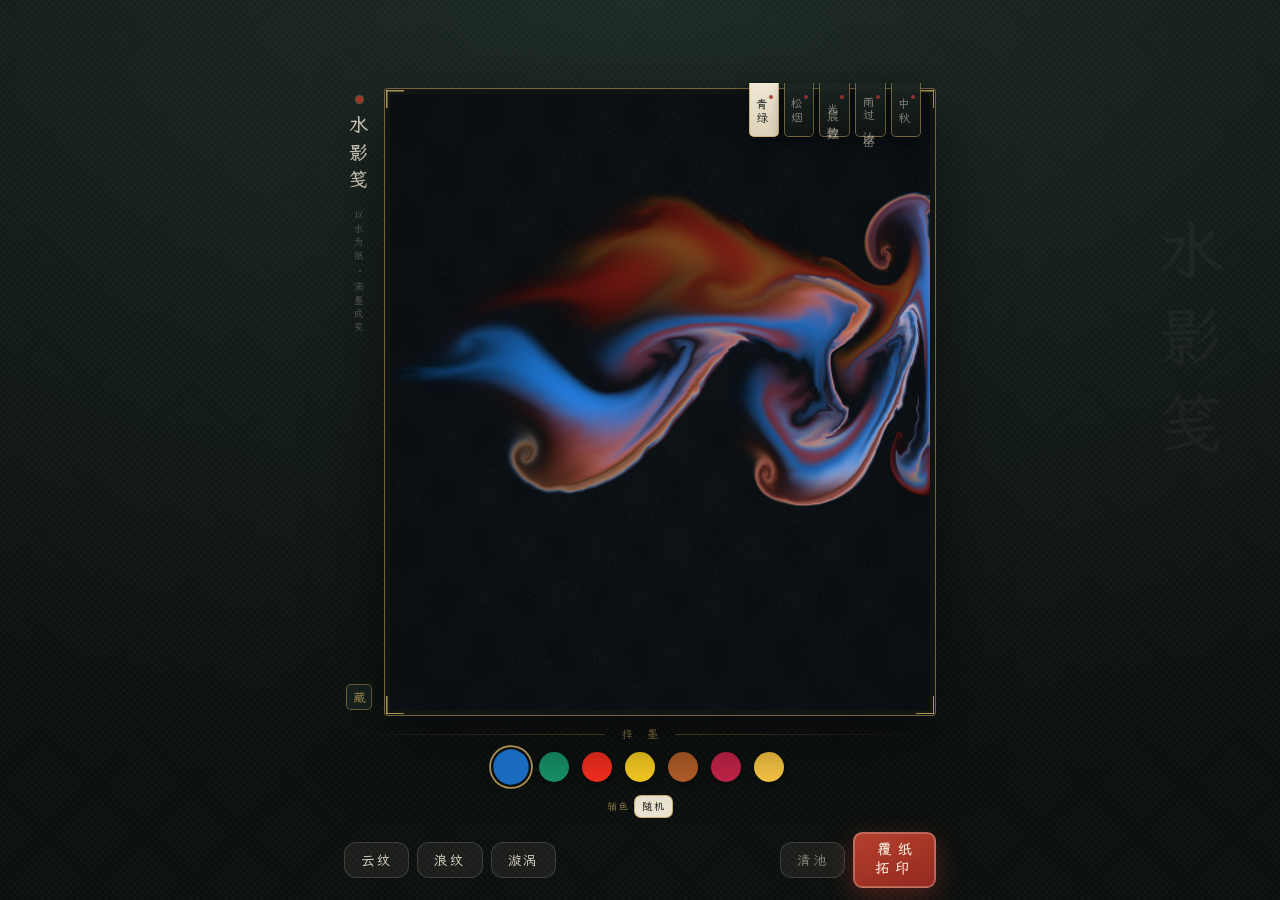
==== commit 6570e14c: "feat: v3.9 长物斋一键分享与新器物" ====
--- a/index.html
+++ b/index.html
@@ -5,7 +5,7 @@
 <meta name="viewport" content="width=device-width, initial-scale=1.0, maximum-scale=1.0, user-scalable=no, viewport-fit=cover">
 <meta name="theme-color" content="#101614">
 <title>水影笺 · 把千里江山搅进水里</title>
-<link rel="stylesheet" href="./css/main.css?v=3.8">
+<link rel="stylesheet" href="./css/main.css?v=3.9">
 <link rel="stylesheet" href="./fonts/wenkai.css?v=1.7">
 </head>
 <body>
@@ -74,6 +74,9 @@
       <div id="carrierSeg">
         <button data-carrier="sheet" class="active">笺</button>
         <button data-carrier="fan">团扇</button>
+        <button data-carrier="fanfold">折扇</button>
+        <button data-carrier="umbrella">纸伞</button>
+        <button data-carrier="porcelain">瓷器</button>
         <button data-carrier="bookmark">书签</button>
       </div>
     </div>
@@ -117,12 +120,12 @@
   </div>
 </div>
 
-<script src="./js/palette.js?v=3.8"></script>
-<script src="./js/fluid.js?v=3.8"></script>
-<script src="./js/patterns.js?v=3.8"></script>
-<script src="./js/rubbing.js?v=3.8"></script>
-<script src="./js/mind.js?v=3.8"></script>
-<script src="./js/gallery.js?v=3.8"></script>
-<script src="./js/main.js?v=3.8"></script>
+<script src="./js/palette.js?v=3.9"></script>
+<script src="./js/fluid.js?v=3.9"></script>
+<script src="./js/patterns.js?v=3.9"></script>
+<script src="./js/rubbing.js?v=3.9"></script>
+<script src="./js/mind.js?v=3.9"></script>
+<script src="./js/gallery.js?v=3.9"></script>
+<script src="./js/main.js?v=3.9"></script>
 </body>
 </html>
--- a/css/main.css
+++ b/css/main.css
@@ -522,6 +522,10 @@
   min-width: 0;
 }
 #resultMaterialList {
+  flex-wrap: wrap;
+  justify-content: center;
+}
+#carrierSeg {
   flex-wrap: wrap;
   justify-content: center;
 }
@@ -882,6 +886,14 @@
   color: rgba(201, 169, 97, 0.56);
   white-space: nowrap;
 }
+.gv-curation-right {
+  display: flex;
+  align-items: center;
+  gap: 10px;
+}
+.gv-share {
+  white-space: nowrap;
+}
 .gv-section {
   margin: 0 0 24px;
   padding: 0;
@@ -978,8 +990,14 @@
   box-shadow: 0 12px 28px rgba(0, 0, 0, 0.52);
 }
 .carrier-fan .gv-frame { border-radius: 12px; }
+.carrier-fanfold .gv-frame { border-radius: 12px; }
+.carrier-umbrella .gv-frame { border-radius: 10px; }
+.carrier-porcelain .gv-frame { border-radius: 8px; }
 .carrier-bookmark .gv-frame { border-radius: 8px; }
 .carrier-fan .gv-frame img { object-position: center 30%; }
+.carrier-fanfold .gv-frame img { object-position: center 28%; }
+.carrier-umbrella .gv-frame img { object-position: center 30%; }
+.carrier-porcelain .gv-frame img { object-position: center 42%; }
 .carrier-featured .gv-frame {
   border-color: rgba(232, 206, 142, 0.78);
   box-shadow:
@@ -996,6 +1014,8 @@
   box-shadow: 0 8px 16px rgba(0, 0, 0, 0.38);
 }
 .carrier-bookmark .gv-shelf { width: 86%; margin-left: auto; margin-right: auto; }
+.carrier-umbrella .gv-shelf,
+.carrier-porcelain .gv-shelf { width: 78%; margin-left: auto; margin-right: auto; }
 .gv-badge {
   position: absolute;
   top: 8px;
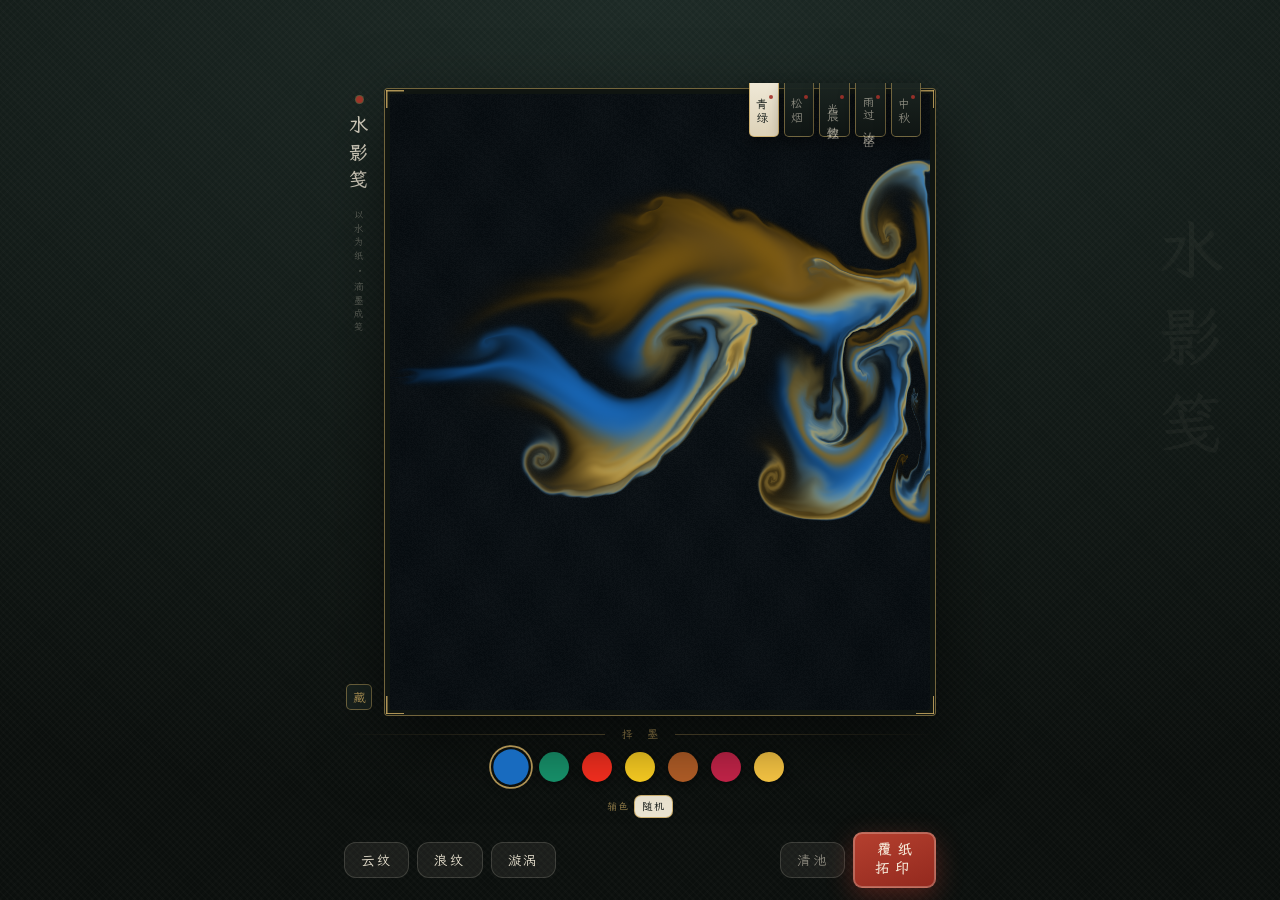
==== commit 98d1afc0: "fix: fit folding fan into safe frame" ====
--- a/index.html
+++ b/index.html
@@ -123,7 +123,7 @@
 <script src="./js/palette.js?v=3.9"></script>
 <script src="./js/fluid.js?v=3.9"></script>
 <script src="./js/patterns.js?v=3.9"></script>
-<script src="./js/rubbing.js?v=3.9"></script>
+<script src="./js/rubbing.js?v=3.9.1"></script>
 <script src="./js/mind.js?v=3.9"></script>
 <script src="./js/gallery.js?v=3.9"></script>
 <script src="./js/main.js?v=3.9"></script>
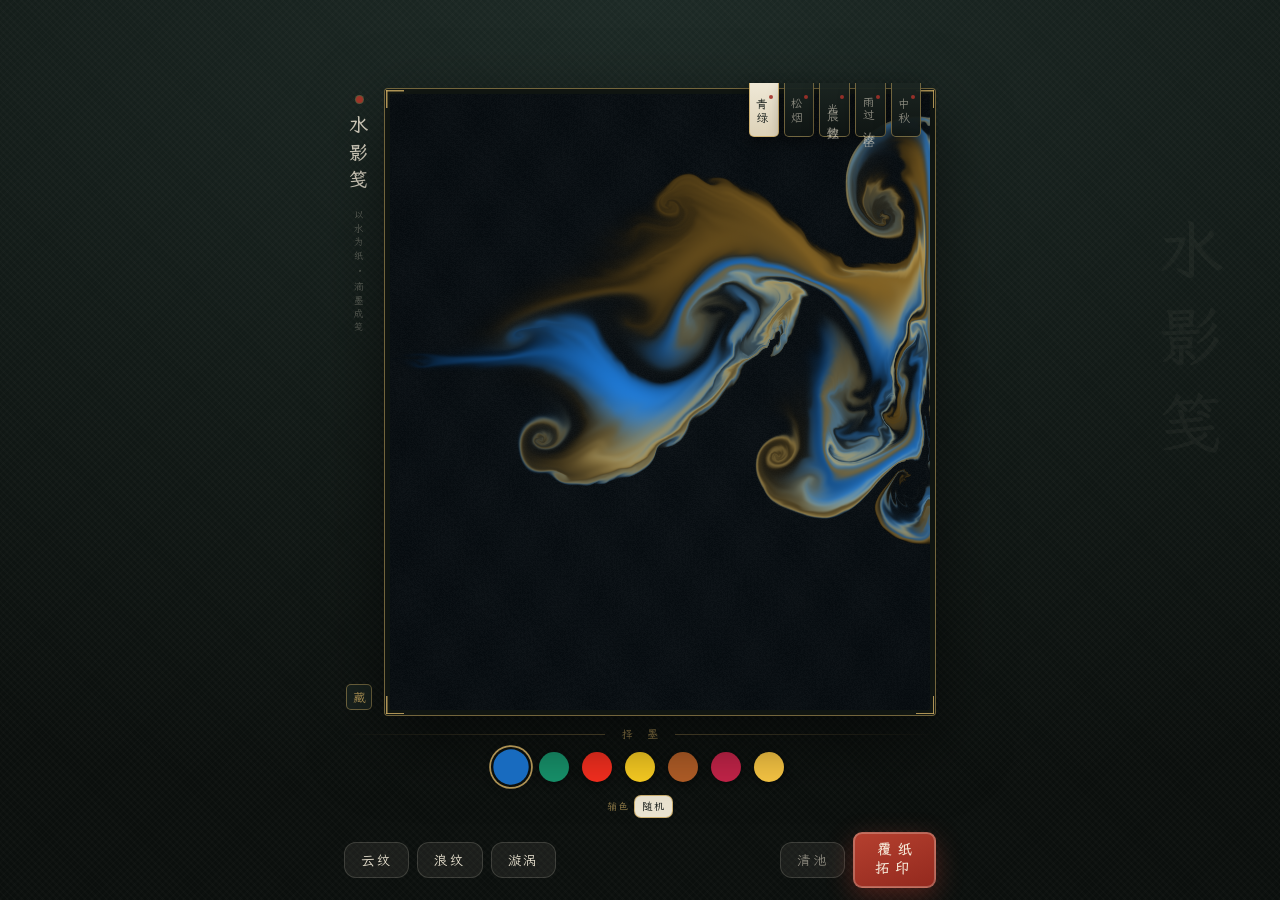
==== commit 9618eb30: "feat: add three.js porcelain and carrier sync" ====
--- a/index.html
+++ b/index.html
@@ -5,7 +5,7 @@
 <meta name="viewport" content="width=device-width, initial-scale=1.0, maximum-scale=1.0, user-scalable=no, viewport-fit=cover">
 <meta name="theme-color" content="#101614">
 <title>水影笺 · 把千里江山搅进水里</title>
-<link rel="stylesheet" href="./css/main.css?v=3.9">
+<link rel="stylesheet" href="./css/main.css?v=3.9.12">
 <link rel="stylesheet" href="./fonts/wenkai.css?v=1.7">
 </head>
 <body>
@@ -85,7 +85,7 @@
       <div id="resultMaterialList"></div>
     </div>
   </div>
-  <div id="paperSheet"><canvas id="paperCanvas"></canvas></div>
+  <div id="paperSheet"><canvas id="paperCanvas"></canvas><canvas id="umbrellaCanvas" class="hidden"></canvas><canvas id="porcelainCanvas" class="hidden"></canvas></div>
   <div id="resultBar" class="hidden">
     <button class="tool-btn ghost" id="againBtn">再拓一张</button>
     <button class="tool-btn" id="collectBtn">收入长物斋</button>
@@ -123,9 +123,10 @@
 <script src="./js/palette.js?v=3.9"></script>
 <script src="./js/fluid.js?v=3.9"></script>
 <script src="./js/patterns.js?v=3.9"></script>
-<script src="./js/rubbing.js?v=3.9.1"></script>
+<script src="./js/rubbing.js?v=3.9.12"></script>
+<script src="./js/vendor/three.min.js?v=0.128.0"></script><script src="./js/porcelain.js?v=3.9.12"></script>
 <script src="./js/mind.js?v=3.9"></script>
 <script src="./js/gallery.js?v=3.9"></script>
-<script src="./js/main.js?v=3.9"></script>
+<script src="./js/main.js?v=3.9.12"></script>
 </body>
 </html>
--- a/css/main.css
+++ b/css/main.css
@@ -377,7 +377,7 @@
   display: flex;
   flex-direction: column;
   align-items: center;
-  justify-content: center;
+  justify-content: flex-start;
   gap: 14px;
   background: rgba(8, 11, 10, 0.78);
   -webkit-backdrop-filter: blur(7px);
@@ -387,15 +387,18 @@
   overflow-y: auto;
   -webkit-overflow-scrolling: touch;
   overscroll-behavior-y: contain;
-  padding: 20px 0;
+  padding: 20px 0 32px;
 }
 #printOverlay.show { opacity: 1; }
 #printOverlay.hidden { display: none; }
+
+#printOverlay > * { flex: 0 0 auto; }
 
 #sheetCaption {
   font-size: 13px;
   letter-spacing: 0.3em;
   color: var(--paper-dim);
+  margin-bottom: 10px;
 }
 
 #paperSheet {
@@ -414,6 +417,46 @@
   aspect-ratio: 720 / 1040;
   height: auto;
   border-radius: 4px;
+}
+
+#umbrellaCanvas { display: none; }
+#porcelainCanvas {
+  display: none;
+  background: #000;
+}
+#paperSheet.umbrella-preview {
+  border-color: transparent;
+  box-shadow: none;
+  background: transparent;
+}
+#paperSheet.umbrella-preview #paperCanvas { display: none; }
+#paperSheet.umbrella-preview #umbrellaCanvas {
+  display: block;
+  width: min(84vw, 38dvh);
+  aspect-ratio: 1;
+  height: auto;
+  border-radius: 50%;
+  animation: umbrella-spin 36s linear infinite;
+}
+#paperSheet.porcelain-preview {
+  border-color: #000;
+  box-shadow: none;
+  background: #000;
+}
+#paperSheet.porcelain-preview #paperCanvas { display: none; }
+#paperSheet.porcelain-preview #porcelainCanvas {
+  display: block;
+  width: min(78vw, 46dvh);
+  aspect-ratio: 3 / 4;
+  height: auto;
+  border-radius: 12px;
+}
+@keyframes umbrella-spin {
+  from { transform: rotate(0deg); }
+  to { transform: rotate(360deg); }
+}
+@media (prefers-reduced-motion: reduce) {
+  #paperSheet.umbrella-preview #umbrellaCanvas { animation: none; }
 }
 
 #resultBar {
@@ -650,7 +693,7 @@
   border: 1px solid rgba(233, 226, 208, 0.22);
   border-radius: 999px;
   overflow: hidden;
-  margin-bottom: 10px;
+  margin-bottom: 12px;
 }
 #modeSeg button {
   appearance: none;
@@ -661,11 +704,11 @@
   font-size: 12.5px;
   letter-spacing: 0.2em;
   text-indent: 0.2em;
-  padding: 6px 16px;
+  padding: 8px 16px;
   display: inline-flex;
   align-items: center;
   justify-content: center;
-  min-height: 31px;
+  min-height: 34px;
   line-height: 1;
   cursor: pointer;
   transition: all 0.25s;
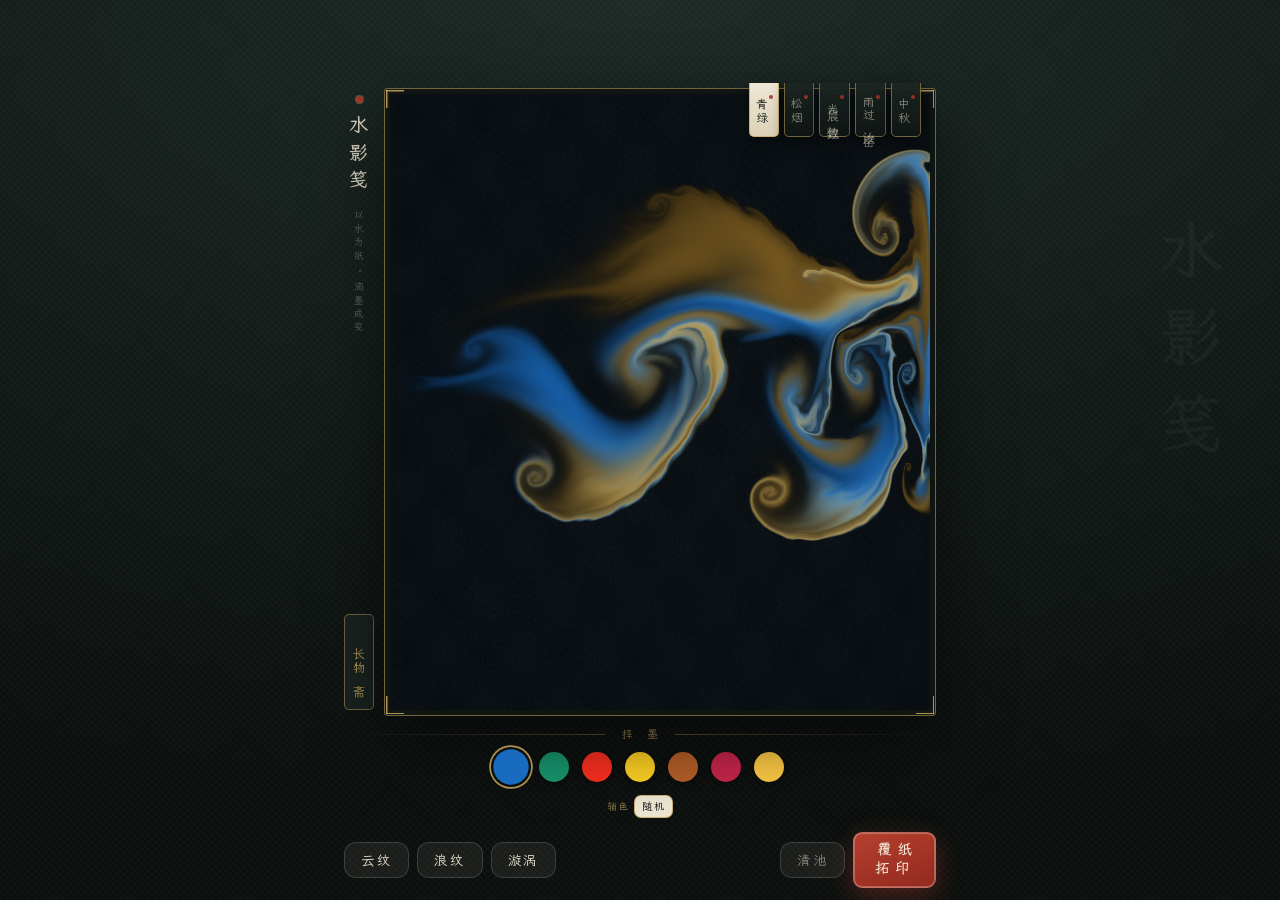
==== commit 644f8eb4: "feat: show live carriers in gallery" ====
--- a/index.html
+++ b/index.html
@@ -21,7 +21,7 @@
       <span class="brand-dot"></span>
       <span class="brand-vert">水影笺</span>
       <span class="brand-sub-vert">以水为纸 · 滴墨成笺</span>
-      <button id="galleryBtn" title="长物斋">藏</button>
+      <button id="galleryBtn" title="长物斋">长物斋</button>
     </div>
 
     <div id="poolWrap">
--- a/css/main.css
+++ b/css/main.css
@@ -221,18 +221,31 @@
   appearance: none;
   margin-top: auto;
   margin-bottom: 6px;
-  width: 26px; height: 26px;
+  width: 30px;
+  min-height: 96px;
+  padding: 12px 0;
+  writing-mode: vertical-rl;
+  letter-spacing: 0.18em;
   border: 1px solid rgba(201, 169, 97, 0.5);
   border-radius: 5px;
   background: rgba(28, 38, 34, 0.85);
   color: rgba(201, 169, 97, 0.9);
   font-family: var(--serif);
-  font-size: 13px;
+  font-size: 12px;
   line-height: 1;
   cursor: pointer;
   transition: all 0.2s;
 }
 #galleryBtn:active { transform: scale(0.92); }
+
+/* 左下长物斋竖签在小屏时保持三字完整 */
+@media (max-width: 480px) {
+  #galleryBtn {
+    width: 28px;
+    min-height: 90px;
+    font-size: 11px;
+  }
+}
 
 /* ---------- 底部操作 ---------- */
 #dock {
@@ -1041,6 +1054,29 @@
 .carrier-fanfold .gv-frame img { object-position: center 28%; }
 .carrier-umbrella .gv-frame img { object-position: center 30%; }
 .carrier-porcelain .gv-frame img { object-position: center 42%; }
+.gv-frame.is-live {
+  display: grid;
+  place-items: center;
+  background: #000;
+}
+.gv-frame.is-live img {
+  width: 100%;
+  height: 100%;
+  object-fit: contain;
+  animation: gallery-live-spin 30s linear infinite;
+}
+.carrier-umbrella.gv-card .gv-frame.is-live,
+.gv-card.carrier-umbrella .gv-frame.is-live,
+.gv-card.carrier-porcelain .gv-frame.is-live {
+  overflow: hidden;
+}
+@keyframes gallery-live-spin {
+  from { transform: rotate(0deg); }
+  to { transform: rotate(360deg); }
+}
+@media (prefers-reduced-motion: reduce) {
+  .gv-frame.is-live img { animation: none; }
+}
 .carrier-featured .gv-frame {
   border-color: rgba(232, 206, 142, 0.78);
   box-shadow:
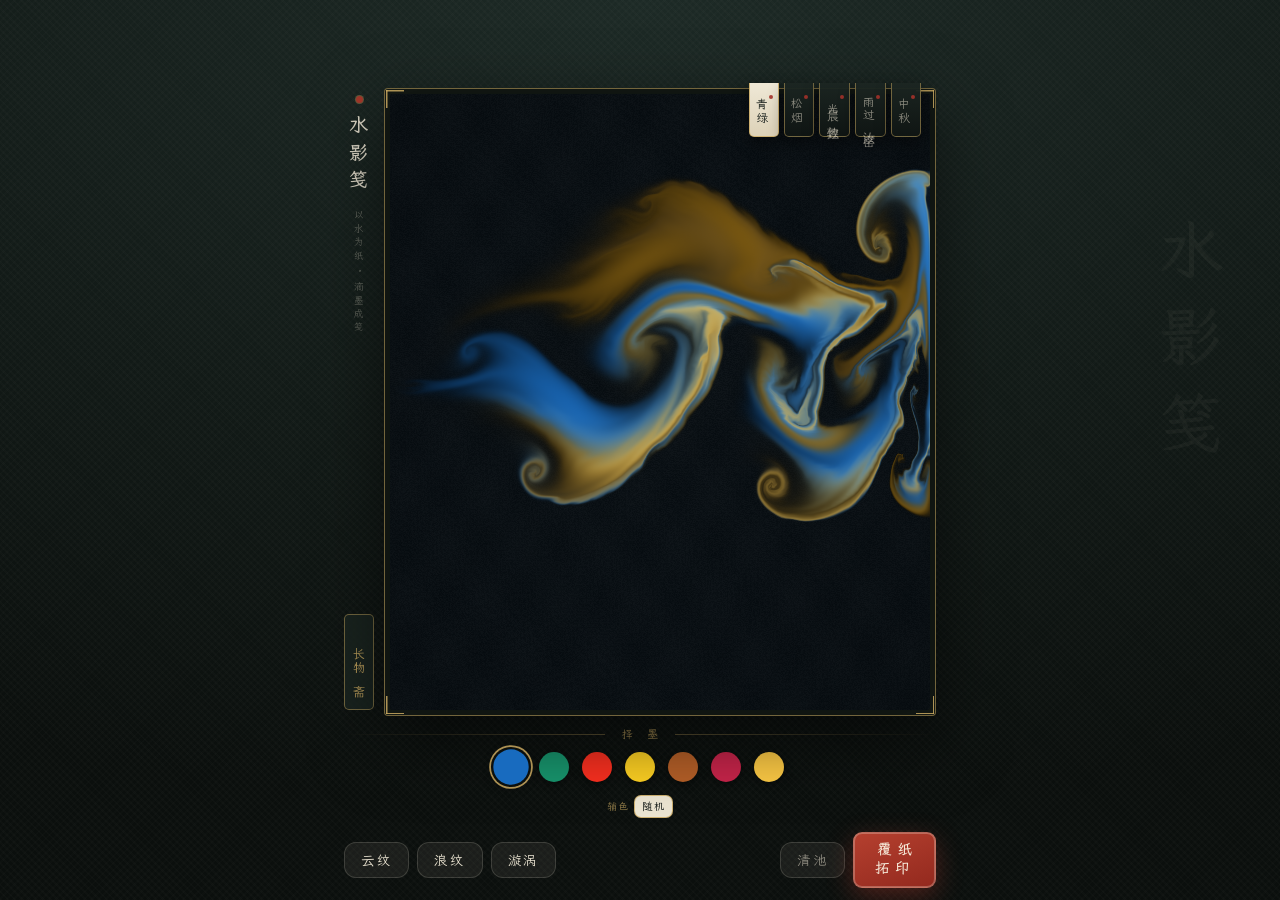
==== commit 34d112a3: "fix: rotate gallery porcelain in 3d" ====
--- a/index.html
+++ b/index.html
@@ -5,7 +5,7 @@
 <meta name="viewport" content="width=device-width, initial-scale=1.0, maximum-scale=1.0, user-scalable=no, viewport-fit=cover">
 <meta name="theme-color" content="#101614">
 <title>水影笺 · 把千里江山搅进水里</title>
-<link rel="stylesheet" href="./css/main.css?v=3.9.12">
+<link rel="stylesheet" href="./css/main.css?v=3.9.13">
 <link rel="stylesheet" href="./fonts/wenkai.css?v=1.7">
 </head>
 <body>
@@ -123,10 +123,10 @@
 <script src="./js/palette.js?v=3.9"></script>
 <script src="./js/fluid.js?v=3.9"></script>
 <script src="./js/patterns.js?v=3.9"></script>
-<script src="./js/rubbing.js?v=3.9.12"></script>
-<script src="./js/vendor/three.min.js?v=0.128.0"></script><script src="./js/porcelain.js?v=3.9.12"></script>
+<script src="./js/rubbing.js?v=3.9.13"></script>
+<script src="./js/vendor/three.min.js?v=0.128.0"></script><script src="./js/porcelain.js?v=3.9.13"></script>
 <script src="./js/mind.js?v=3.9"></script>
 <script src="./js/gallery.js?v=3.9"></script>
-<script src="./js/main.js?v=3.9.12"></script>
+<script src="./js/main.js?v=3.9.13"></script>
 </body>
 </html>
--- a/css/main.css
+++ b/css/main.css
@@ -1065,6 +1065,12 @@
   object-fit: contain;
   animation: gallery-live-spin 30s linear infinite;
 }
+.gv-frame.is-live canvas.gv-three {
+  display: block;
+  width: 100%;
+  height: 100%;
+  object-fit: contain;
+}
 .carrier-umbrella.gv-card .gv-frame.is-live,
 .gv-card.carrier-umbrella .gv-frame.is-live,
 .gv-card.carrier-porcelain .gv-frame.is-live {
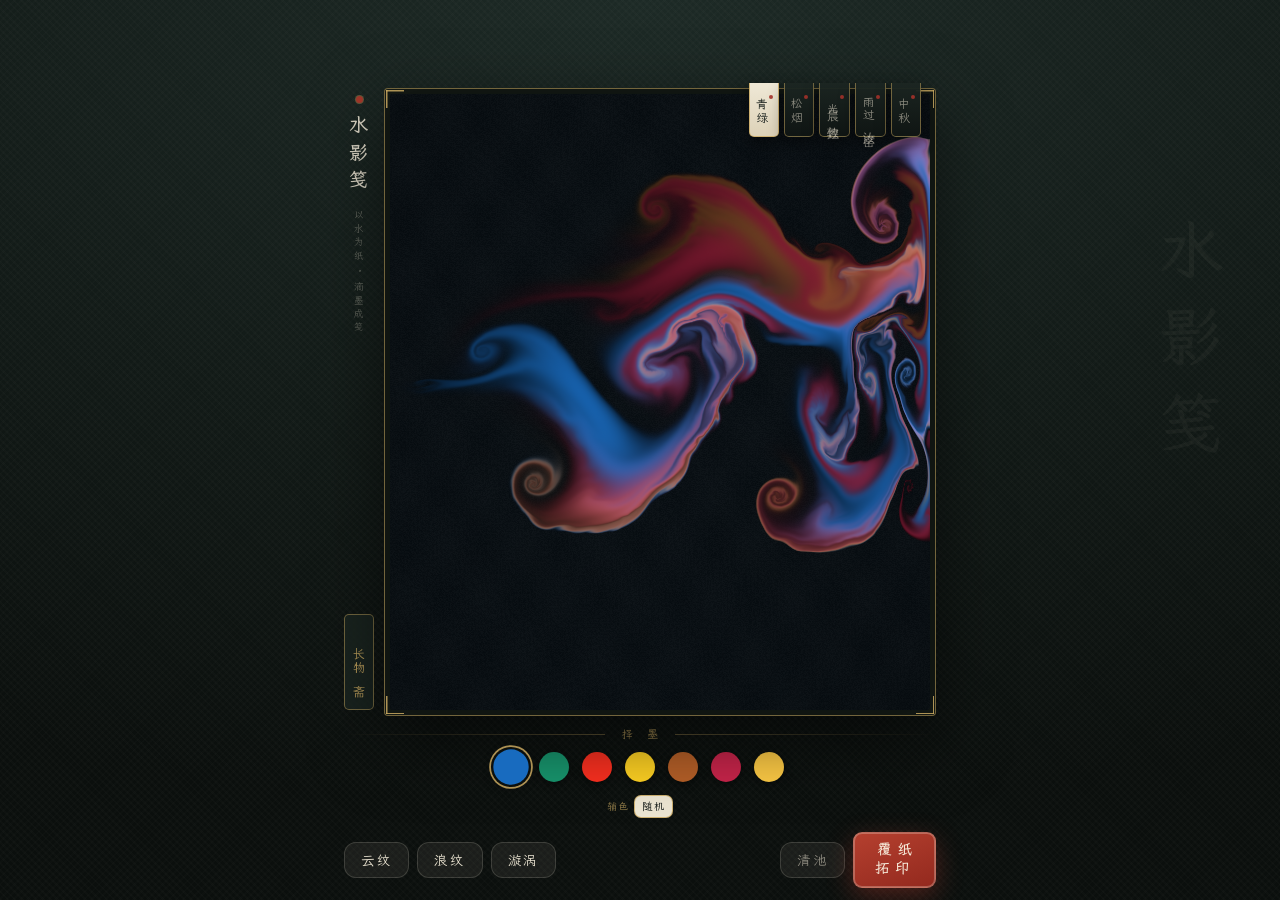
==== commit 3806022f: "fix: animate featured porcelain and preserve carrier sync" ====
--- a/index.html
+++ b/index.html
@@ -5,7 +5,7 @@
 <meta name="viewport" content="width=device-width, initial-scale=1.0, maximum-scale=1.0, user-scalable=no, viewport-fit=cover">
 <meta name="theme-color" content="#101614">
 <title>水影笺 · 把千里江山搅进水里</title>
-<link rel="stylesheet" href="./css/main.css?v=3.9.13">
+<link rel="stylesheet" href="./css/main.css?v=3.9.14">
 <link rel="stylesheet" href="./fonts/wenkai.css?v=1.7">
 </head>
 <body>
@@ -123,10 +123,10 @@
 <script src="./js/palette.js?v=3.9"></script>
 <script src="./js/fluid.js?v=3.9"></script>
 <script src="./js/patterns.js?v=3.9"></script>
-<script src="./js/rubbing.js?v=3.9.13"></script>
-<script src="./js/vendor/three.min.js?v=0.128.0"></script><script src="./js/porcelain.js?v=3.9.13"></script>
+<script src="./js/rubbing.js?v=3.9.14"></script>
+<script src="./js/vendor/three.min.js?v=0.128.0"></script><script src="./js/porcelain.js?v=3.9.14"></script>
 <script src="./js/mind.js?v=3.9"></script>
 <script src="./js/gallery.js?v=3.9"></script>
-<script src="./js/main.js?v=3.9.13"></script>
+<script src="./js/main.js?v=3.9.14"></script>
 </body>
 </html>
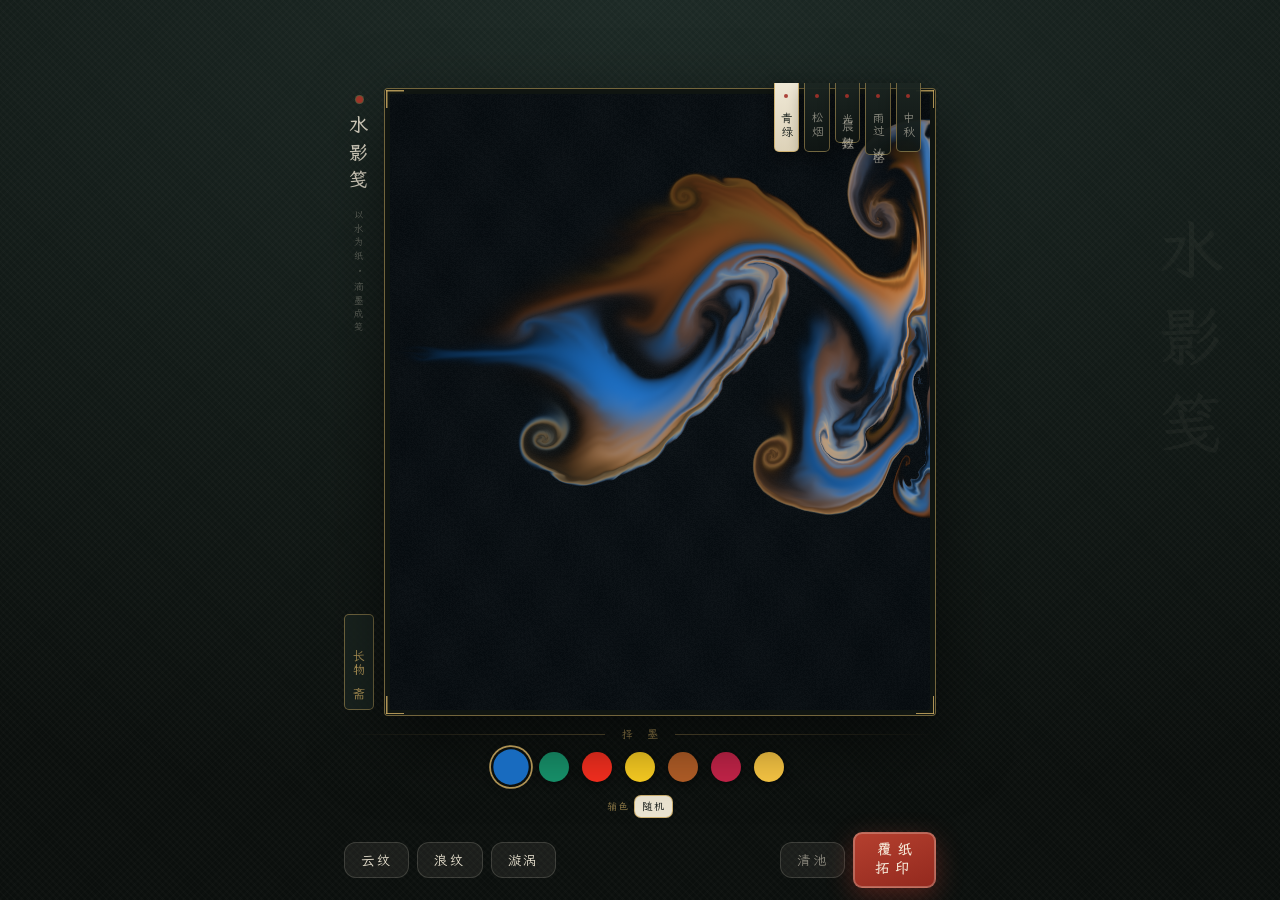
==== commit 41cdaf14: "fix: improve mobile palette labels" ====
--- a/index.html
+++ b/index.html
@@ -5,7 +5,7 @@
 <meta name="viewport" content="width=device-width, initial-scale=1.0, maximum-scale=1.0, user-scalable=no, viewport-fit=cover">
 <meta name="theme-color" content="#101614">
 <title>水影笺 · 把千里江山搅进水里</title>
-<link rel="stylesheet" href="./css/main.css?v=3.9.14">
+<link rel="stylesheet" href="./css/main.css?v=3.9.16">
 <link rel="stylesheet" href="./fonts/wenkai.css?v=1.7">
 </head>
 <body>
--- a/css/main.css
+++ b/css/main.css
@@ -184,6 +184,7 @@
   right: 14px;
   z-index: 4;
   display: flex;
+  align-items: flex-start;
   gap: 5px;
 }
 .theme-tab {
@@ -197,18 +198,23 @@
   font-size: 11.5px;
   letter-spacing: 0.16em;
   writing-mode: vertical-rl;
-  padding: 12px 5px 10px;
+  text-orientation: upright;
+  white-space: nowrap;
+  padding: 28px 6px 12px;
+  line-height: 1;
   cursor: pointer;
   position: relative;
   box-shadow: 0 6px 16px rgba(0, 0, 0, 0.45);
   transition: all 0.25s;
 }
 .theme-tab i {
-  display: block;
+  position: absolute;
+  top: 11px;
+  left: 50%;
+  transform: translateX(-50%);
   width: 4px; height: 4px;
   border-radius: 50%;
   background: rgba(165, 50, 42, 0.9);
-  margin: 0 auto 8px;
 }
 .theme-tab.active {
   background: linear-gradient(180deg, #efe8d6, #ddd2b8);
@@ -223,9 +229,11 @@
   margin-bottom: 6px;
   width: 30px;
   min-height: 96px;
-  padding: 12px 0;
+  padding: 15px 0 11px;
   writing-mode: vertical-rl;
   letter-spacing: 0.18em;
+  text-orientation: upright;
+  white-space: nowrap;
   border: 1px solid rgba(201, 169, 97, 0.5);
   border-radius: 5px;
   background: rgba(28, 38, 34, 0.85);
@@ -233,6 +241,9 @@
   font-family: var(--serif);
   font-size: 12px;
   line-height: 1;
+  display: inline-flex;
+  align-items: center;
+  justify-content: center;
   cursor: pointer;
   transition: all 0.2s;
 }
@@ -242,8 +253,33 @@
 @media (max-width: 480px) {
   #galleryBtn {
     width: 28px;
-    min-height: 90px;
+    min-height: 94px;
+    padding: 16px 0 10px;
     font-size: 11px;
+  }
+}
+
+/* 手机首页色盘签改横排，避免“晨光敦煌 / 雨过汝窑”竖排折行 */
+@media (max-width: 480px) {
+  #themeSwitch {
+    left: 10px;
+    right: 10px;
+    top: -1px;
+    justify-content: center;
+    gap: 4px;
+  }
+  .theme-tab {
+    writing-mode: horizontal-tb;
+    text-orientation: initial;
+    min-height: 31px;
+    height: auto;
+    padding: 9px 5px 7px;
+    font-size: 10.5px;
+    letter-spacing: 0.02em;
+    white-space: nowrap;
+  }
+  .theme-tab i {
+    top: 3px;
   }
 }
 
